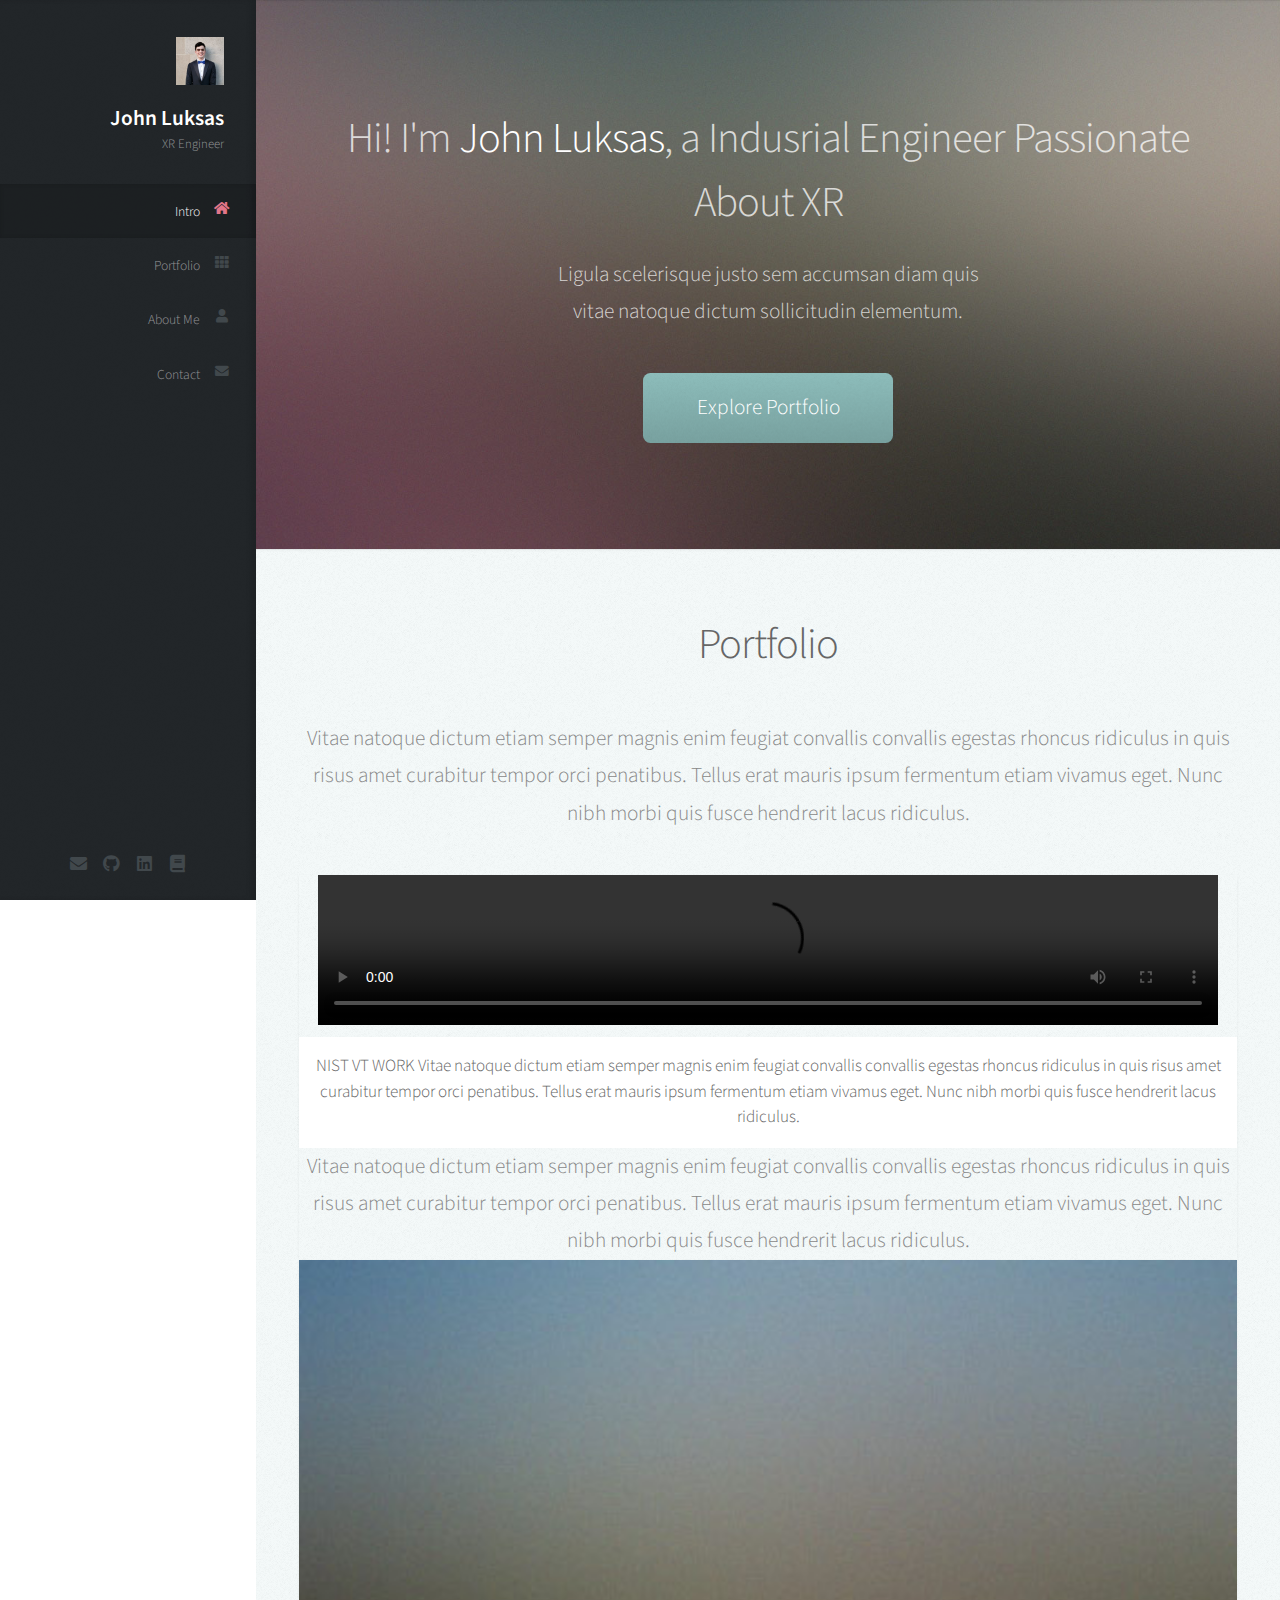
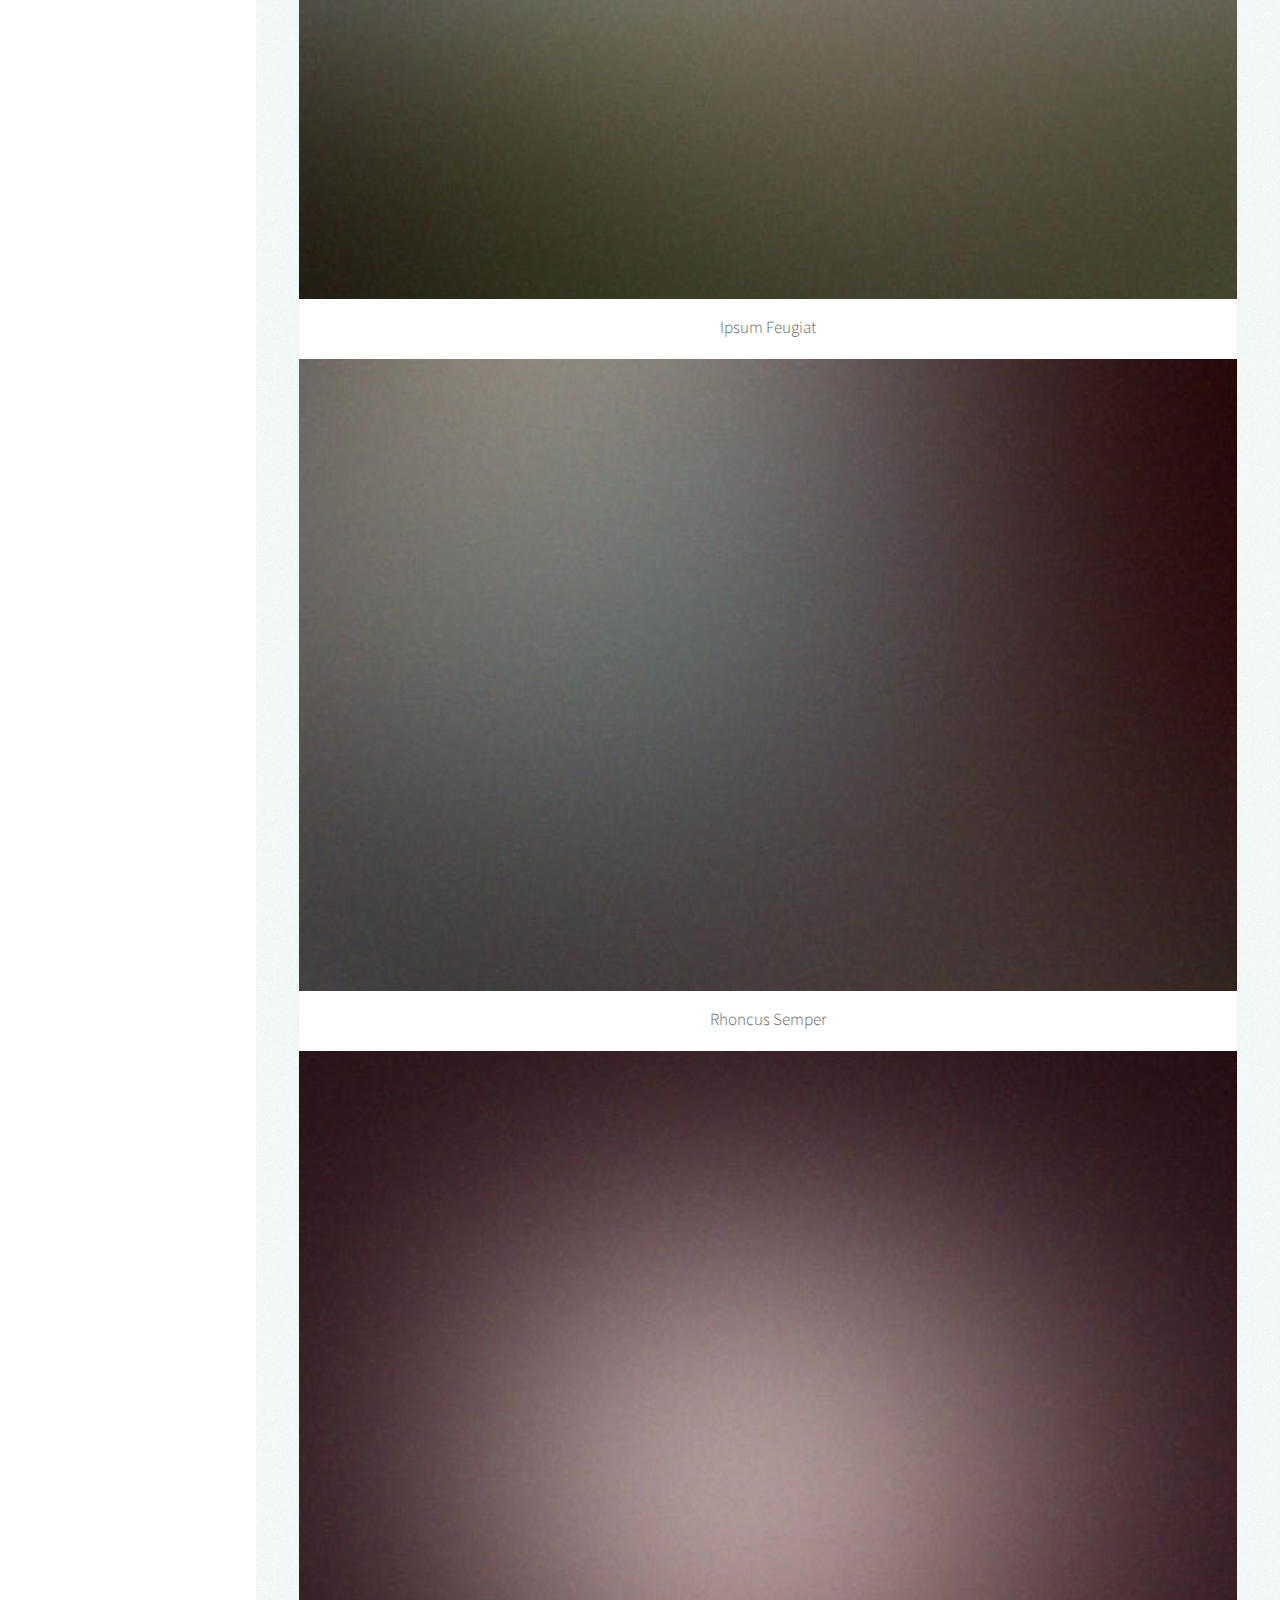
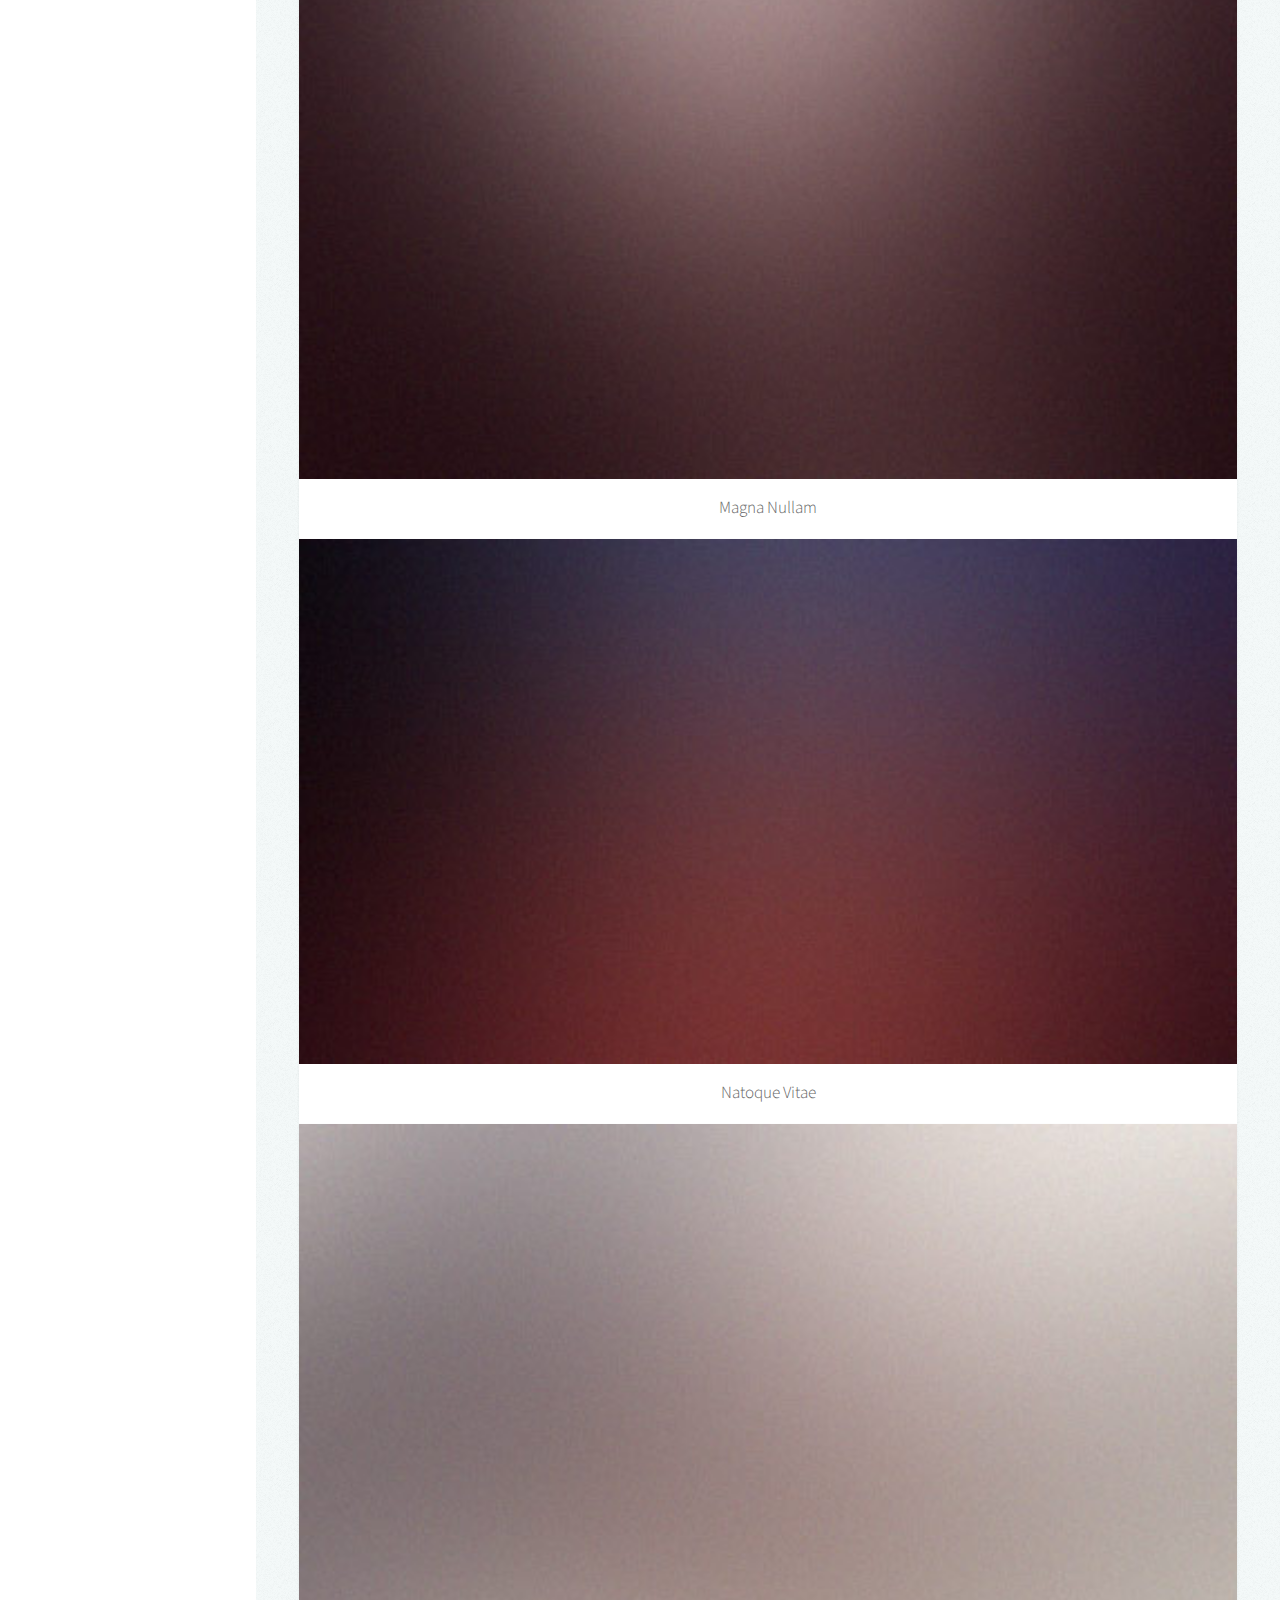
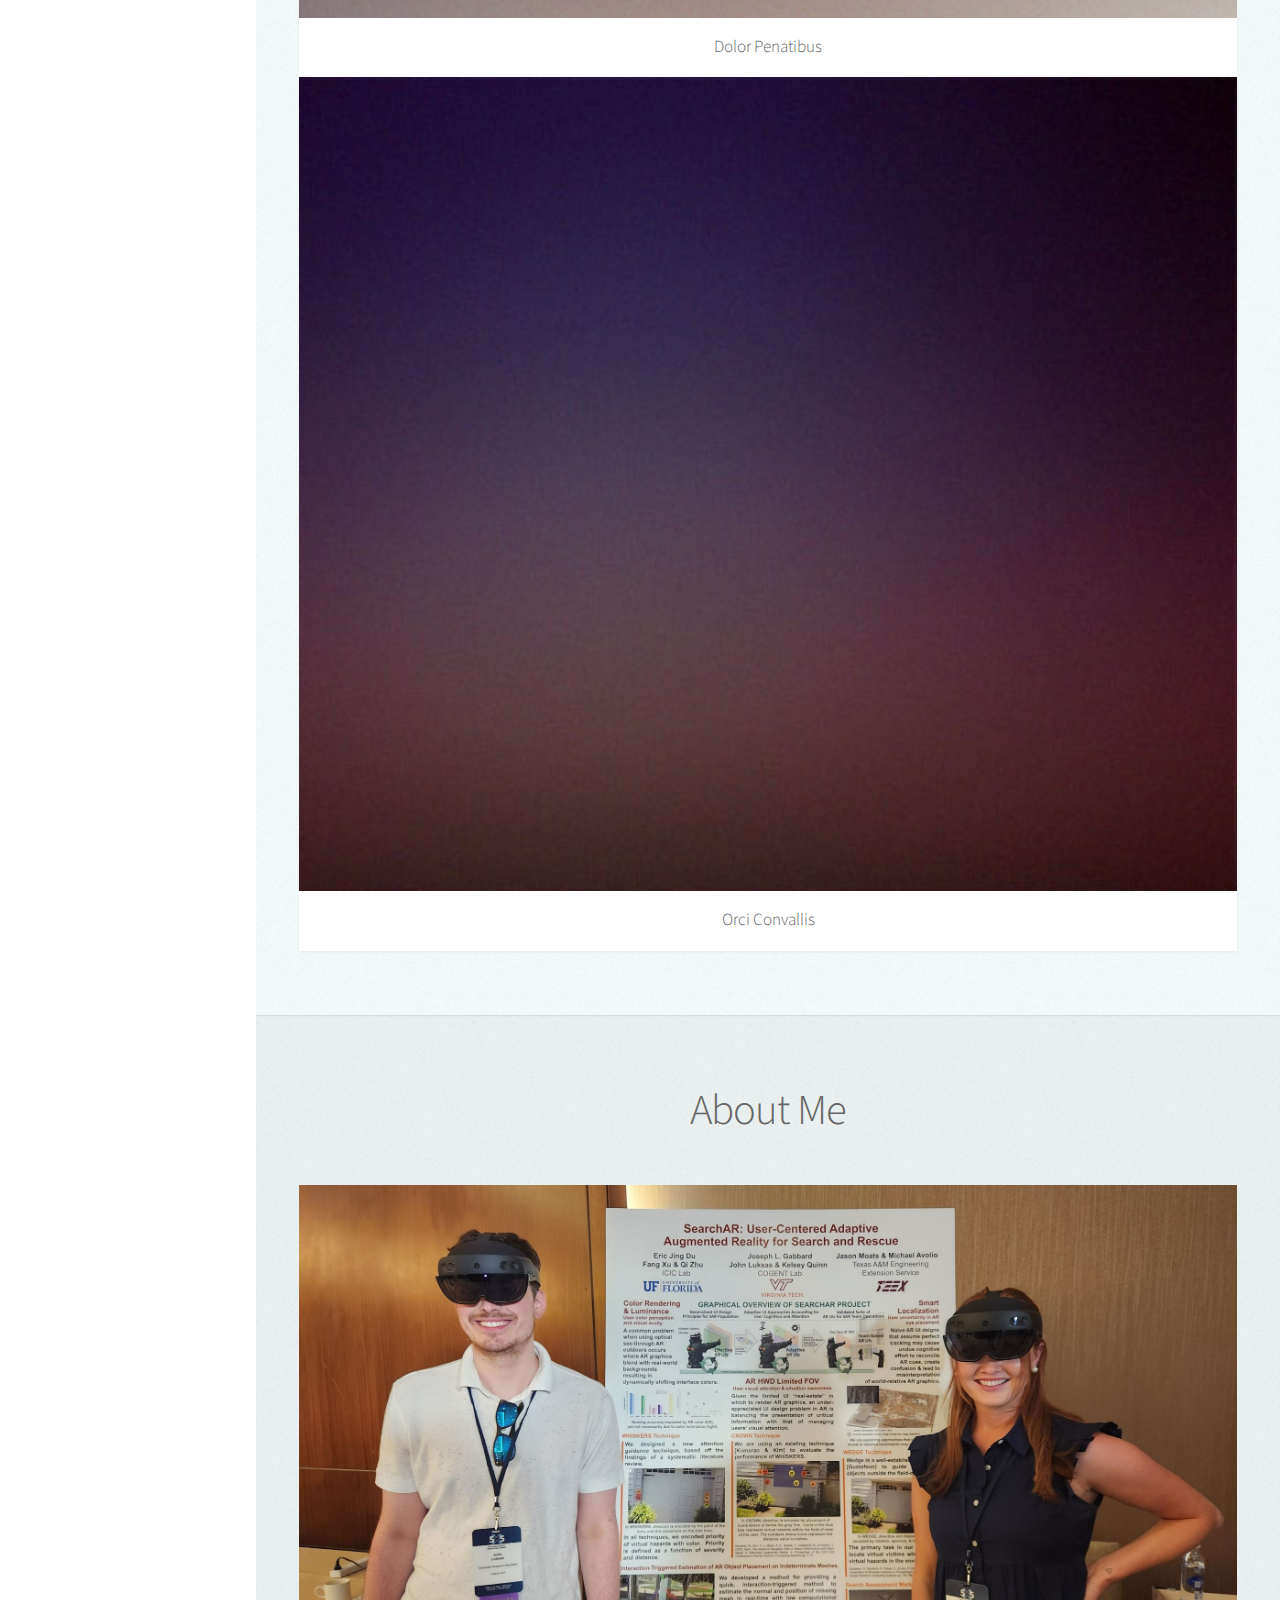
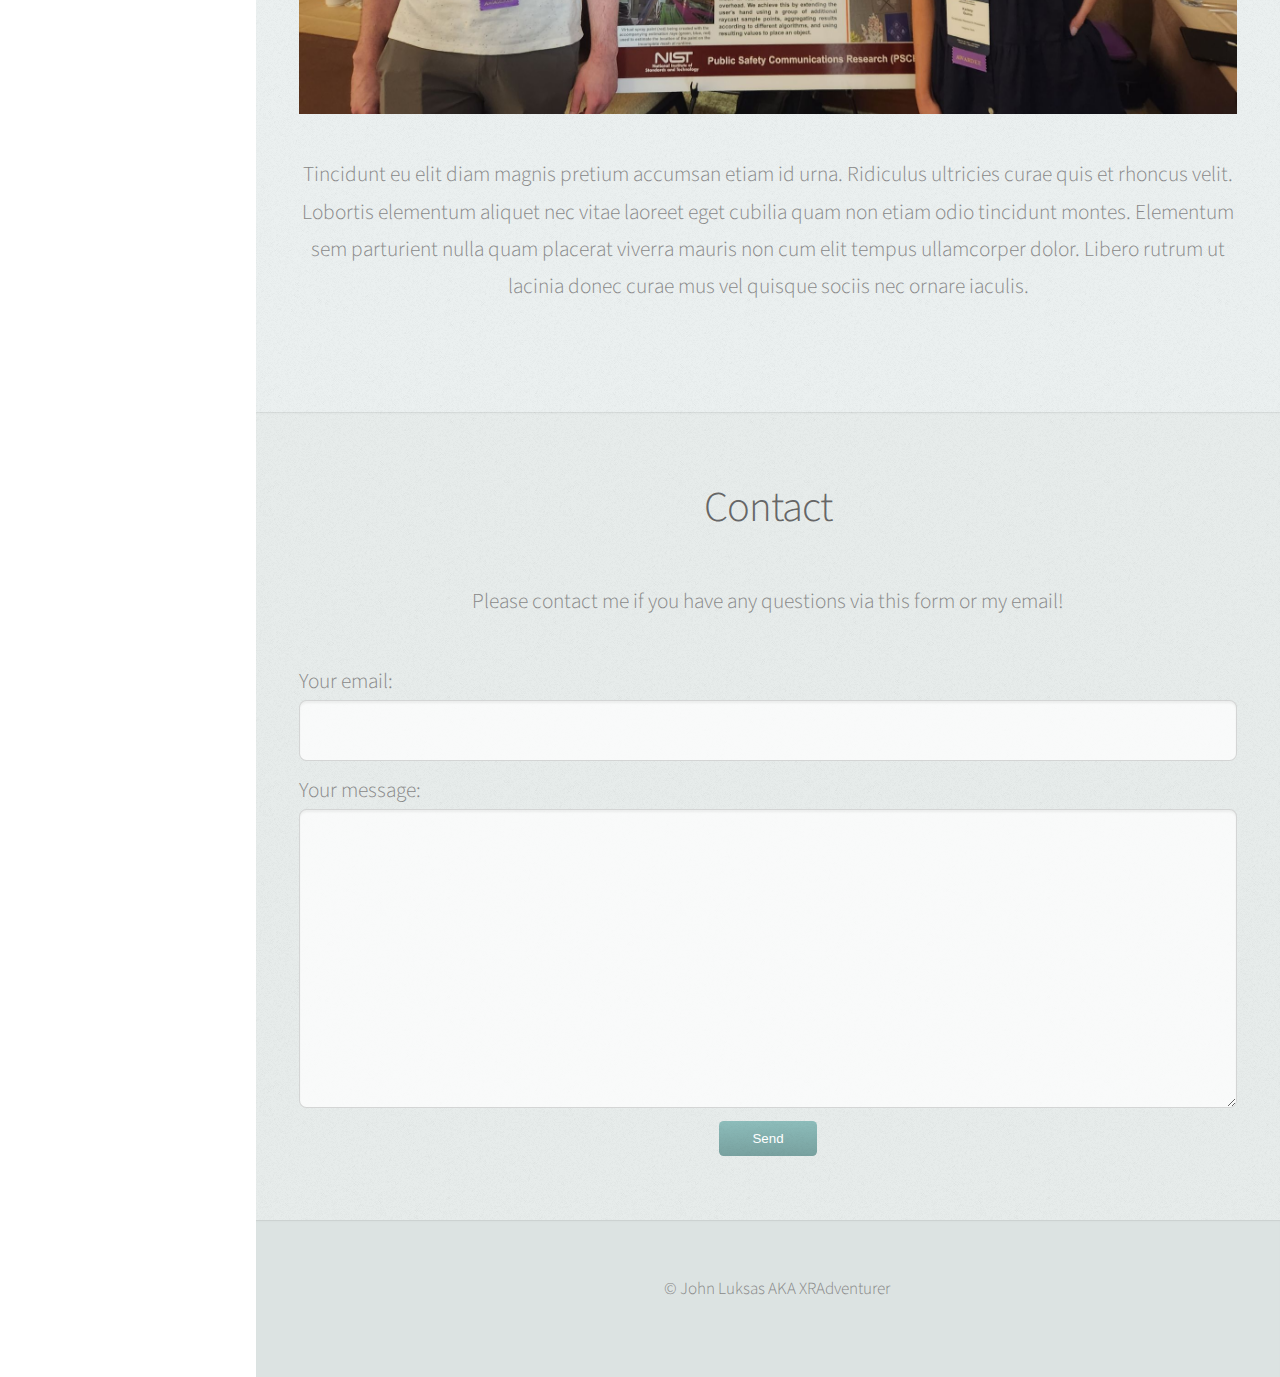
==== index.html @ a561c177 "Removed Twitter and added favicon" ====
<!DOCTYPE HTML>
<!--
	Prologue by HTML5 UP
	html5up.net | @ajlkn
	Free for personal and commercial use under the CCA 3.0 license (html5up.net/license)
-->
<html>
	<head>
		<link rel="icon" href="images/headshot.jpg">
		<title>John Luksas</title>
		<meta charset="utf-8" />
		<meta name="viewport" content="width=device-width, initial-scale=1, user-scalable=no" />
		<link rel="stylesheet" href="assets/css/main.css" />
	</head>
	<body class="is-preload">

		<!-- Header -->
			<div id="header">

				<div class="top">

					<!-- Logo -->
						<div id="logo">
							<span class="image avatar48"><img src="images/headshot.jpg" alt="" /></span>
							<h1 id="title">John Luksas</h1>
							<p>XR Engineer</p>
						</div>

					<!-- Nav -->
						<nav id="nav">
							<ul>
								<li><a href="#top" id="top-link"><span class="icon solid fa-home">Intro</span></a></li>
								<li><a href="#portfolio" id="portfolio-link"><span class="icon solid fa-th">Portfolio</span></a></li>
								<li><a href="#about" id="about-link"><span class="icon solid fa-user">About Me</span></a></li>
								<li><a href="#contact" id="contact-link"><span class="icon solid fa-envelope">Contact</span></a></li>
							</ul>
						</nav>

				</div>

				<div class="bottom">

					<!-- Social Icons -->
						<ul class="icons">
							<li><a href="mailto:johnluksas@gmail.com" class="icon solid fa-envelope"><span class="label">Email</span></a></li>
							<li><a href="https://github.com/johnluksas" class="icon brands fa-github"><span class="label">Github</span></a></li>
							<li><a href="https://www.linkedin.com/in/john-luksas/" class="icon brands fa-linkedin"><span class="label">Twitter</span></a></li>
							<li><a href="https://scholar.google.com/citations?hl=en&user=IHr-SwIAAAAJ" class="fa solid fa-book"><span class="label"></span></a></li>
							
						</ul>

				</div>

			</div>

		<!-- Main -->
			<div id="main">

				<!-- Intro -->
					<section id="top" class="one dark cover">
						<div class="container">

							<header>
								<h2 class="alt">Hi! I'm <strong>John Luksas</strong>, a Indusrial Engineer Passionate About XR
								</h2>
								<p>Ligula scelerisque justo sem accumsan diam quis<br />
								vitae natoque dictum sollicitudin elementum.</p>
							</header>

							<footer>
								<a href="#portfolio" class="button scrolly">Explore Portfolio</a>
							</footer>

						</div>
					</section>

				<!-- Portfolio -->
				<section id="portfolio" class="two">
					<div class="container">
						<header>
							<h2>Portfolio</h2>
						</header>
						<p>Vitae natoque dictum etiam semper magnis enim feugiat convallis convallis
						egestas rhoncus ridiculus in quis risus amet curabitur tempor orci penatibus.
						Tellus erat mauris ipsum fermentum etiam vivamus eget. Nunc nibh morbi quis
						fusce hendrerit lacus ridiculus.</p>
				
						<div class="row">
							<div class="col-12 col-12-mobile">
								<article class="item">
									<a href="#" class="image fit">
										<video width="900" controls>
											<source src="videos/20210820_184101_HoloLens.mp4" type="video/mp4">
										</video>
									</a>
									<header>
										<h3> 
											
											<strong>NIST VT WORK</strong>
											Vitae natoque dictum etiam semper magnis enim feugiat convallis convallis
											egestas rhoncus ridiculus in quis risus amet curabitur tempor orci penatibus.
											Tellus erat mauris ipsum fermentum etiam vivamus eget. Nunc nibh morbi quis
											fusce hendrerit lacus ridiculus.</h3>
									</header>
									<p> Vitae natoque dictum etiam semper magnis enim feugiat convallis convallis
										egestas rhoncus ridiculus in quis risus amet curabitur tempor orci penatibus.
										Tellus erat mauris ipsum fermentum etiam vivamus eget. Nunc nibh morbi quis
										fusce hendrerit lacus ridiculus. </p>
								</article>
							</div>
						</div>
				
						<div class="row">
							<div class="col-12 col-12-mobile">
								<article class="item">
									<a href="#" class="image fit"><img src="images/pic02.jpg" alt="" /></a>
									<header>
										<h3>Ipsum Feugiat</h3>
									</header>
								</article>
							</div>
						</div>
				
						<div class="row">
							<div class="col-12 col-12-mobile">
								<article class="item">
									<a href="#" class="image fit"><img src="images/pic03.jpg" alt="" /></a>
									<header>
										<h3>Rhoncus Semper</h3>
									</header>
								</article>
							</div>
						</div>
				
						<div class="row">
							<div class="col-12 col-12-mobile">
								<article class="item">
									<a href="#" class="image fit"><img src="images/pic04.jpg" alt="" /></a>
									<header>
										<h3>Magna Nullam</h3>
									</header>
								</article>
							</div>
						</div>
				
						<div class="row">
							<div class="col-12 col-12-mobile">
								<article class="item">
									<a href="#" class="image fit"><img src="images/pic05.jpg" alt="" /></a>
									<header>
										<h3>Natoque Vitae</h3>
									</header>
								</article>
							</div>
						</div>
				
						<div class="row">
							<div class="col-12 col-12-mobile">
								<article class="item">
									<a href="#" class="image fit"><img src="images/pic06.jpg" alt="" /></a>
									<header>
										<h3>Dolor Penatibus</h3>
									</header>
								</article>
							</div>
						</div>
				
						<div class="row">
							<div class="col-12 col-12-mobile">
								<article class="item">
									<a href="#" class="image fit"><img src="images/pic07.jpg" alt="" /></a>
									<header>
										<h3>Orci Convallis</h3>
									</header>
								</article>
							</div>
						</div>
					</div>
				</section>
				

				<!-- About Me -->
					<section id="about" class="three">
						<div class="container">

							<header>
								<h2>About Me</h2>
							</header>

							<a href="#" class="image featured"><img src="images/1688049072060.jpg" alt="" width="100" /></a>

							<p>Tincidunt eu elit diam magnis pretium accumsan etiam id urna. Ridiculus
							ultricies curae quis et rhoncus velit. Lobortis elementum aliquet nec vitae
							laoreet eget cubilia quam non etiam odio tincidunt montes. Elementum sem
							parturient nulla quam placerat viverra mauris non cum elit tempus ullamcorper
							dolor. Libero rutrum ut lacinia donec curae mus vel quisque sociis nec
							ornare iaculis.</p>

						</div>
					</section>

				<!-- Contact -->
					<section id="contact" class="four">
						<div class="container">

							<header>
								<h2>Contact</h2>
							</header>

							<p>Please contact me if you have any questions via this form or my email!</p>

							<form
  action="https://formspree.io/f/xrgwgozj"
  method="POST"
>
  <label>
    Your email:
    <input type="email" name="email">
  </label>
  <label>
    Your message:
    <textarea name="message"></textarea>
  </label>
  <!-- your other form fields go here -->
  <button type="submit">Send</button>
</form>

						</div>
					</section>

					

			</div>

		<!-- Footer -->
			<div id="footer">

				<!-- Copyright -->
					<ul class="copyright">
						<li>&copy; John Luksas AKA XRAdventurer</li>
					</ul>

			</div>

		<!-- Scripts -->
			<script src="assets/js/jquery.min.js"></script>
			<script src="assets/js/jquery.scrolly.min.js"></script>
			<script src="assets/js/jquery.scrollex.min.js"></script>
			<script src="assets/js/browser.min.js"></script>
			<script src="assets/js/breakpoints.min.js"></script>
			<script src="assets/js/util.js"></script>
			<script src="assets/js/main.js"></script>

	</body>
</html>
---- assets/css/main.css ----
@import url("fontawesome-all.min.css");
@import url("https://fonts.googleapis.com/css?family=Source+Sans+Pro:300,300italic,400,600");

/*
	Prologue by HTML5 UP
	html5up.net | @ajlkn
	Free for personal and commercial use under the CCA 3.0 license (html5up.net/license)
*/

html, body, div, span, applet, object,
iframe, h1, h2, h3, h4, h5, h6, p, blockquote,
pre, a, abbr, acronym, address, big, cite,
code, del, dfn, em, img, ins, kbd, q, s, samp,
small, strike, strong, sub, sup, tt, var, b,
u, i, center, dl, dt, dd, ol, ul, li, fieldset,
form, label, legend, table, caption, tbody,
tfoot, thead, tr, th, td, article, aside,
canvas, details, embed, figure, figcaption,
footer, header, hgroup, menu, nav, output, ruby,
section, summary, time, mark, audio, video {
	margin: 0;
	padding: 0;
	border: 0;
	font-size: 100%;
	font: inherit;
	vertical-align: baseline;}

article, aside, details, figcaption, figure,
footer, header, hgroup, menu, nav, section {
	display: block;}

body {
	line-height: 1;
}

ol, ul {
	list-style: none;
}

blockquote, q {
	quotes: none;
}

	blockquote:before, blockquote:after, q:before, q:after {
		content: '';
		content: none;
	}

table {
	border-collapse: collapse;
	border-spacing: 0;
}

body {
	-webkit-text-size-adjust: none;
}

mark {
	background-color: transparent;
	color: inherit;
}

input::-moz-focus-inner {
	border: 0;
	padding: 0;
}

input, select, textarea {
	-moz-appearance: none;
	-webkit-appearance: none;
	-ms-appearance: none;
	appearance: none;
}

/* Basic */

	html {
		box-sizing: border-box;
	}

	*, *:before, *:after {
		box-sizing: inherit;
	}

	body {
		background: #fff;
		font-family: 'Source Sans Pro', sans-serif;
		font-size: 19pt;
		font-weight: 300;
		line-height: 1.75em;
		color: #888;
	}

		body.is-preload *, body.is-preload *:before, body.is-preload *:after {
			-moz-animation: none !important;
			-webkit-animation: none !important;
			-ms-animation: none !important;
			animation: none !important;
			-moz-transition: none !important;
			-webkit-transition: none !important;
			-ms-transition: none !important;
			transition: none !important;
		}

	input, textarea, select {
		font-family: 'Source Sans Pro', sans-serif;
		font-size: 19pt;
		font-weight: 300;
		line-height: 1.75em;
		color: #888;
	}

	h1, h2, h3, h4, h5, h6 {
		font-weight: 300;
		color: #666;
		line-height: 1.5em;
	}

	h1 a, h2 a, h3 a, h4 a, h5 a, h6 a {
		color: inherit;
		text-decoration: none;
	}

		h1 a strong, h2 a strong, h3 a strong, h4 a strong, h5 a strong, h6 a strong {
			color: #333;
		}

	h2 {
		font-size: 2em;
		letter-spacing: -1px;
	}

		h2.alt {
			color: #888;
		}

			h2.alt strong {
				color: #666;
			}

	h3 {
		font-size: 1.5em;
	}

	header {
		margin: 0 0 2em 0;
	}

		header > p {
			margin: 1em 0 0 0;
		}

	footer {
		margin: 2em 0 0 0;
	}

	strong, b {
		font-weight: 300;
		color: #666;
	}

	em, i {
		font-style: italic;
	}

	a {
		text-decoration: none;
		color: inherit;
		border-bottom: dotted 1px rgba(128, 128, 128, 0.5);
		-moz-transition: color 0.35s ease-in-out, border-bottom-color 0.35s ease-in-out;
		-webkit-transition: color 0.35s ease-in-out, border-bottom-color 0.35s ease-in-out;
		-ms-transition: color 0.35s ease-in-out, border-bottom-color 0.35s ease-in-out;
		transition: color 0.35s ease-in-out, border-bottom-color 0.35s ease-in-out;
		outline: 0;
	}

		a:hover {
			color: #E27689;
			border-bottom-color: rgba(255, 255, 255, 0);
		}

	sub {
		position: relative;
		top: 0.5em;
		font-size: 0.8em;
	}

	sup {
		position: relative;
		top: -0.5em;
		font-size: 0.8em;
	}

	hr {
		border: 0;
		border-top: solid 1px #ddd;
	}

	blockquote {
		border-left: solid 0.5em #ddd;
		padding: 1em 0 1em 2em;
		font-style: italic;
	}

	p, ul, ol, dl, table {
		margin-bottom: 2em;
	}

	br.clear {
		clear: both;
	}

/* Container */

	.container {
		margin: 0 auto;
		max-width: 100%;
		width: 1400px;
	}

		@media screen and (min-width: 961px) and (max-width: 1880px) {

			.container {
				width: 1200px;
			}

		}

		@media screen and (min-width: 961px) and (max-width: 1620px) {

			.container {
				width: 960px;
			}

		}

		@media screen and (min-width: 961px) and (max-width: 1320px) {

			.container {
				width: 100%;
			}

		}

		@media screen and (max-width: 960px) {

			.container {
				width: 100%;
			}

		}

		@media screen and (max-width: 736px) {

			.container {
				width: 100%;
			}

		}

/* Row */

	.row {
		display: flex;
		flex-wrap: wrap;
		box-sizing: border-box;
		align-items: stretch;
	}

		.row > * {
			box-sizing: border-box;
		}

		.row.gtr-uniform > * > :last-child {
			margin-bottom: 0;
		}

		.row.aln-left {
			justify-content: flex-start;
		}

		.row.aln-center {
			justify-content: center;
		}

		.row.aln-right {
			justify-content: flex-end;
		}

		.row.aln-top {
			align-items: flex-start;
		}

		.row.aln-middle {
			align-items: center;
		}

		.row.aln-bottom {
			align-items: flex-end;
		}

		.row > .imp {
			order: -1;
		}

		.row > .col-1 {
			width: 8.33333%;
		}

		.row > .off-1 {
			margin-left: 8.33333%;
		}

		.row > .col-2 {
			width: 16.66667%;
		}

		.row > .off-2 {
			margin-left: 16.66667%;
		}

		.row > .col-3 {
			width: 25%;
		}

		.row > .off-3 {
			margin-left: 25%;
		}

		.row > .col-4 {
			width: 33.33333%;
		}

		.row > .off-4 {
			margin-left: 33.33333%;
		}

		.row > .col-5 {
			width: 41.66667%;
		}

		.row > .off-5 {
			margin-left: 41.66667%;
		}

		.row > .col-6 {
			width: 50%;
		}

		.row > .off-6 {
			margin-left: 50%;
		}

		.row > .col-7 {
			width: 58.33333%;
		}

		.row > .off-7 {
			margin-left: 58.33333%;
		}

		.row > .col-8 {
			width: 66.66667%;
		}

		.row > .off-8 {
			margin-left: 66.66667%;
		}

		.row > .col-9 {
			width: 75%;
		}

		.row > .off-9 {
			margin-left: 75%;
		}

		.row > .col-10 {
			width: 83.33333%;
		}

		.row > .off-10 {
			margin-left: 83.33333%;
		}

		.row > .col-11 {
			width: 91.66667%;
		}

		.row > .off-11 {
			margin-left: 91.66667%;
		}

		.row > .col-12 {
			width: 100%;
		}

		.row > .off-12 {
			margin-left: 100%;
		}

		.row.gtr-0 {
			margin-top: 0px;
			margin-left: 0px;
		}

			.row.gtr-0 > * {
				padding: 0px 0 0 0px;
			}

			.row.gtr-0.gtr-uniform {
				margin-top: 0px;
			}

				.row.gtr-0.gtr-uniform > * {
					padding-top: 0px;
				}

		.row.gtr-25 {
			margin-top: -10px;
			margin-left: -10px;
		}

			.row.gtr-25 > * {
				padding: 10px 0 0 10px;
			}

			.row.gtr-25.gtr-uniform {
				margin-top: -10px;
			}

				.row.gtr-25.gtr-uniform > * {
					padding-top: 10px;
				}

		.row.gtr-50 {
			margin-top: -20px;
			margin-left: -20px;
		}

			.row.gtr-50 > * {
				padding: 20px 0 0 20px;
			}

			.row.gtr-50.gtr-uniform {
				margin-top: -20px;
			}

				.row.gtr-50.gtr-uniform > * {
					padding-top: 20px;
				}

		.row {
			margin-top: -40px;
			margin-left: -40px;
		}

			.row > * {
				padding: 40px 0 0 40px;
			}

			.row.gtr-uniform {
				margin-top: -40px;
			}

				.row.gtr-uniform > * {
					padding-top: 40px;
				}

		.row.gtr-150 {
			margin-top: -60px;
			margin-left: -60px;
		}

			.row.gtr-150 > * {
				padding: 60px 0 0 60px;
			}

			.row.gtr-150.gtr-uniform {
				margin-top: -60px;
			}

				.row.gtr-150.gtr-uniform > * {
					padding-top: 60px;
				}

		.row.gtr-200 {
			margin-top: -80px;
			margin-left: -80px;
		}

			.row.gtr-200 > * {
				padding: 80px 0 0 80px;
			}

			.row.gtr-200.gtr-uniform {
				margin-top: -80px;
			}

				.row.gtr-200.gtr-uniform > * {
					padding-top: 80px;
				}

		@media screen and (min-width: 961px) and (max-width: 1880px) {

			.row {
				display: flex;
				flex-wrap: wrap;
				box-sizing: border-box;
				align-items: stretch;
			}

				.row > * {
					box-sizing: border-box;
				}

				.row.gtr-uniform > * > :last-child {
					margin-bottom: 0;
				}

				.row.aln-left {
					justify-content: flex-start;
				}

				.row.aln-center {
					justify-content: center;
				}

				.row.aln-right {
					justify-content: flex-end;
				}

				.row.aln-top {
					align-items: flex-start;
				}

				.row.aln-middle {
					align-items: center;
				}

				.row.aln-bottom {
					align-items: flex-end;
				}

				.row > .imp-wide {
					order: -1;
				}

				.row > .col-1-wide {
					width: 8.33333%;
				}

				.row > .off-1-wide {
					margin-left: 8.33333%;
				}

				.row > .col-2-wide {
					width: 16.66667%;
				}

				.row > .off-2-wide {
					margin-left: 16.66667%;
				}

				.row > .col-3-wide {
					width: 25%;
				}

				.row > .off-3-wide {
					margin-left: 25%;
				}

				.row > .col-4-wide {
					width: 33.33333%;
				}

				.row > .off-4-wide {
					margin-left: 33.33333%;
				}

				.row > .col-5-wide {
					width: 41.66667%;
				}

				.row > .off-5-wide {
					margin-left: 41.66667%;
				}

				.row > .col-6-wide {
					width: 50%;
				}

				.row > .off-6-wide {
					margin-left: 50%;
				}

				.row > .col-7-wide {
					width: 58.33333%;
				}

				.row > .off-7-wide {
					margin-left: 58.33333%;
				}

				.row > .col-8-wide {
					width: 66.66667%;
				}

				.row > .off-8-wide {
					margin-left: 66.66667%;
				}

				.row > .col-9-wide {
					width: 75%;
				}

				.row > .off-9-wide {
					margin-left: 75%;
				}

				.row > .col-10-wide {
					width: 83.33333%;
				}

				.row > .off-10-wide {
					margin-left: 83.33333%;
				}

				.row > .col-11-wide {
					width: 91.66667%;
				}

				.row > .off-11-wide {
					margin-left: 91.66667%;
				}

				.row > .col-12-wide {
					width: 100%;
				}

				.row > .off-12-wide {
					margin-left: 100%;
				}

				.row.gtr-0 {
					margin-top: 0px;
					margin-left: 0px;
				}

					.row.gtr-0 > * {
						padding: 0px 0 0 0px;
					}

					.row.gtr-0.gtr-uniform {
						margin-top: 0px;
					}

						.row.gtr-0.gtr-uniform > * {
							padding-top: 0px;
						}

				.row.gtr-25 {
					margin-top: -10px;
					margin-left: -10px;
				}

					.row.gtr-25 > * {
						padding: 10px 0 0 10px;
					}

					.row.gtr-25.gtr-uniform {
						margin-top: -10px;
					}

						.row.gtr-25.gtr-uniform > * {
							padding-top: 10px;
						}

				.row.gtr-50 {
					margin-top: -20px;
					margin-left: -20px;
				}

					.row.gtr-50 > * {
						padding: 20px 0 0 20px;
					}

					.row.gtr-50.gtr-uniform {
						margin-top: -20px;
					}

						.row.gtr-50.gtr-uniform > * {
							padding-top: 20px;
						}

				.row {
					margin-top: -40px;
					margin-left: -40px;
				}

					.row > * {
						padding: 40px 0 0 40px;
					}

					.row.gtr-uniform {
						margin-top: -40px;
					}

						.row.gtr-uniform > * {
							padding-top: 40px;
						}

				.row.gtr-150 {
					margin-top: -60px;
					margin-left: -60px;
				}

					.row.gtr-150 > * {
						padding: 60px 0 0 60px;
					}

					.row.gtr-150.gtr-uniform {
						margin-top: -60px;
					}

						.row.gtr-150.gtr-uniform > * {
							padding-top: 60px;
						}

				.row.gtr-200 {
					margin-top: -80px;
					margin-left: -80px;
				}

					.row.gtr-200 > * {
						padding: 80px 0 0 80px;
					}

					.row.gtr-200.gtr-uniform {
						margin-top: -80px;
					}

						.row.gtr-200.gtr-uniform > * {
							padding-top: 80px;
						}

		}

		@media screen and (min-width: 961px) and (max-width: 1620px) {

			.row {
				display: flex;
				flex-wrap: wrap;
				box-sizing: border-box;
				align-items: stretch;
			}

				.row > * {
					box-sizing: border-box;
				}

				.row.gtr-uniform > * > :last-child {
					margin-bottom: 0;
				}

				.row.aln-left {
					justify-content: flex-start;
				}

				.row.aln-center {
					justify-content: center;
				}

				.row.aln-right {
					justify-content: flex-end;
				}

				.row.aln-top {
					align-items: flex-start;
				}

				.row.aln-middle {
					align-items: center;
				}

				.row.aln-bottom {
					align-items: flex-end;
				}

				.row > .imp-normal {
					order: -1;
				}

				.row > .col-1-normal {
					width: 8.33333%;
				}

				.row > .off-1-normal {
					margin-left: 8.33333%;
				}

				.row > .col-2-normal {
					width: 16.66667%;
				}

				.row > .off-2-normal {
					margin-left: 16.66667%;
				}

				.row > .col-3-normal {
					width: 25%;
				}

				.row > .off-3-normal {
					margin-left: 25%;
				}

				.row > .col-4-normal {
					width: 33.33333%;
				}

				.row > .off-4-normal {
					margin-left: 33.33333%;
				}

				.row > .col-5-normal {
					width: 41.66667%;
				}

				.row > .off-5-normal {
					margin-left: 41.66667%;
				}

				.row > .col-6-normal {
					width: 50%;
				}

				.row > .off-6-normal {
					margin-left: 50%;
				}

				.row > .col-7-normal {
					width: 58.33333%;
				}

				.row > .off-7-normal {
					margin-left: 58.33333%;
				}

				.row > .col-8-normal {
					width: 66.66667%;
				}

				.row > .off-8-normal {
					margin-left: 66.66667%;
				}

				.row > .col-9-normal {
					width: 75%;
				}

				.row > .off-9-normal {
					margin-left: 75%;
				}

				.row > .col-10-normal {
					width: 83.33333%;
				}

				.row > .off-10-normal {
					margin-left: 83.33333%;
				}

				.row > .col-11-normal {
					width: 91.66667%;
				}

				.row > .off-11-normal {
					margin-left: 91.66667%;
				}

				.row > .col-12-normal {
					width: 100%;
				}

				.row > .off-12-normal {
					margin-left: 100%;
				}

				.row.gtr-0 {
					margin-top: 0px;
					margin-left: 0px;
				}

					.row.gtr-0 > * {
						padding: 0px 0 0 0px;
					}

					.row.gtr-0.gtr-uniform {
						margin-top: 0px;
					}

						.row.gtr-0.gtr-uniform > * {
							padding-top: 0px;
						}

				.row.gtr-25 {
					margin-top: -10px;
					margin-left: -10px;
				}

					.row.gtr-25 > * {
						padding: 10px 0 0 10px;
					}

					.row.gtr-25.gtr-uniform {
						margin-top: -10px;
					}

						.row.gtr-25.gtr-uniform > * {
							padding-top: 10px;
						}

				.row.gtr-50 {
					margin-top: -20px;
					margin-left: -20px;
				}

					.row.gtr-50 > * {
						padding: 20px 0 0 20px;
					}

					.row.gtr-50.gtr-uniform {
						margin-top: -20px;
					}

						.row.gtr-50.gtr-uniform > * {
							padding-top: 20px;
						}

				.row {
					margin-top: -40px;
					margin-left: -40px;
				}

					.row > * {
						padding: 40px 0 0 40px;
					}

					.row.gtr-uniform {
						margin-top: -40px;
					}

						.row.gtr-uniform > * {
							padding-top: 40px;
						}

				.row.gtr-150 {
					margin-top: -60px;
					margin-left: -60px;
				}

					.row.gtr-150 > * {
						padding: 60px 0 0 60px;
					}

					.row.gtr-150.gtr-uniform {
						margin-top: -60px;
					}

						.row.gtr-150.gtr-uniform > * {
							padding-top: 60px;
						}

				.row.gtr-200 {
					margin-top: -80px;
					margin-left: -80px;
				}

					.row.gtr-200 > * {
						padding: 80px 0 0 80px;
					}

					.row.gtr-200.gtr-uniform {
						margin-top: -80px;
					}

						.row.gtr-200.gtr-uniform > * {
							padding-top: 80px;
						}

		}

		@media screen and (min-width: 961px) and (max-width: 1320px) {

			.row {
				display: flex;
				flex-wrap: wrap;
				box-sizing: border-box;
				align-items: stretch;
			}

				.row > * {
					box-sizing: border-box;
				}

				.row.gtr-uniform > * > :last-child {
					margin-bottom: 0;
				}

				.row.aln-left {
					justify-content: flex-start;
				}

				.row.aln-center {
					justify-content: center;
				}

				.row.aln-right {
					justify-content: flex-end;
				}

				.row.aln-top {
					align-items: flex-start;
				}

				.row.aln-middle {
					align-items: center;
				}

				.row.aln-bottom {
					align-items: flex-end;
				}

				.row > .imp-narrow {
					order: -1;
				}

				.row > .col-1-narrow {
					width: 8.33333%;
				}

				.row > .off-1-narrow {
					margin-left: 8.33333%;
				}

				.row > .col-2-narrow {
					width: 16.66667%;
				}

				.row > .off-2-narrow {
					margin-left: 16.66667%;
				}

				.row > .col-3-narrow {
					width: 25%;
				}

				.row > .off-3-narrow {
					margin-left: 25%;
				}

				.row > .col-4-narrow {
					width: 33.33333%;
				}

				.row > .off-4-narrow {
					margin-left: 33.33333%;
				}

				.row > .col-5-narrow {
					width: 41.66667%;
				}

				.row > .off-5-narrow {
					margin-left: 41.66667%;
				}

				.row > .col-6-narrow {
					width: 50%;
				}

				.row > .off-6-narrow {
					margin-left: 50%;
				}

				.row > .col-7-narrow {
					width: 58.33333%;
				}

				.row > .off-7-narrow {
					margin-left: 58.33333%;
				}

				.row > .col-8-narrow {
					width: 66.66667%;
				}

				.row > .off-8-narrow {
					margin-left: 66.66667%;
				}

				.row > .col-9-narrow {
					width: 75%;
				}

				.row > .off-9-narrow {
					margin-left: 75%;
				}

				.row > .col-10-narrow {
					width: 83.33333%;
				}

				.row > .off-10-narrow {
					margin-left: 83.33333%;
				}

				.row > .col-11-narrow {
					width: 91.66667%;
				}

				.row > .off-11-narrow {
					margin-left: 91.66667%;
				}

				.row > .col-12-narrow {
					width: 100%;
				}

				.row > .off-12-narrow {
					margin-left: 100%;
				}

				.row.gtr-0 {
					margin-top: 0px;
					margin-left: 0px;
				}

					.row.gtr-0 > * {
						padding: 0px 0 0 0px;
					}

					.row.gtr-0.gtr-uniform {
						margin-top: 0px;
					}

						.row.gtr-0.gtr-uniform > * {
							padding-top: 0px;
						}

				.row.gtr-25 {
					margin-top: -5px;
					margin-left: -5px;
				}

					.row.gtr-25 > * {
						padding: 5px 0 0 5px;
					}

					.row.gtr-25.gtr-uniform {
						margin-top: -5px;
					}

						.row.gtr-25.gtr-uniform > * {
							padding-top: 5px;
						}

				.row.gtr-50 {
					margin-top: -10px;
					margin-left: -10px;
				}

					.row.gtr-50 > * {
						padding: 10px 0 0 10px;
					}

					.row.gtr-50.gtr-uniform {
						margin-top: -10px;
					}

						.row.gtr-50.gtr-uniform > * {
							padding-top: 10px;
						}

				.row {
					margin-top: -20px;
					margin-left: -20px;
				}

					.row > * {
						padding: 20px 0 0 20px;
					}

					.row.gtr-uniform {
						margin-top: -20px;
					}

						.row.gtr-uniform > * {
							padding-top: 20px;
						}

				.row.gtr-150 {
					margin-top: -30px;
					margin-left: -30px;
				}

					.row.gtr-150 > * {
						padding: 30px 0 0 30px;
					}

					.row.gtr-150.gtr-uniform {
						margin-top: -30px;
					}

						.row.gtr-150.gtr-uniform > * {
							padding-top: 30px;
						}

				.row.gtr-200 {
					margin-top: -40px;
					margin-left: -40px;
				}

					.row.gtr-200 > * {
						padding: 40px 0 0 40px;
					}

					.row.gtr-200.gtr-uniform {
						margin-top: -40px;
					}

						.row.gtr-200.gtr-uniform > * {
							padding-top: 40px;
						}

		}

		@media screen and (max-width: 960px) {

			.row {
				display: flex;
				flex-wrap: wrap;
				box-sizing: border-box;
				align-items: stretch;
			}

				.row > * {
					box-sizing: border-box;
				}

				.row.gtr-uniform > * > :last-child {
					margin-bottom: 0;
				}

				.row.aln-left {
					justify-content: flex-start;
				}

				.row.aln-center {
					justify-content: center;
				}

				.row.aln-right {
					justify-content: flex-end;
				}

				.row.aln-top {
					align-items: flex-start;
				}

				.row.aln-middle {
					align-items: center;
				}

				.row.aln-bottom {
					align-items: flex-end;
				}

				.row > .imp-narrower {
					order: -1;
				}

				.row > .col-1-narrower {
					width: 8.33333%;
				}

				.row > .off-1-narrower {
					margin-left: 8.33333%;
				}

				.row > .col-2-narrower {
					width: 16.66667%;
				}

				.row > .off-2-narrower {
					margin-left: 16.66667%;
				}

				.row > .col-3-narrower {
					width: 25%;
				}

				.row > .off-3-narrower {
					margin-left: 25%;
				}

				.row > .col-4-narrower {
					width: 33.33333%;
				}

				.row > .off-4-narrower {
					margin-left: 33.33333%;
				}

				.row > .col-5-narrower {
					width: 41.66667%;
				}

				.row > .off-5-narrower {
					margin-left: 41.66667%;
				}

				.row > .col-6-narrower {
					width: 50%;
				}

				.row > .off-6-narrower {
					margin-left: 50%;
				}

				.row > .col-7-narrower {
					width: 58.33333%;
				}

				.row > .off-7-narrower {
					margin-left: 58.33333%;
				}

				.row > .col-8-narrower {
					width: 66.66667%;
				}

				.row > .off-8-narrower {
					margin-left: 66.66667%;
				}

				.row > .col-9-narrower {
					width: 75%;
				}

				.row > .off-9-narrower {
					margin-left: 75%;
				}

				.row > .col-10-narrower {
					width: 83.33333%;
				}

				.row > .off-10-narrower {
					margin-left: 83.33333%;
				}

				.row > .col-11-narrower {
					width: 91.66667%;
				}

				.row > .off-11-narrower {
					margin-left: 91.66667%;
				}

				.row > .col-12-narrower {
					width: 100%;
				}

				.row > .off-12-narrower {
					margin-left: 100%;
				}

				.row.gtr-0 {
					margin-top: 0px;
					margin-left: 0px;
				}

					.row.gtr-0 > * {
						padding: 0px 0 0 0px;
					}

					.row.gtr-0.gtr-uniform {
						margin-top: 0px;
					}

						.row.gtr-0.gtr-uniform > * {
							padding-top: 0px;
						}

				.row.gtr-25 {
					margin-top: -5px;
					margin-left: -5px;
				}

					.row.gtr-25 > * {
						padding: 5px 0 0 5px;
					}

					.row.gtr-25.gtr-uniform {
						margin-top: -5px;
					}

						.row.gtr-25.gtr-uniform > * {
							padding-top: 5px;
						}

				.row.gtr-50 {
					margin-top: -10px;
					margin-left: -10px;
				}

					.row.gtr-50 > * {
						padding: 10px 0 0 10px;
					}

					.row.gtr-50.gtr-uniform {
						margin-top: -10px;
					}

						.row.gtr-50.gtr-uniform > * {
							padding-top: 10px;
						}

				.row {
					margin-top: -20px;
					margin-left: -20px;
				}

					.row > * {
						padding: 20px 0 0 20px;
					}

					.row.gtr-uniform {
						margin-top: -20px;
					}

						.row.gtr-uniform > * {
							padding-top: 20px;
						}

				.row.gtr-150 {
					margin-top: -30px;
					margin-left: -30px;
				}

					.row.gtr-150 > * {
						padding: 30px 0 0 30px;
					}

					.row.gtr-150.gtr-uniform {
						margin-top: -30px;
					}

						.row.gtr-150.gtr-uniform > * {
							padding-top: 30px;
						}

				.row.gtr-200 {
					margin-top: -40px;
					margin-left: -40px;
				}

					.row.gtr-200 > * {
						padding: 40px 0 0 40px;
					}

					.row.gtr-200.gtr-uniform {
						margin-top: -40px;
					}

						.row.gtr-200.gtr-uniform > * {
							padding-top: 40px;
						}

		}

		@media screen and (max-width: 736px) {

			.row {
				display: flex;
				flex-wrap: wrap;
				box-sizing: border-box;
				align-items: stretch;
			}

				.row > * {
					box-sizing: border-box;
				}

				.row.gtr-uniform > * > :last-child {
					margin-bottom: 0;
				}

				.row.aln-left {
					justify-content: flex-start;
				}

				.row.aln-center {
					justify-content: center;
				}

				.row.aln-right {
					justify-content: flex-end;
				}

				.row.aln-top {
					align-items: flex-start;
				}

				.row.aln-middle {
					align-items: center;
				}

				.row.aln-bottom {
					align-items: flex-end;
				}

				.row > .imp-mobile {
					order: -1;
				}

				.row > .col-1-mobile {
					width: 8.33333%;
				}

				.row > .off-1-mobile {
					margin-left: 8.33333%;
				}

				.row > .col-2-mobile {
					width: 16.66667%;
				}

				.row > .off-2-mobile {
					margin-left: 16.66667%;
				}

				.row > .col-3-mobile {
					width: 25%;
				}

				.row > .off-3-mobile {
					margin-left: 25%;
				}

				.row > .col-4-mobile {
					width: 33.33333%;
				}

				.row > .off-4-mobile {
					margin-left: 33.33333%;
				}

				.row > .col-5-mobile {
					width: 41.66667%;
				}

				.row > .off-5-mobile {
					margin-left: 41.66667%;
				}

				.row > .col-6-mobile {
					width: 50%;
				}

				.row > .off-6-mobile {
					margin-left: 50%;
				}

				.row > .col-7-mobile {
					width: 58.33333%;
				}

				.row > .off-7-mobile {
					margin-left: 58.33333%;
				}

				.row > .col-8-mobile {
					width: 66.66667%;
				}

				.row > .off-8-mobile {
					margin-left: 66.66667%;
				}

				.row > .col-9-mobile {
					width: 75%;
				}

				.row > .off-9-mobile {
					margin-left: 75%;
				}

				.row > .col-10-mobile {
					width: 83.33333%;
				}

				.row > .off-10-mobile {
					margin-left: 83.33333%;
				}

				.row > .col-11-mobile {
					width: 91.66667%;
				}

				.row > .off-11-mobile {
					margin-left: 91.66667%;
				}

				.row > .col-12-mobile {
					width: 100%;
				}

				.row > .off-12-mobile {
					margin-left: 100%;
				}

				.row.gtr-0 {
					margin-top: 0px;
					margin-left: 0px;
				}

					.row.gtr-0 > * {
						padding: 0px 0 0 0px;
					}

					.row.gtr-0.gtr-uniform {
						margin-top: 0px;
					}

						.row.gtr-0.gtr-uniform > * {
							padding-top: 0px;
						}

				.row.gtr-25 {
					margin-top: -5px;
					margin-left: -5px;
				}

					.row.gtr-25 > * {
						padding: 5px 0 0 5px;
					}

					.row.gtr-25.gtr-uniform {
						margin-top: -5px;
					}

						.row.gtr-25.gtr-uniform > * {
							padding-top: 5px;
						}

				.row.gtr-50 {
					margin-top: -10px;
					margin-left: -10px;
				}

					.row.gtr-50 > * {
						padding: 10px 0 0 10px;
					}

					.row.gtr-50.gtr-uniform {
						margin-top: -10px;
					}

						.row.gtr-50.gtr-uniform > * {
							padding-top: 10px;
						}

				.row {
					margin-top: -20px;
					margin-left: -20px;
				}

					.row > * {
						padding: 20px 0 0 20px;
					}

					.row.gtr-uniform {
						margin-top: -20px;
					}

						.row.gtr-uniform > * {
							padding-top: 20px;
						}

				.row.gtr-150 {
					margin-top: -30px;
					margin-left: -30px;
				}

					.row.gtr-150 > * {
						padding: 30px 0 0 30px;
					}

					.row.gtr-150.gtr-uniform {
						margin-top: -30px;
					}

						.row.gtr-150.gtr-uniform > * {
							padding-top: 30px;
						}

				.row.gtr-200 {
					margin-top: -40px;
					margin-left: -40px;
				}

					.row.gtr-200 > * {
						padding: 40px 0 0 40px;
					}

					.row.gtr-200.gtr-uniform {
						margin-top: -40px;
					}

						.row.gtr-200.gtr-uniform > * {
							padding-top: 40px;
						}

		}

/* Sections/Article */

	section, article {
		margin-bottom: 3em;
	}

		section > :last-child,
		section > .container, section:last-child, article > :last-child,
		article > .container, article:last-child {
			margin-bottom: 0;
		}

		.row > section, .row > article {
			margin-bottom: 0;
		}

/* Image */

	.image {
		display: inline-block;
		border: 0;
	}

		.image img {
			display: block;
			width: 100%;
		}

		.image.avatar48 {
			width: 48px;
			height: 48px;
			background: #f00;
		}

			.image.avatar48 img {
				width: 48px;
				height: 48px;
			}

		.image.fit {
			display: block;
			width: 100%;
		}

		.image.featured {
			display: block;
			width: 100%;
			margin: 0 0 2em 0;
		}

		.image.left {
			float: left;
			margin: 0 2em 2em 0;
		}

		.image.centered {
			display: block;
			margin: 0 0 2em 0;
		}

			.image.centered img {
				margin: 0 auto;
				width: auto;
			}

/* List */

	ul {
		list-style: disc;
		padding-left: 1em;
	}

		ul li {
			padding-left: 0.5em;
		}

	ol {
		list-style: decimal;
		padding-left: 1.25em;
	}

		ol li {
			padding-left: 0.25em;
		}

/* Icons */

	ul.icons {
		cursor: default;
		list-style: none;
		padding-left: 0;
	}

		ul.icons li {
			display: inline-block;
			padding-left: 0;
		}

		ul.icons a {
			display: inline-block;
			width: 2em;
			height: 2em;
			line-height: 2em;
			text-align: center;
			border: 0;
		}

/* Form */

	form label {
		display: block;
		text-align: left;
		margin-bottom: 0.5em;
	}

	form input[type="text"],
	form input[type="email"],
	form input[type="password"],
	form select,
	form textarea {
		position: relative;
		-webkit-appearance: none;
		display: block;
		border: 0;
		outline: 0;
		background: #fff;
		background: rgba(255, 255, 255, 0.75);
		width: 100%;
		border-radius: 0.35em;
		padding: 0.75em 1em 0.75em 1em;
		box-shadow: inset 0 0.1em 0.1em 0 rgba(0, 0, 0, 0.05);
		border: solid 1px rgba(0, 0, 0, 0.15);
		-moz-transition: all 0.35s ease-in-out;
		-webkit-transition: all 0.35s ease-in-out;
		-ms-transition: all 0.35s ease-in-out;
		transition: all 0.35s ease-in-out;
	}

		form input[type="text"]:focus,
		form input[type="email"]:focus,
		form input[type="password"]:focus,
		form select:focus,
		form textarea:focus {
			box-shadow: 0 0 2px 1px #8ebebc;
			background: #fff;
		}

	form input[type="text"],
	form input[type="email"],
	form input[type="password"],
	form select {
		line-height: 1.25em;
	}

	form textarea {
		min-height: 14em;
	}

	form ::-webkit-input-placeholder {
		color: #555 !important;
	}

	form :-moz-placeholder {
		color: #555 !important;
	}

	form ::-moz-placeholder {
		color: #555 !important;
	}

	form :-ms-input-placeholder {
		color: #555 !important;
	}

	form ::-moz-focus-inner {
		border: 0;
	}

/* Table */

	table {
		width: 100%;
		text-align: left;
	}

		table tbody tr:nth-child(2n+2) {
			background: #f4f4f4;
		}

		table td {
			padding: 0.5em 1em 0.5em 1em;
		}

		table th {
			text-align: left;
			padding: 0.5em 1em 0.5em 1em;
			color: #fff;
			background: #222729 url("images/overlay.png");
		}

		table thead {
			background: #444;
			color: #fff;
		}

		table tfoot {
			background: #eee;
		}

/* Button */

	input[type="button"],
	input[type="submit"],
	input[type="reset"],
	button,
	.button {
		position: relative;
		display: inline-block;
		border-radius: 0.35em;
		color: #fff !important;
		text-decoration: none;
		padding: 0.75em 2.5em 0.75em 2.5em;
		background-color: #8ebebc;
		border: 0;
		cursor: pointer;
		background-image: -moz-linear-gradient(top, rgba(0, 0, 0, 0), rgba(0, 0, 0, 0.15)), url("images/overlay.png");
		background-image: -webkit-linear-gradient(top, rgba(0, 0, 0, 0), rgba(0, 0, 0, 0.15)), url("images/overlay.png");
		background-image: -ms-linear-gradient(top, rgba(0, 0, 0, 0), rgba(0, 0, 0, 0.15)), url("images/overlay.png");
		background-image: linear-gradient(top, rgba(0, 0, 0, 0), rgba(0, 0, 0, 0.15)), url("images/overlay.png");
		-moz-transition: background-color 0.35s ease-in-out;
		-webkit-transition: background-color 0.35s ease-in-out;
		-ms-transition: background-color 0.35s ease-in-out;
		transition: background-color 0.35s ease-in-out;
	}

		input[type="button"]:hover,
		input[type="submit"]:hover,
		input[type="reset"]:hover,
		button:hover,
		.button:hover {
			background-color: #9ececc;
		}

		input[type="button"]:active,
		input[type="submit"]:active,
		input[type="reset"]:active,
		button:active,
		.button:active {
			background-color: #7eaeac;
		}

/* Item */

	.item {
		box-shadow: 0 0.05em 0.15em 0 rgba(0, 0, 0, 0.05);
		margin-bottom: 40px;
	}

		.item header {
			background: #fff;
			margin: 0;
			padding: 1em 0 1em 0;
			font-size: 0.8em;
		}

			.item header h3 {
				font-size: 1em;
			}

/* Icons */

	.icon {
		text-decoration: none;
		text-decoration: none;
	}

		.icon:before {
			-moz-osx-font-smoothing: grayscale;
			-webkit-font-smoothing: antialiased;
			display: inline-block;
			font-style: normal;
			font-variant: normal;
			text-rendering: auto;
			line-height: 1;
			text-transform: none !important;
			font-family: 'Font Awesome 5 Free';
			font-weight: 400;
		}

		.icon:before {
			line-height: inherit;
		}

		.icon > .label {
			display: none;
		}

		.icon.solid:before {
			font-weight: 900;
		}

		.icon.brands:before {
			font-family: 'Font Awesome 5 Brands';
		}

/* Header */

	#header {
		display: -moz-flex;
		display: -webkit-flex;
		display: -ms-flex;
		display: flex;
		-moz-flex-direction: column;
		-webkit-flex-direction: column;
		-ms-flex-direction: column;
		flex-direction: column;
		-moz-justify-content: space-between;
		-webkit-justify-content: space-between;
		-ms-justify-content: space-between;
		justify-content: space-between;
		background: #222629 url("images/overlay.png");
		box-shadow: inset -0.25em 0 0.25em 0 rgba(0, 0, 0, 0.1);
		color: #fff;
		height: 100%;
		left: 0;
		overflow-y: auto;
		position: fixed;
		text-align: right;
		top: 0;
		width: 375px;
	}

		#header .top {
			-moz-flex-grow: 1;
			-webkit-flex-grow: 1;
			-ms-flex-grow: 1;
			flex-grow: 1;
		}

		#header .bottom {
			-moz-flex-shrink: 0;
			-webkit-flex-shrink: 0;
			-ms-flex-shrink: 0;
			flex-shrink: 0;
			padding: 1.5em 0 0.75em 0;
		}

			#header .bottom > :last-child {
				margin-bottom: 0;
			}

		#header .icons {
			font-size: 0.8em;
			text-align: center;
		}

			#header .icons a {
				color: #41484c;
				-moz-transition: color 0.35s ease-in-out;
				-webkit-transition: color 0.35s ease-in-out;
				-ms-transition: color 0.35s ease-in-out;
				transition: color 0.35s ease-in-out;
			}

				#header .icons a:hover {
					color: #fff;
				}

	#logo {
		position: relative;
		margin: 1.75em 1.5em 1.5em 1.5em;
		min-height: 48px;
		cursor: default;
	}

		#logo h1 {
			position: relative;
			color: #fff;
			font-weight: 600;
			font-size: 1em;
			line-height: 1em;
		}

		#logo p {
			position: relative;
			display: block;
			font-size: 0.6em;
			color: rgba(255, 255, 255, 0.5);
			line-height: 1.25em;
			margin: 0.5em 0 0 0;
		}

		#logo .image {
			position: absolute;
			left: 0;
			top: 0;
		}

	#nav ul {
		list-style: none;
		padding-left: 0;
		margin-bottom: 0;
	}

		#nav ul li {
			padding-left: 0;
		}

			#nav ul li a {
				display: block;
				padding: 0.5em 1.5em 0.5em 1.5em;
				color: rgba(255, 255, 255, 0.5);
				text-decoration: none;
				outline: 0;
				border: 0;
				-moz-transition: none;
				-webkit-transition: none;
				-ms-transition: none;
				transition: none;
			}

				#nav ul li a span {
					position: relative;
					display: block;
					font-size: 0.8em;
				}

					#nav ul li a span:before {
						position: absolute;
						left: 0;
						color: #41484c;
						text-align: center;
						width: 1.25em;
						line-height: 1.75em;
					}

				#nav ul li a.active {
					background: rgba(0, 0, 0, 0.15);
					box-shadow: inset 0 0 0.25em 0 rgba(0, 0, 0, 0.125);
					color: #fff;
				}

					#nav ul li a.active span:before {
						color: #e27689;
					}

/* Footer */

	#footer {
		margin-left: 375px;
		text-align: center;
		background-color: #dce3e2;
		padding: 3em 0 4em 0;
		box-shadow: inset 0 1px 0 0 rgba(0, 0, 0, 0.05), inset 0 0.1em 0.1em 0 rgba(0, 0, 0, 0.025);
		font-size: 0.8em;
	}

		#footer .copyright {
			cursor: default;
			margin: 0;
		}

			#footer .copyright li {
				display: inline-block;
				line-height: 1em;
				border-left: solid 1px rgba(128, 128, 128, 0.35);
				padding: 0 0 0 0.5em;
				margin: 0 0 0 0.5em;
			}

				#footer .copyright li:first-child {
					border-left: 0;
					padding-left: 0;
					margin-left: 0;
				}

/* Main */

	#main {
		margin-left: 375px;
	}

		#main > section {
			margin: 0;
			overflow: hidden;
			padding: 4em 0;
			box-shadow: inset 0 1px 0 0 rgba(0, 0, 0, 0.05), inset 0 0.1em 0.1em 0 rgba(0, 0, 0, 0.025);
			text-align: center;
			background-image: url("images/overlay.png");
		}

			#main > section.dark {
				color: #ddd;
				color: rgba(255, 255, 255, 0.75);
			}

				#main > section.dark h2, #main > section.dark h3, #main > section.dark h4, #main > section.dark h5, #main > section.dark h6 {
					color: inherit;
				}

				#main > section.dark strong {
					color: #fff;
					border-color: inherit;
				}

				#main > section.dark a {
					color: #fff;
					border-color: inherit;
				}

					#main > section.dark a:hover {
						border-bottom-color: rgba(255, 255, 255, 0);
					}

			#main > section.cover {
				padding: 10em 0;
				background-size: cover;
				background-position: center center;
			}

			#main > section.one {
				background-color: #81918E;
				background-image: url("../../images/banner.jpg");
			}

			#main > section.two {
				background-color: #f5fafa;
			}

			#main > section.three {
				background-color: #ecf1f1;
			}

			#main > section.four {
				background-color: #e8edec;
			}

/* Wide */

	@media screen and (min-width: 961px) and (max-width: 1880px) {

		/* Basic */

			body, input, textarea, select {
				font-size: 17pt;
			}

		/* Header */

			#header {
				width: 300px;
			}

		/* Footer */

			#footer {
				margin-left: 300px;
			}

		/* Main */

			#main {
				margin-left: 300px;
			}

	}

/* Normal */

	@media screen and (min-width: 961px) and (max-width: 1620px) {

		/* Main */

			#main > section {
				padding: 3em 0;
			}

			#main section.cover {
				padding: 5em 0;
			}

	}

/* Narrow */

	@media screen and (min-width: 961px) and (max-width: 1320px) {

		/* Basic */

			body, input, textarea, select {
				font-size: 16pt;
			}

			.container {
				padding: 0 2em 0 2em;
			}

		/* Icons */

			ul.icons li a {
				width: 1.75em;
			}

		/* Item */

			.item {
				margin-bottom: 20px;
			}

		/* Header */

			#header {
				width: 20%;
			}

			#logo .image {
				position: relative;
				margin: 0 0 0.5em 0;
			}

			#nav ul li a {
				font-size: 0.8em;
				padding-top: 0.5em;
				padding-bottom: 0.5em;
			}

				#nav ul li a span {
					padding-right: 2.25em;
				}

					#nav ul li a span:before {
						left: 100%;
						margin-left: -1.25em;
						line-height: 2.25em;
					}

		/* Footer */

			#footer {
				margin-left: 20%;
			}

		/* Main */

			#main {
				margin-left: 20%;
			}

	}

/* Narrower */

	#headerToggle {
		display: none;
	}

	@media screen and (max-width: 960px) {

		/* Basic */

			html, body {
				overflow-x: hidden;
			}

			body, input, textarea, select {
				font-size: 16pt;
			}

			header br {
				display: none;
			}

			.container {
				padding: 0 2em 0 2em;
			}

		/* Item */

			.item {
				margin-bottom: 15px;
			}

		/* Icons */

			ul.icons a {
				width: 1.75em;
				font-size: 1.25em;
			}

		/* Header */

			#header {
				-moz-backface-visibility: hidden;
				-webkit-backface-visibility: hidden;
				-ms-backface-visibility: hidden;
				backface-visibility: hidden;
				-moz-transform: translateX(-275px);
				-webkit-transform: translateX(-275px);
				-ms-transform: translateX(-275px);
				transform: translateX(-275px);
				-moz-transition: -moz-transform 0.5s ease;
				-webkit-transition: -webkit-transform 0.5s ease;
				-ms-transition: -ms-transform 0.5s ease;
				transition: transform 0.5s ease;
				-webkit-overflow-scrolling: touch;
				display: block;
				height: 100%;
				left: 0;
				overflow-y: auto;
				position: fixed;
				top: 0;
				width: 275px;
				z-index: 10002;
				width: 275px;
				background: #222729 url("images/overlay.png");
				box-shadow: inset -0.25em 0 0.25em 0 rgba(0, 0, 0, 0.125);
			}

				#header .top {
					position: relative;
				}

				#header .bottom {
					border-top: solid 1px rgba(255, 255, 255, 0.05);
					box-shadow: 0 -1px 0 0 rgba(0, 0, 0, 0.15);
					padding-top: 2em;
					margin-top: 2em;
					position: relative;
				}

			#logo {
				margin: 1.5em 1.25em 1.25em 1.25em;
			}

			#nav ul li a {
				padding: 0.5em 1.25em 0.5em 1.25em;
			}

			#headerToggle {
				-moz-backface-visibility: hidden;
				-webkit-backface-visibility: hidden;
				-ms-backface-visibility: hidden;
				backface-visibility: hidden;
				-moz-transition: -moz-transform 0.5s ease;
				-webkit-transition: -webkit-transform 0.5s ease;
				-ms-transition: -ms-transform 0.5s ease;
				transition: transform 0.5s ease;
				display: block;
				height: 2.25em;
				left: 0;
				position: fixed;
				top: 0;
				width: 3.25em;
				z-index: 10001;
			}

				#headerToggle .toggle {
					text-decoration: none;
					position: absolute;
					left: 0;
					top: 0;
					width: 100%;
					height: 100%;
					outline: 0;
					border: 0;
				}

					#headerToggle .toggle:before {
						-moz-osx-font-smoothing: grayscale;
						-webkit-font-smoothing: antialiased;
						display: inline-block;
						font-style: normal;
						font-variant: normal;
						text-rendering: auto;
						line-height: 1;
						text-transform: none !important;
						font-family: 'Font Awesome 5 Free';
						font-weight: 900;
					}

					#headerToggle .toggle:before {
						text-decoration: none;
						content: '\f0c9';
						color: #fff;
						font-size: 18px;
						background: rgba(128, 136, 144, 0.5);
						border-radius: 0.35em;
						text-align: center;
						position: absolute;
						left: 0.5em;
						top: 0.5em;
						display: block;
						width: 3.25em;
						height: 2.25em;
						line-height: 2.25em;
					}

			body.header-visible #main {
				-moz-transform: translateX(275px);
				-webkit-transform: translateX(275px);
				-ms-transform: translateX(275px);
				transform: translateX(275px);
			}

			body.header-visible #headerToggle {
				-moz-transform: translateX(275px);
				-webkit-transform: translateX(275px);
				-ms-transform: translateX(275px);
				transform: translateX(275px);
			}

			body.header-visible #header {
				-moz-transform: translateX(0);
				-webkit-transform: translateX(0);
				-ms-transform: translateX(0);
				transform: translateX(0);
			}

		/* Footer */

			#footer {
				margin-left: 0;
			}

		/* Main */

			#main {
				-moz-backface-visibility: hidden;
				-webkit-backface-visibility: hidden;
				-ms-backface-visibility: hidden;
				backface-visibility: hidden;
				-moz-transition: -moz-transform 0.5s ease;
				-webkit-transition: -webkit-transform 0.5s ease;
				-ms-transition: -ms-transform 0.5s ease;
				transition: transform 0.5s ease;
				padding-bottom: 1px;
				margin-left: 0;
			}

				#main > section {
					padding: 3em 0;
				}

				#main section.cover {
					padding: 4em 0;
				}

	}

/* Mobile */

	@media screen and (max-width: 736px) {

		/* Basic */

			body, input, textarea, select {
				font-size: 14pt;
			}

			h2 {
				font-size: 1.5em;
				letter-spacing: 0;
				font-weight: 300;
			}

			.container {
				padding: 0 15px 0 15px;
			}

		/* List */

			ul.icons a {
				width: 2em;
				font-size: 1.25em;
			}

		/* Main */

			#main > section {
				padding: 2em 0;
			}

			#main section.cover {
				padding: 4em 0em;
			}

				#main section.cover header {
					padding: 0 1em;
				}

		/* Footer */

			#footer .copyright li {
				display: block;
				line-height: 1.25em;
				border: 0;
				padding: 0;
				margin: 1em 0 0 0;
			}

				#footer .copyright li:first-child {
					margin-top: 0;
				}

	}
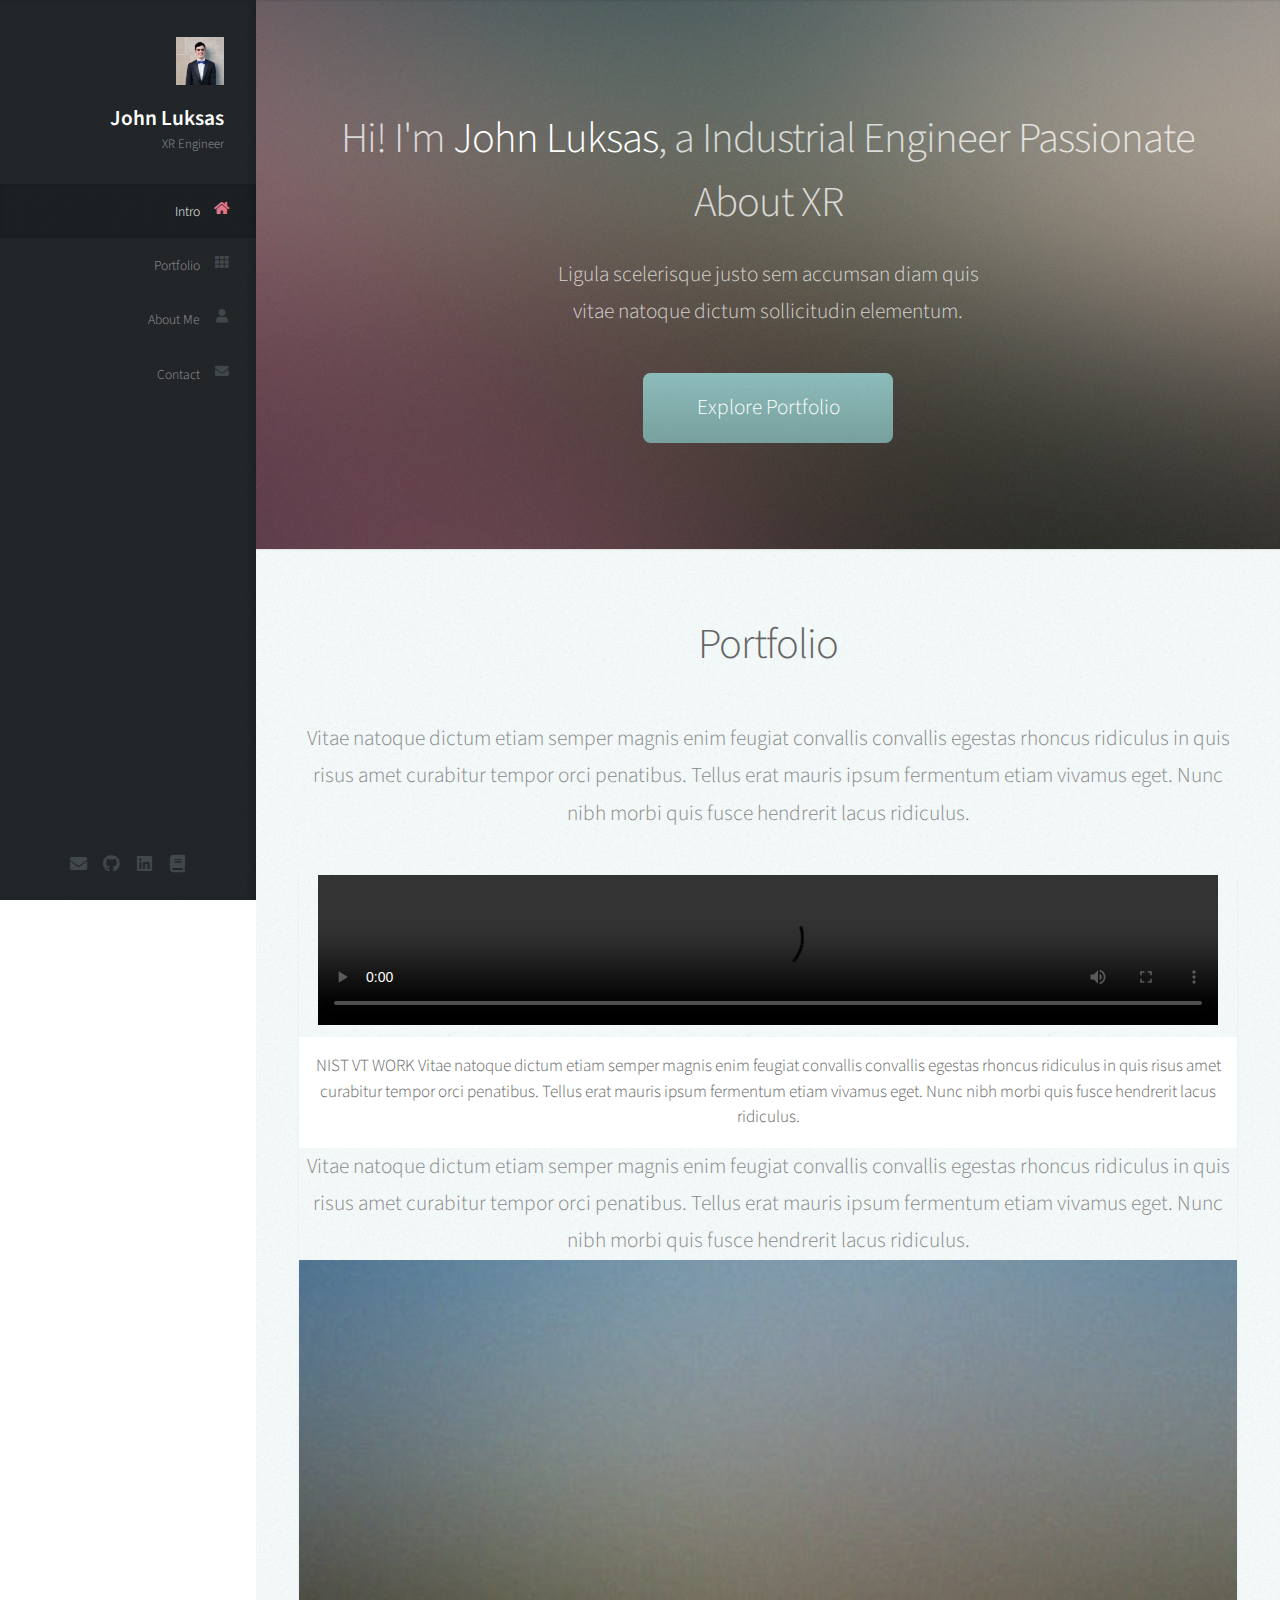
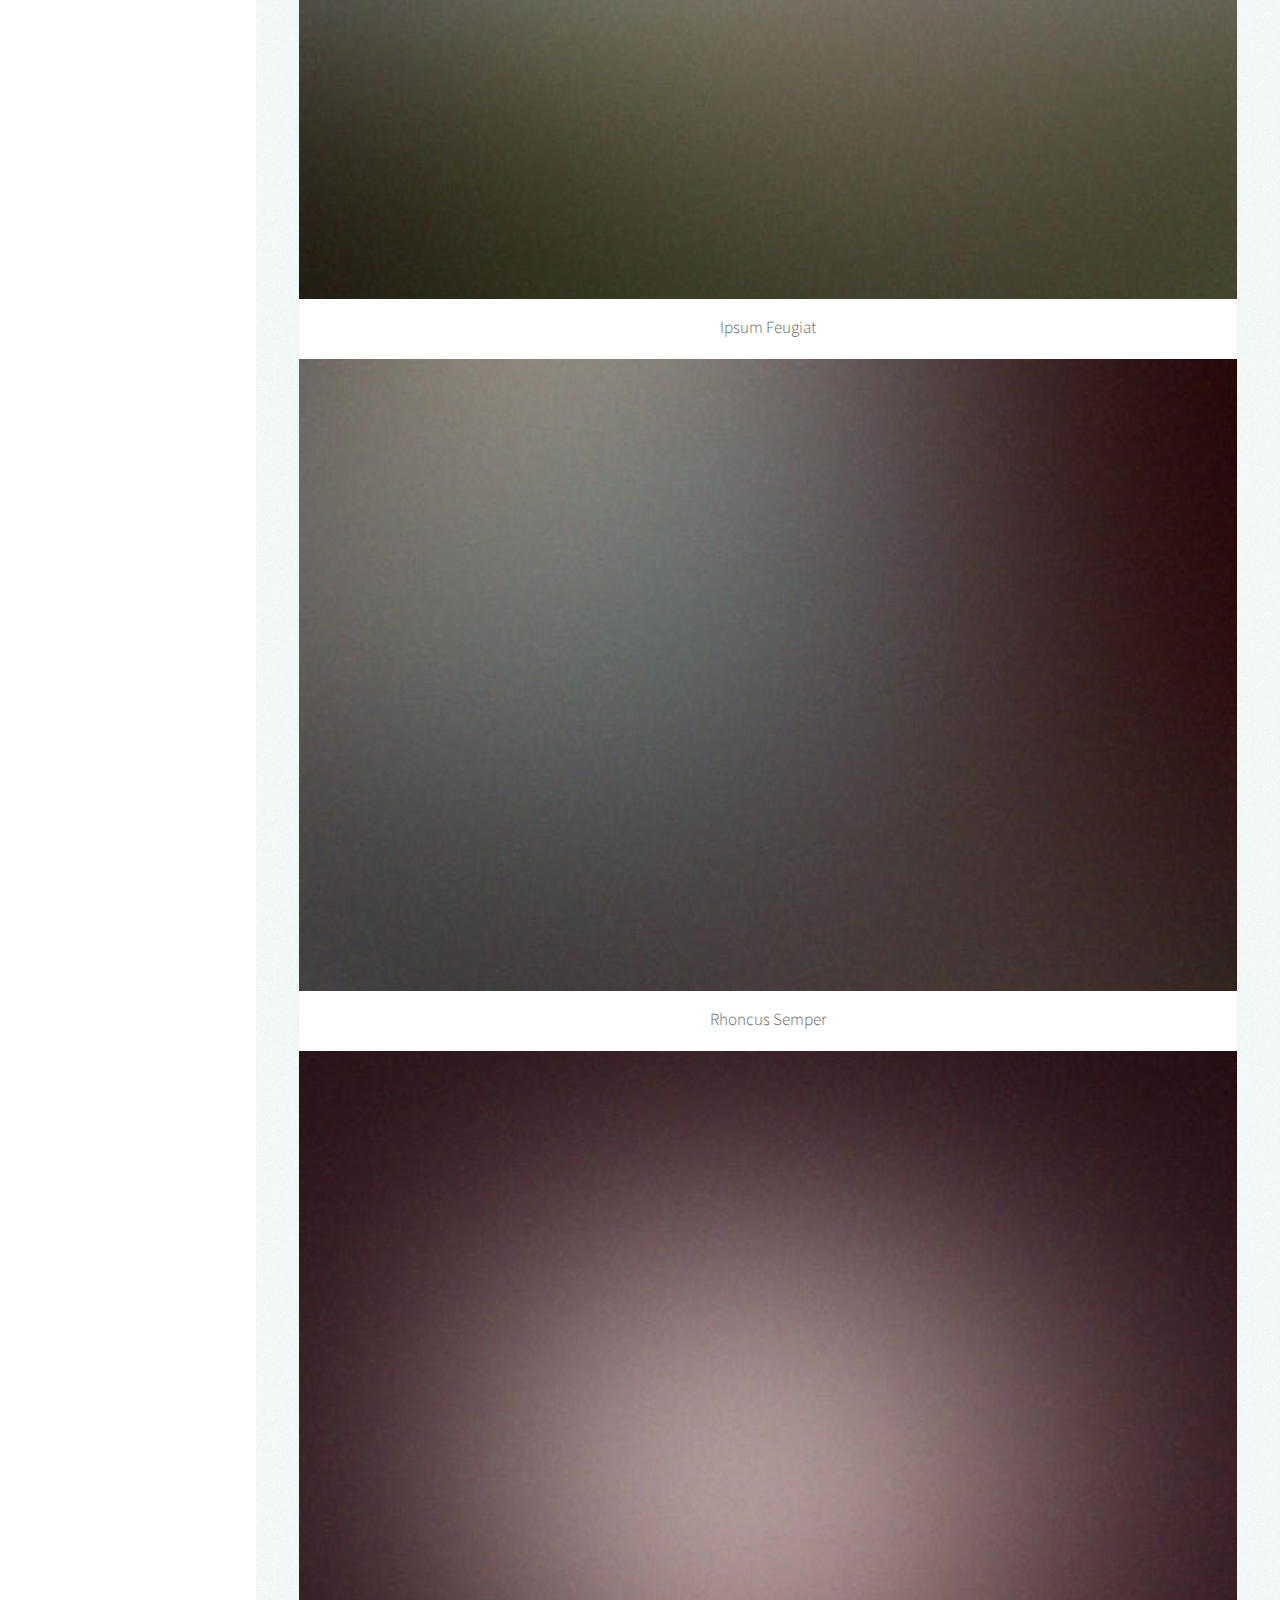
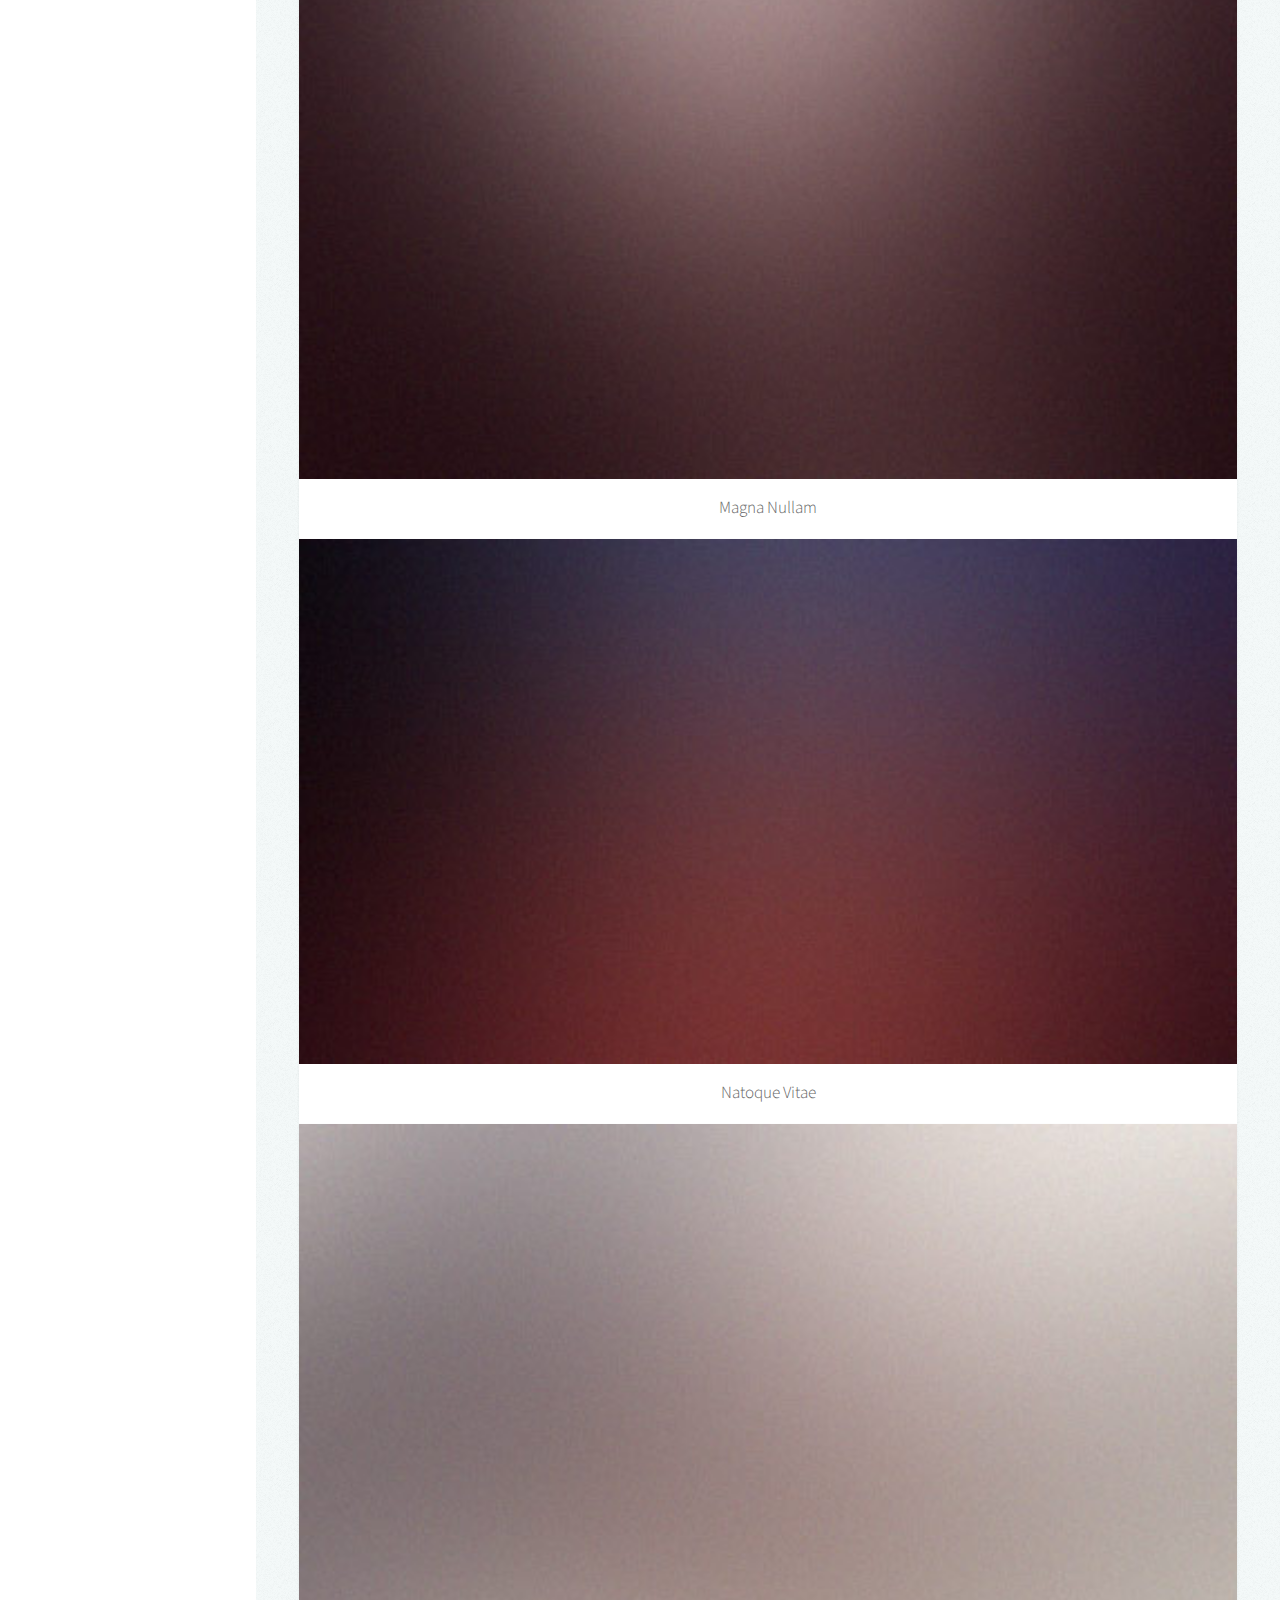
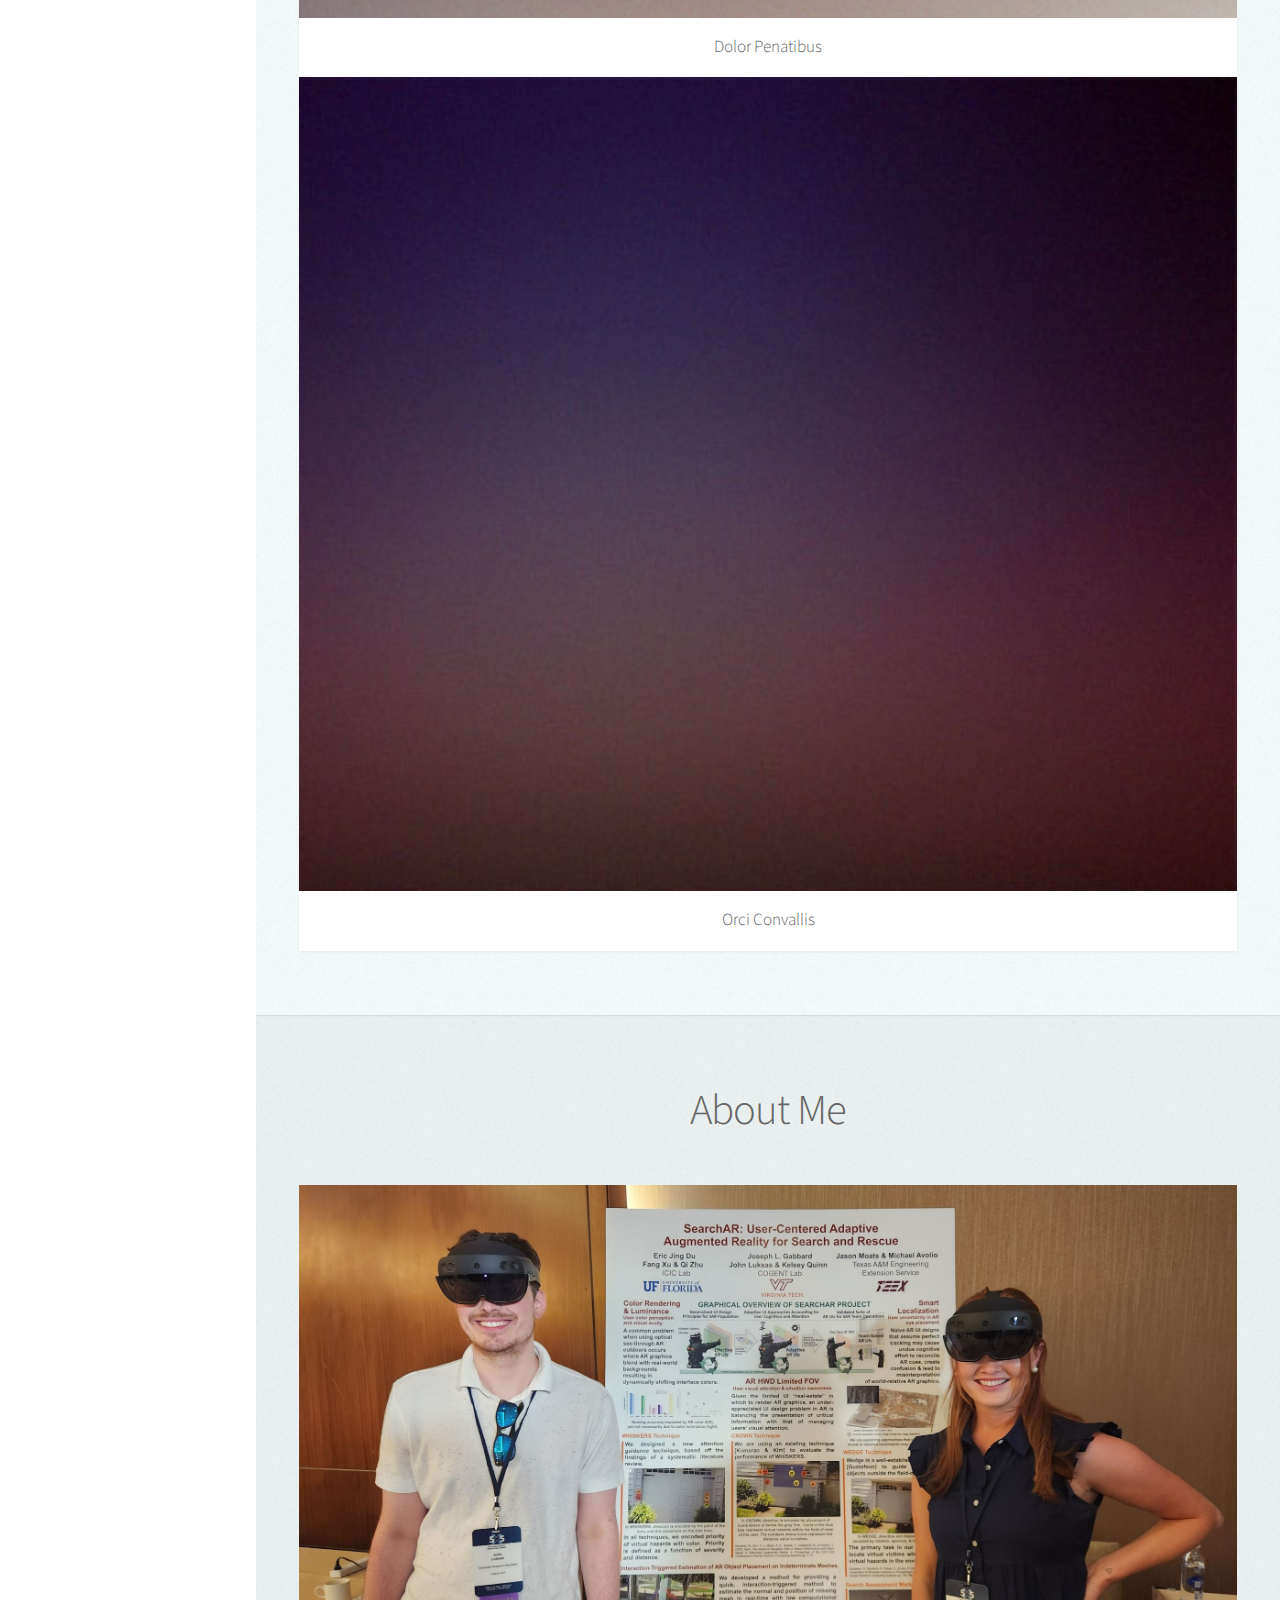
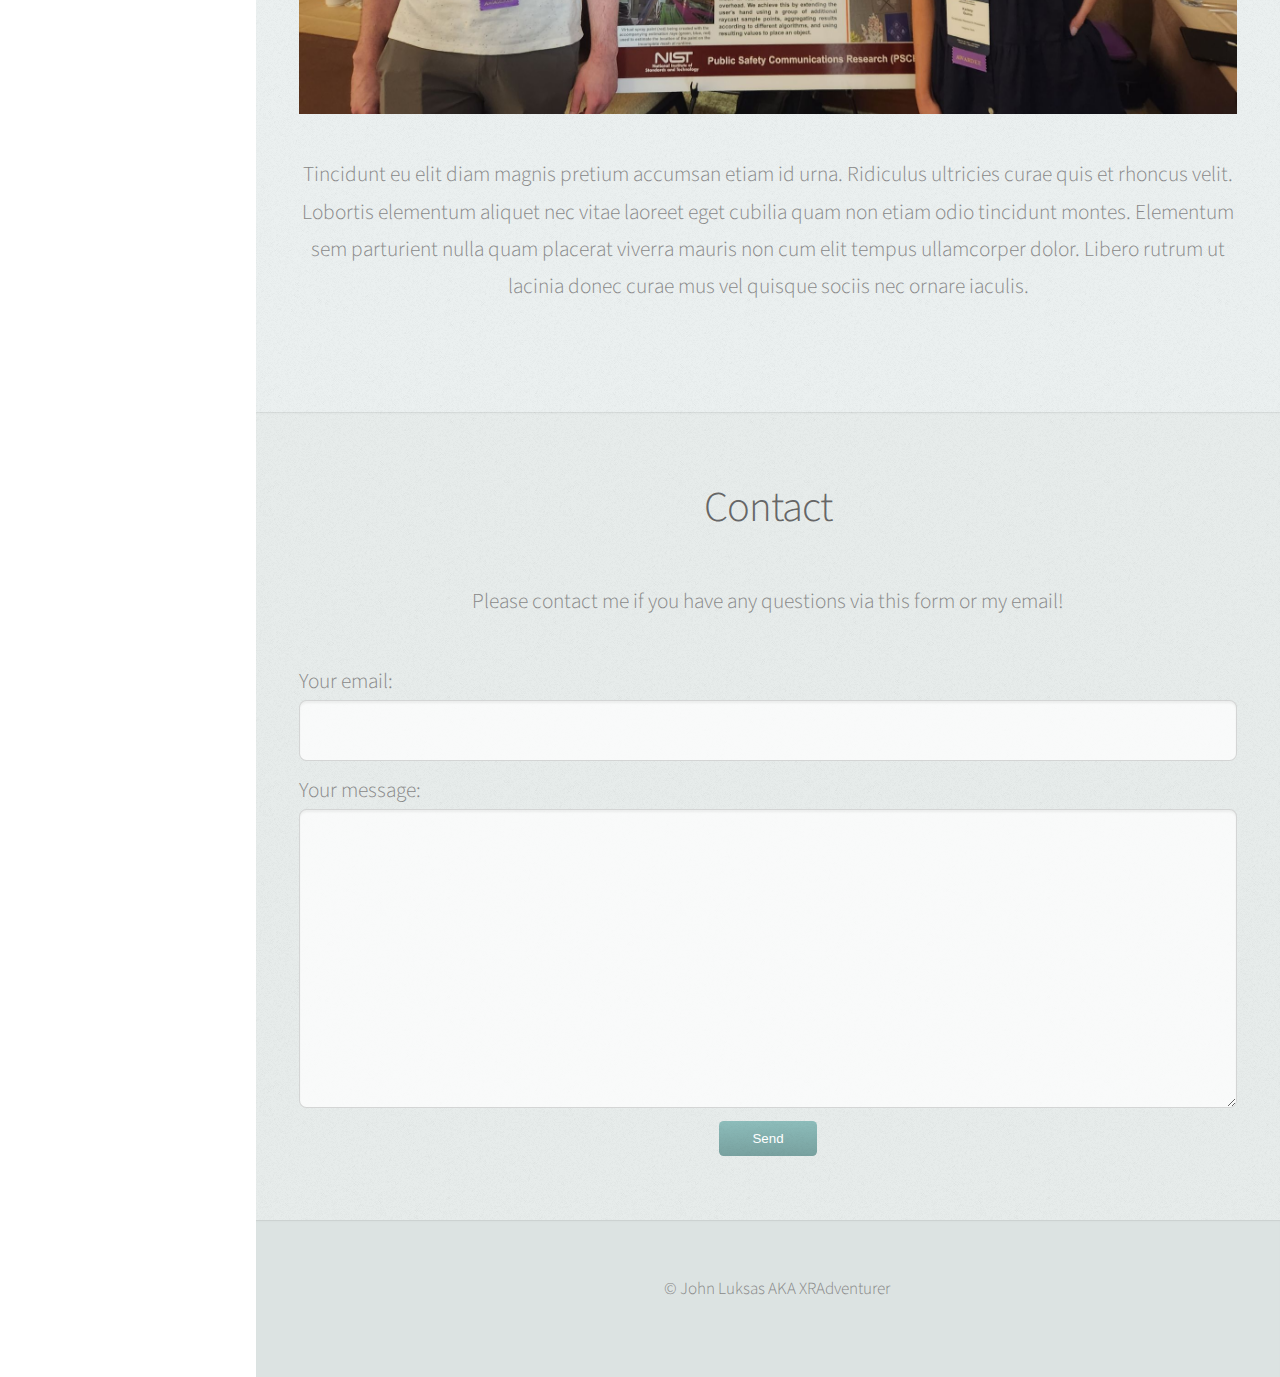
==== commit 1f3f750e: "typo fix" ====
--- a/index.html
+++ b/index.html
@@ -61,7 +61,7 @@
 						<div class="container">
 
 							<header>
-								<h2 class="alt">Hi! I'm <strong>John Luksas</strong>, a Indusrial Engineer Passionate About XR
+								<h2 class="alt">Hi! I'm <strong>John Luksas</strong>, a Industrial Engineer Passionate About XR
 								</h2>
 								<p>Ligula scelerisque justo sem accumsan diam quis<br />
 								vitae natoque dictum sollicitudin elementum.</p>
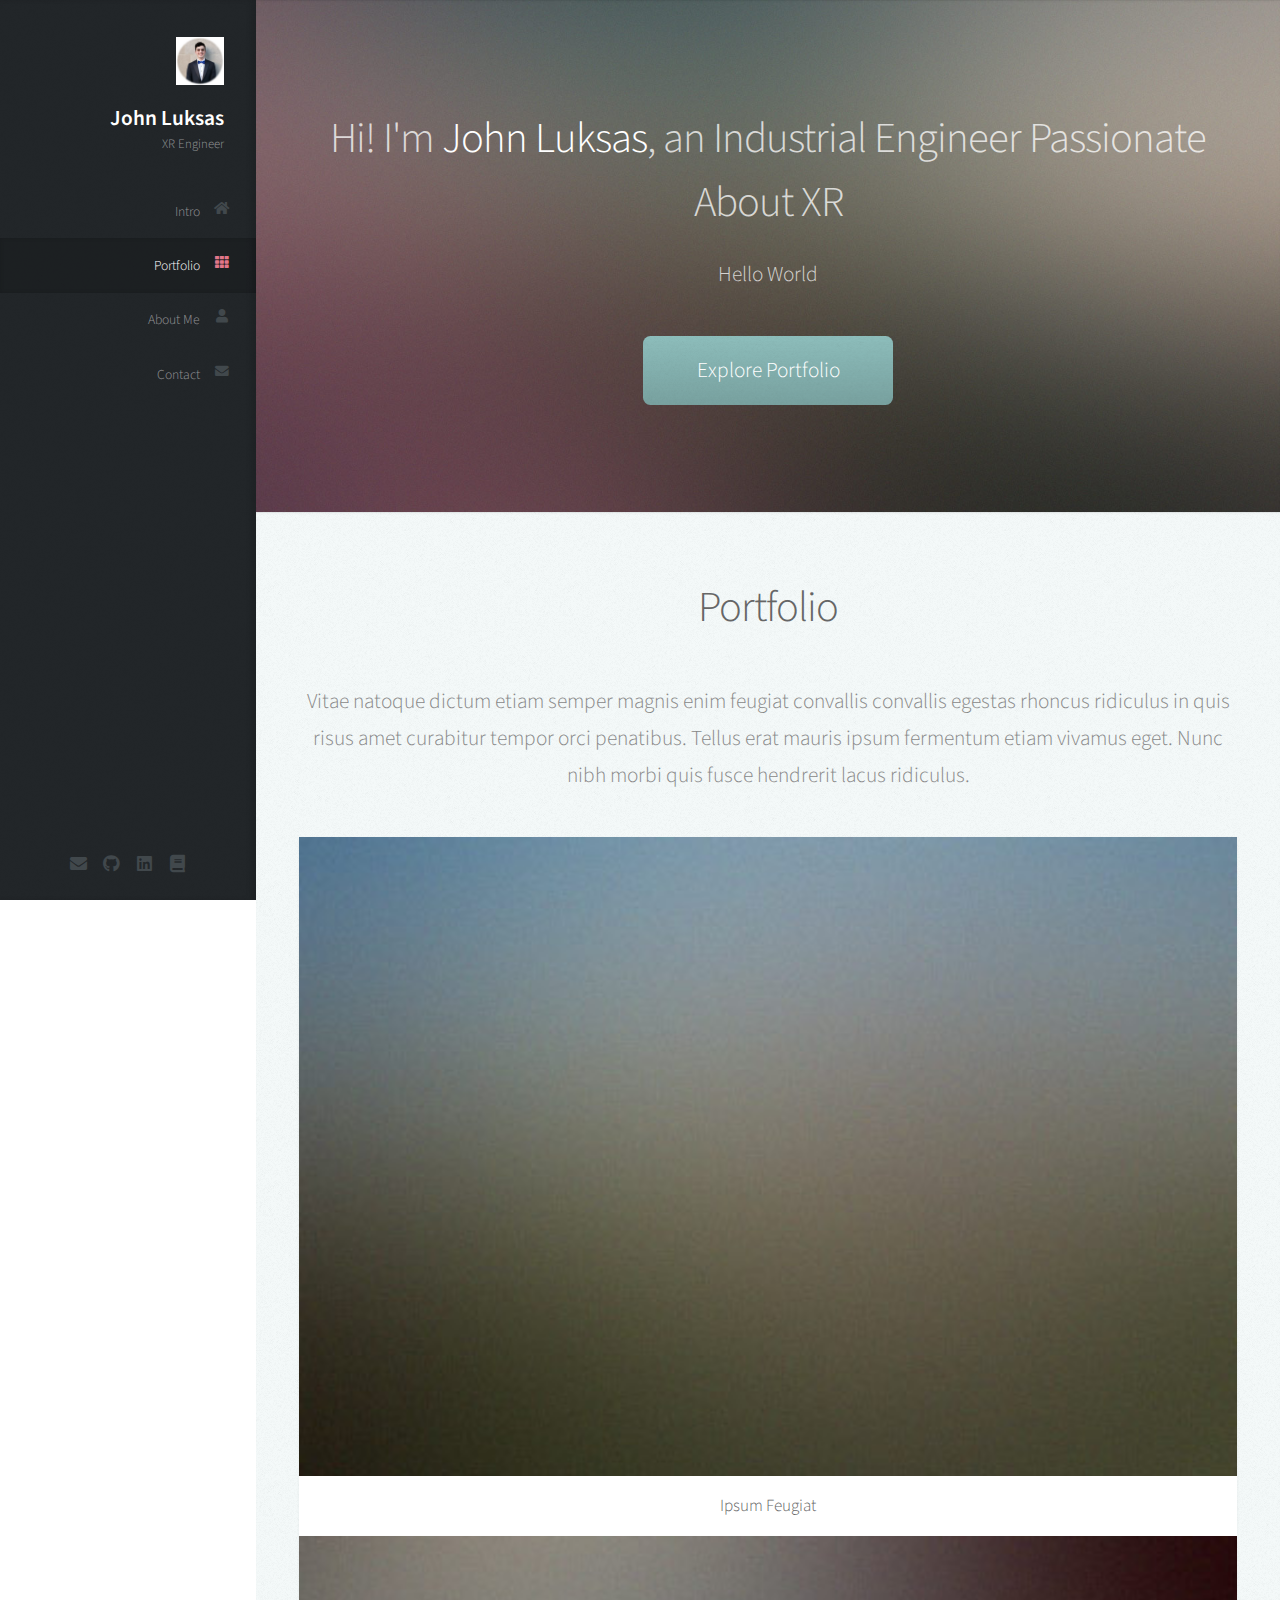
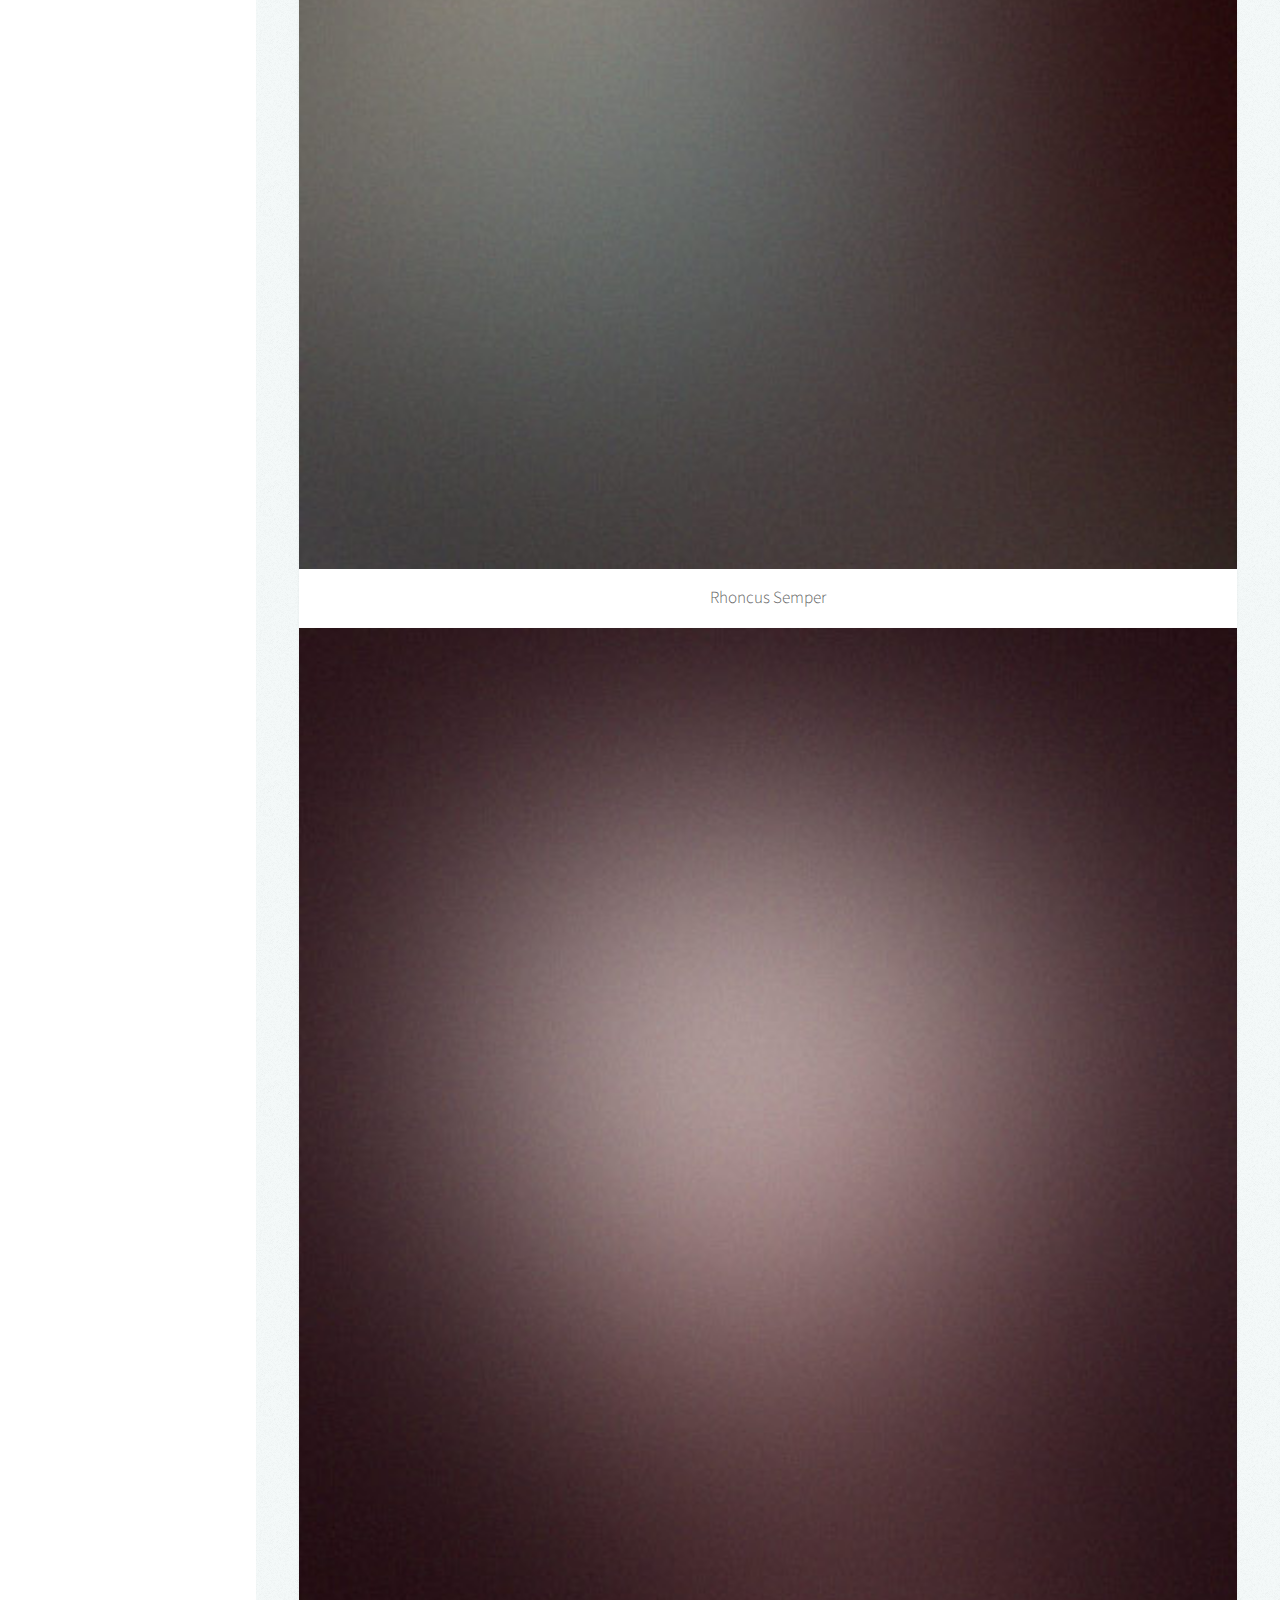
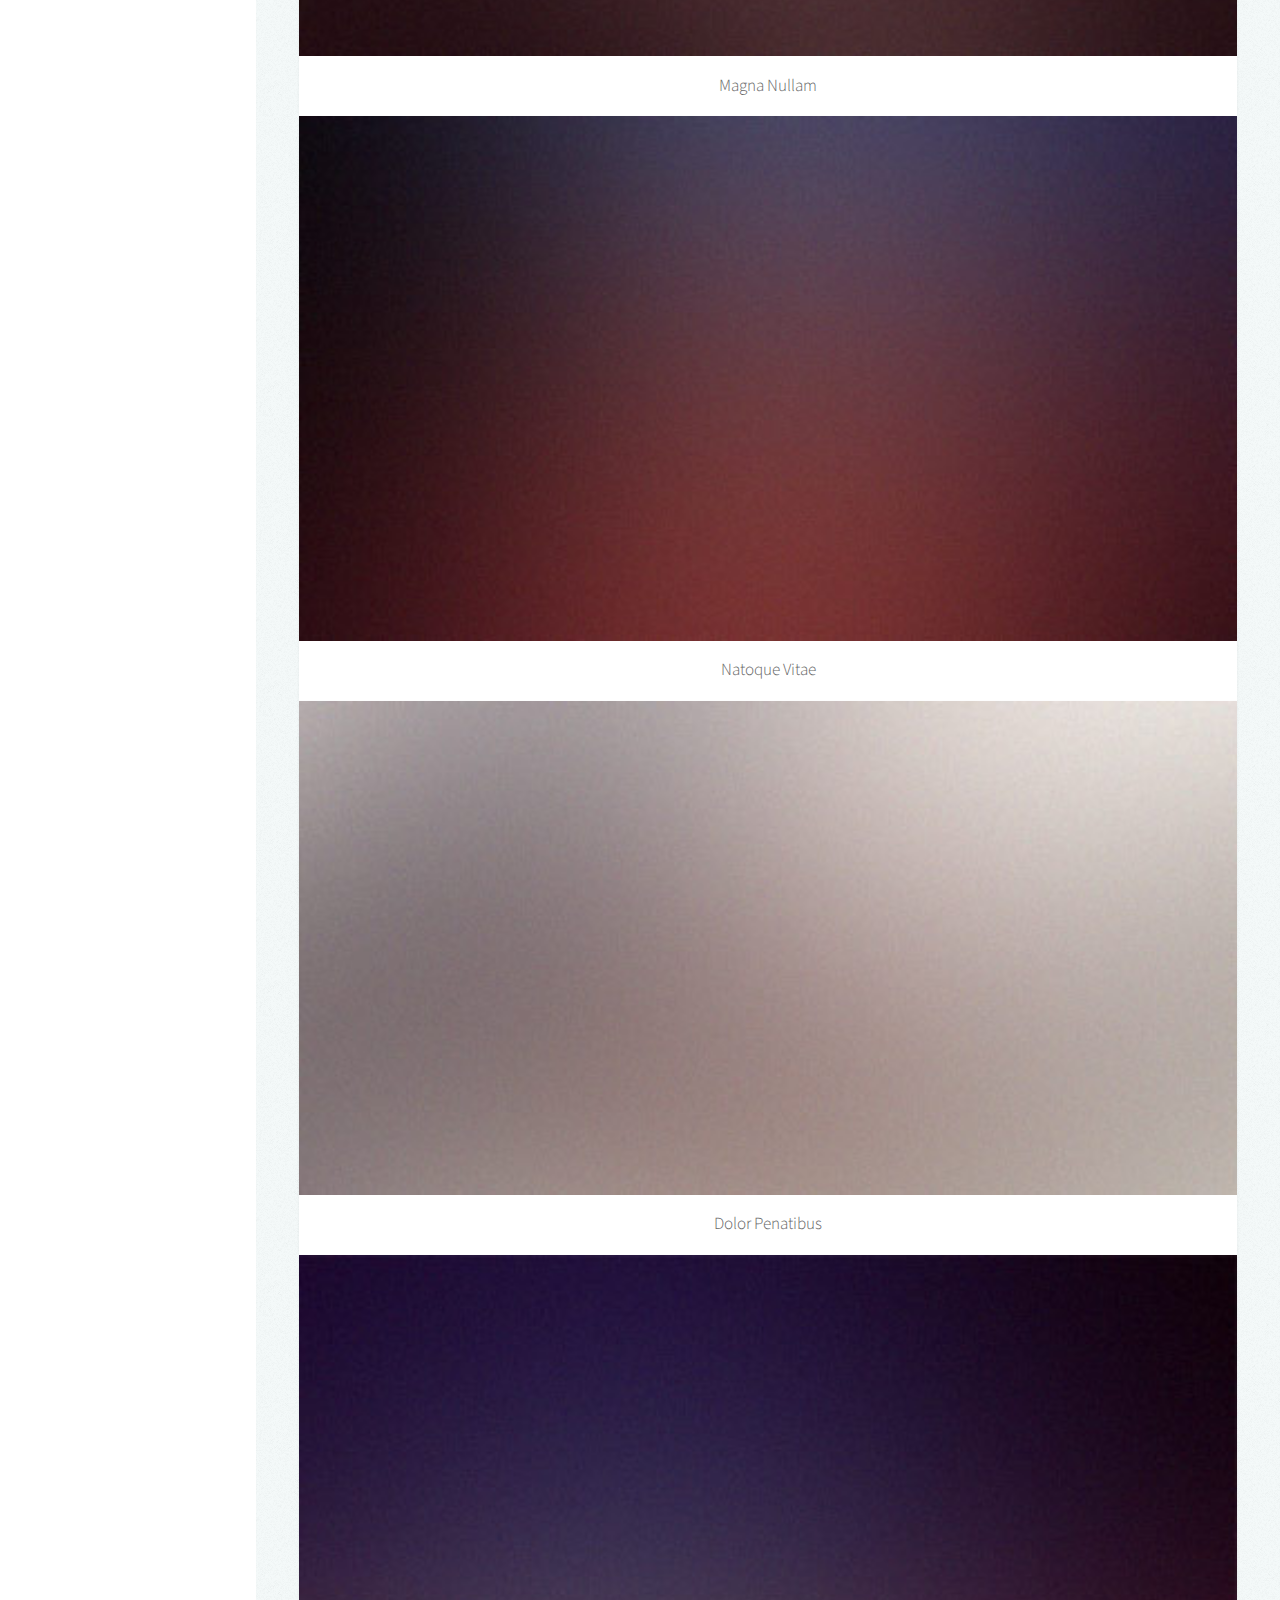
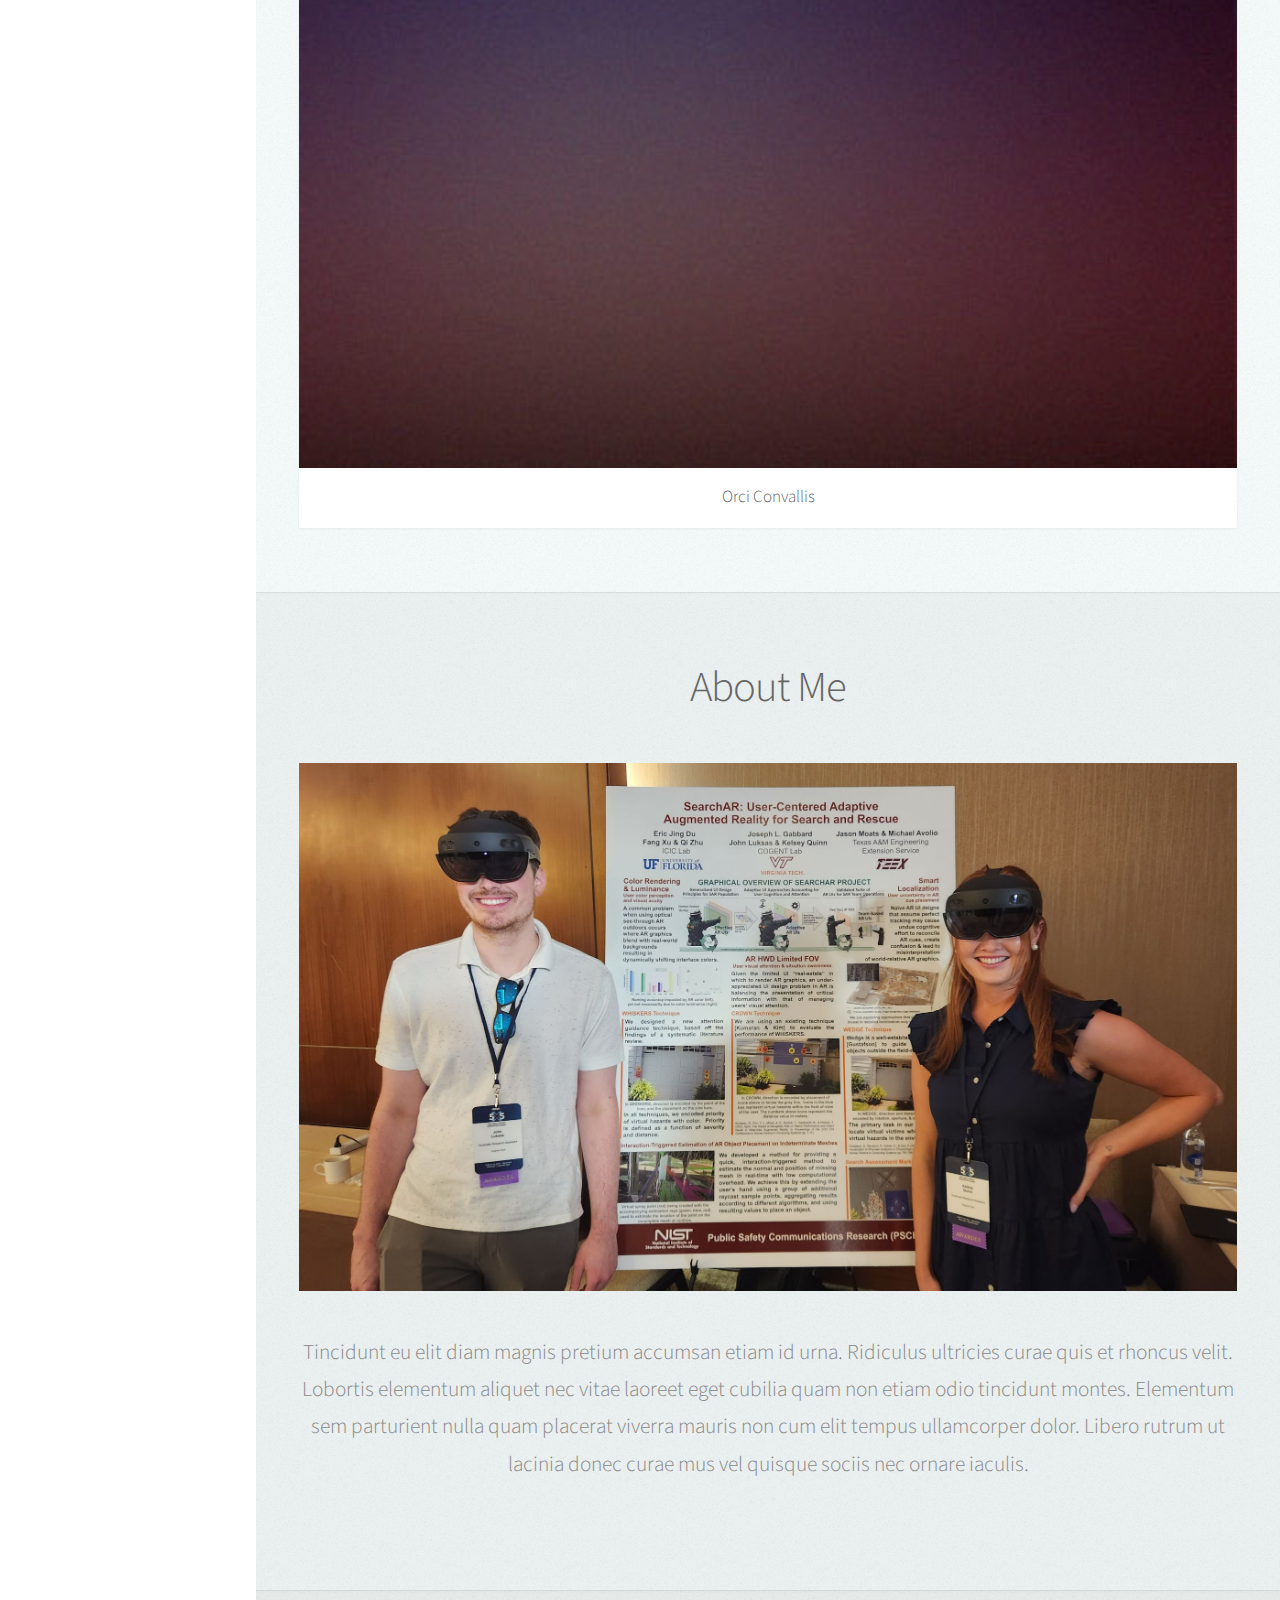
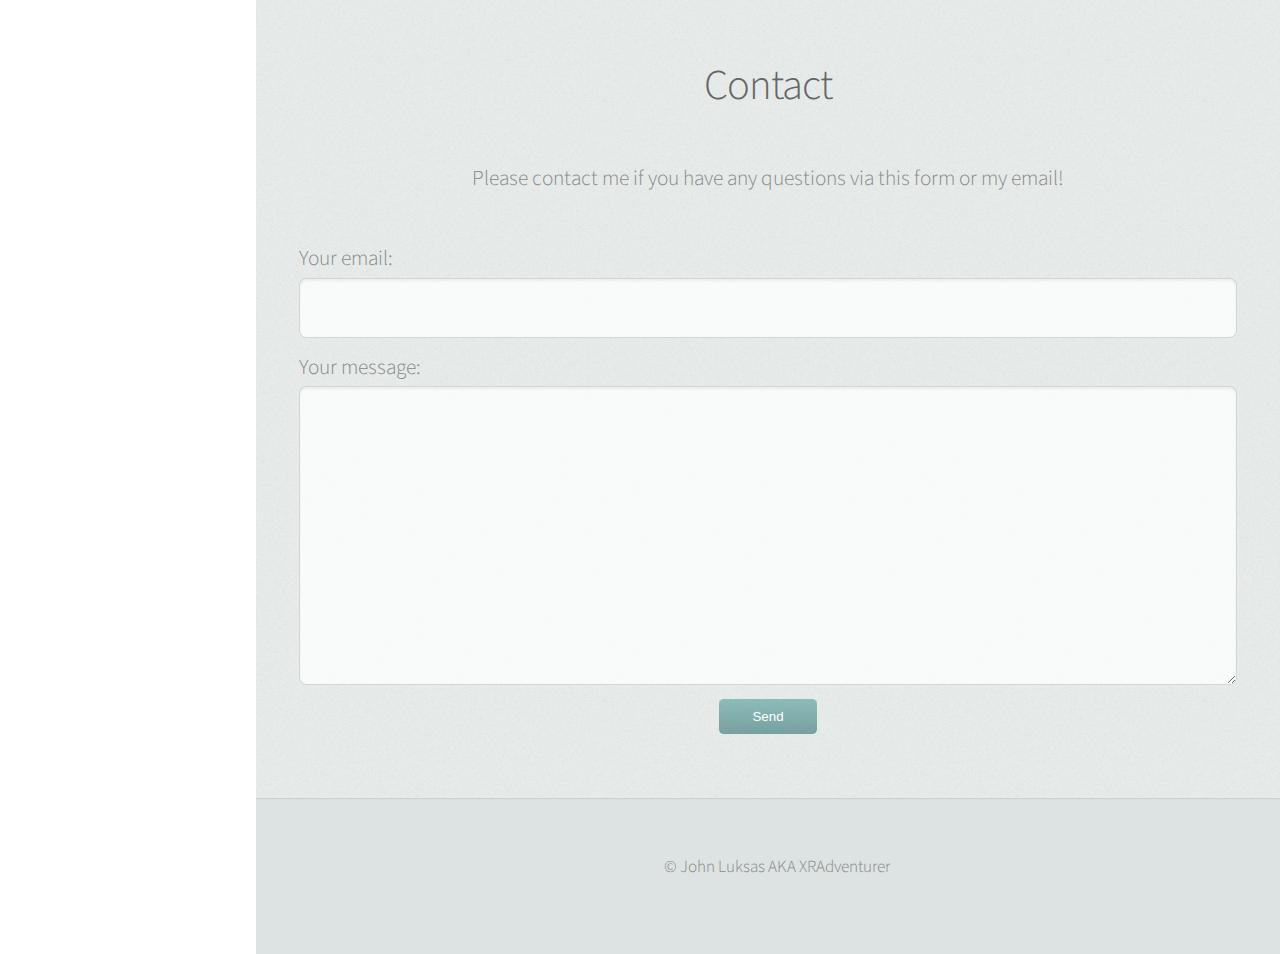
==== commit 040cb2c2: "Test Edit" ====
--- a/index.html
+++ b/index.html
@@ -6,7 +6,7 @@
 -->
 <html>
 	<head>
-		<link rel="icon" href="images/headshot.jpg">
+		<link rel="icon" href="images/circle_headshot.jpg">
 		<title>John Luksas</title>
 		<meta charset="utf-8" />
 		<meta name="viewport" content="width=device-width, initial-scale=1, user-scalable=no" />
@@ -21,7 +21,7 @@
 
 					<!-- Logo -->
 						<div id="logo">
-							<span class="image avatar48"><img src="images/headshot.jpg" alt="" /></span>
+							<span class="image avatar48"><img src="images/circle_headshot.jpg" alt="" /></span>
 							<h1 id="title">John Luksas</h1>
 							<p>XR Engineer</p>
 						</div>
@@ -61,10 +61,9 @@
 						<div class="container">
 
 							<header>
-								<h2 class="alt">Hi! I'm <strong>John Luksas</strong>, a Industrial Engineer Passionate About XR
+								<h2 class="alt">Hi! I'm <strong>John Luksas</strong>, an Industrial Engineer Passionate About XR
 								</h2>
-								<p>Ligula scelerisque justo sem accumsan diam quis<br />
-								vitae natoque dictum sollicitudin elementum.</p>
+								<p>Hello World</p>
 							</header>
 
 							<footer>
@@ -84,31 +83,7 @@
 						egestas rhoncus ridiculus in quis risus amet curabitur tempor orci penatibus.
 						Tellus erat mauris ipsum fermentum etiam vivamus eget. Nunc nibh morbi quis
 						fusce hendrerit lacus ridiculus.</p>
-				
-						<div class="row">
-							<div class="col-12 col-12-mobile">
-								<article class="item">
-									<a href="#" class="image fit">
-										<video width="900" controls>
-											<source src="videos/20210820_184101_HoloLens.mp4" type="video/mp4">
-										</video>
-									</a>
-									<header>
-										<h3> 
-											
-											<strong>NIST VT WORK</strong>
-											Vitae natoque dictum etiam semper magnis enim feugiat convallis convallis
-											egestas rhoncus ridiculus in quis risus amet curabitur tempor orci penatibus.
-											Tellus erat mauris ipsum fermentum etiam vivamus eget. Nunc nibh morbi quis
-											fusce hendrerit lacus ridiculus.</h3>
-									</header>
-									<p> Vitae natoque dictum etiam semper magnis enim feugiat convallis convallis
-										egestas rhoncus ridiculus in quis risus amet curabitur tempor orci penatibus.
-										Tellus erat mauris ipsum fermentum etiam vivamus eget. Nunc nibh morbi quis
-										fusce hendrerit lacus ridiculus. </p>
-								</article>
-							</div>
-						</div>
+			
 				
 						<div class="row">
 							<div class="col-12 col-12-mobile">
@@ -187,7 +162,7 @@
 								<h2>About Me</h2>
 							</header>
 
-							<a href="#" class="image featured"><img src="images/1688049072060.jpg" alt="" width="100" /></a>
+							<a class="image featured"><img src="images/1688049072060.jpg" alt="" width="100" /></a>
 
 							<p>Tincidunt eu elit diam magnis pretium accumsan etiam id urna. Ridiculus
 							ultricies curae quis et rhoncus velit. Lobortis elementum aliquet nec vitae
--- a/assets/css/main.css
+++ b/assets/css/main.css
@@ -1779,6 +1779,16 @@
 		.image.left {
 			float: left;
 			margin: 0 2em 2em 0;
+		}
+
+		img.rounded-corners {
+			border-radius: 2px;
+		}
+
+		img.rounded-corners-avatar48 {
+			border-radius: 20px;
+			width: 48px;
+			height: 48px;
 		}
 
 		.image.centered {
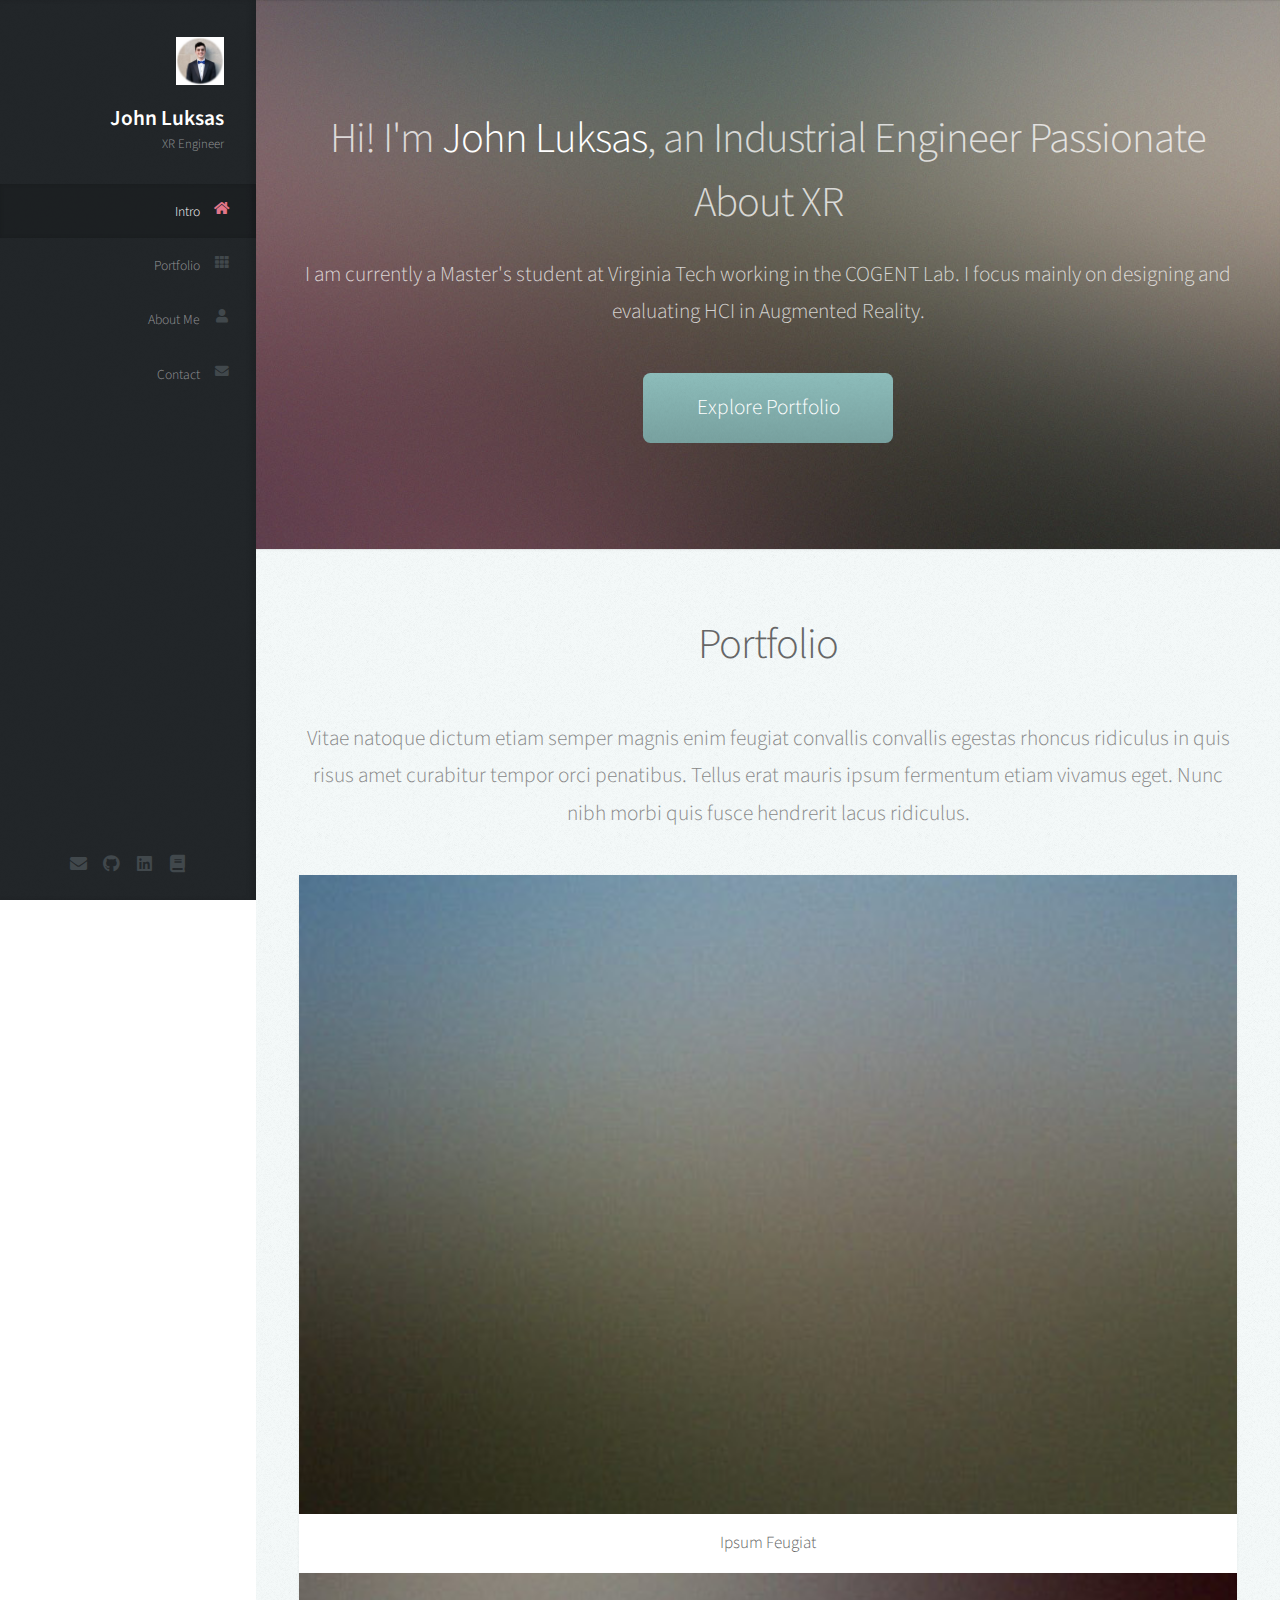
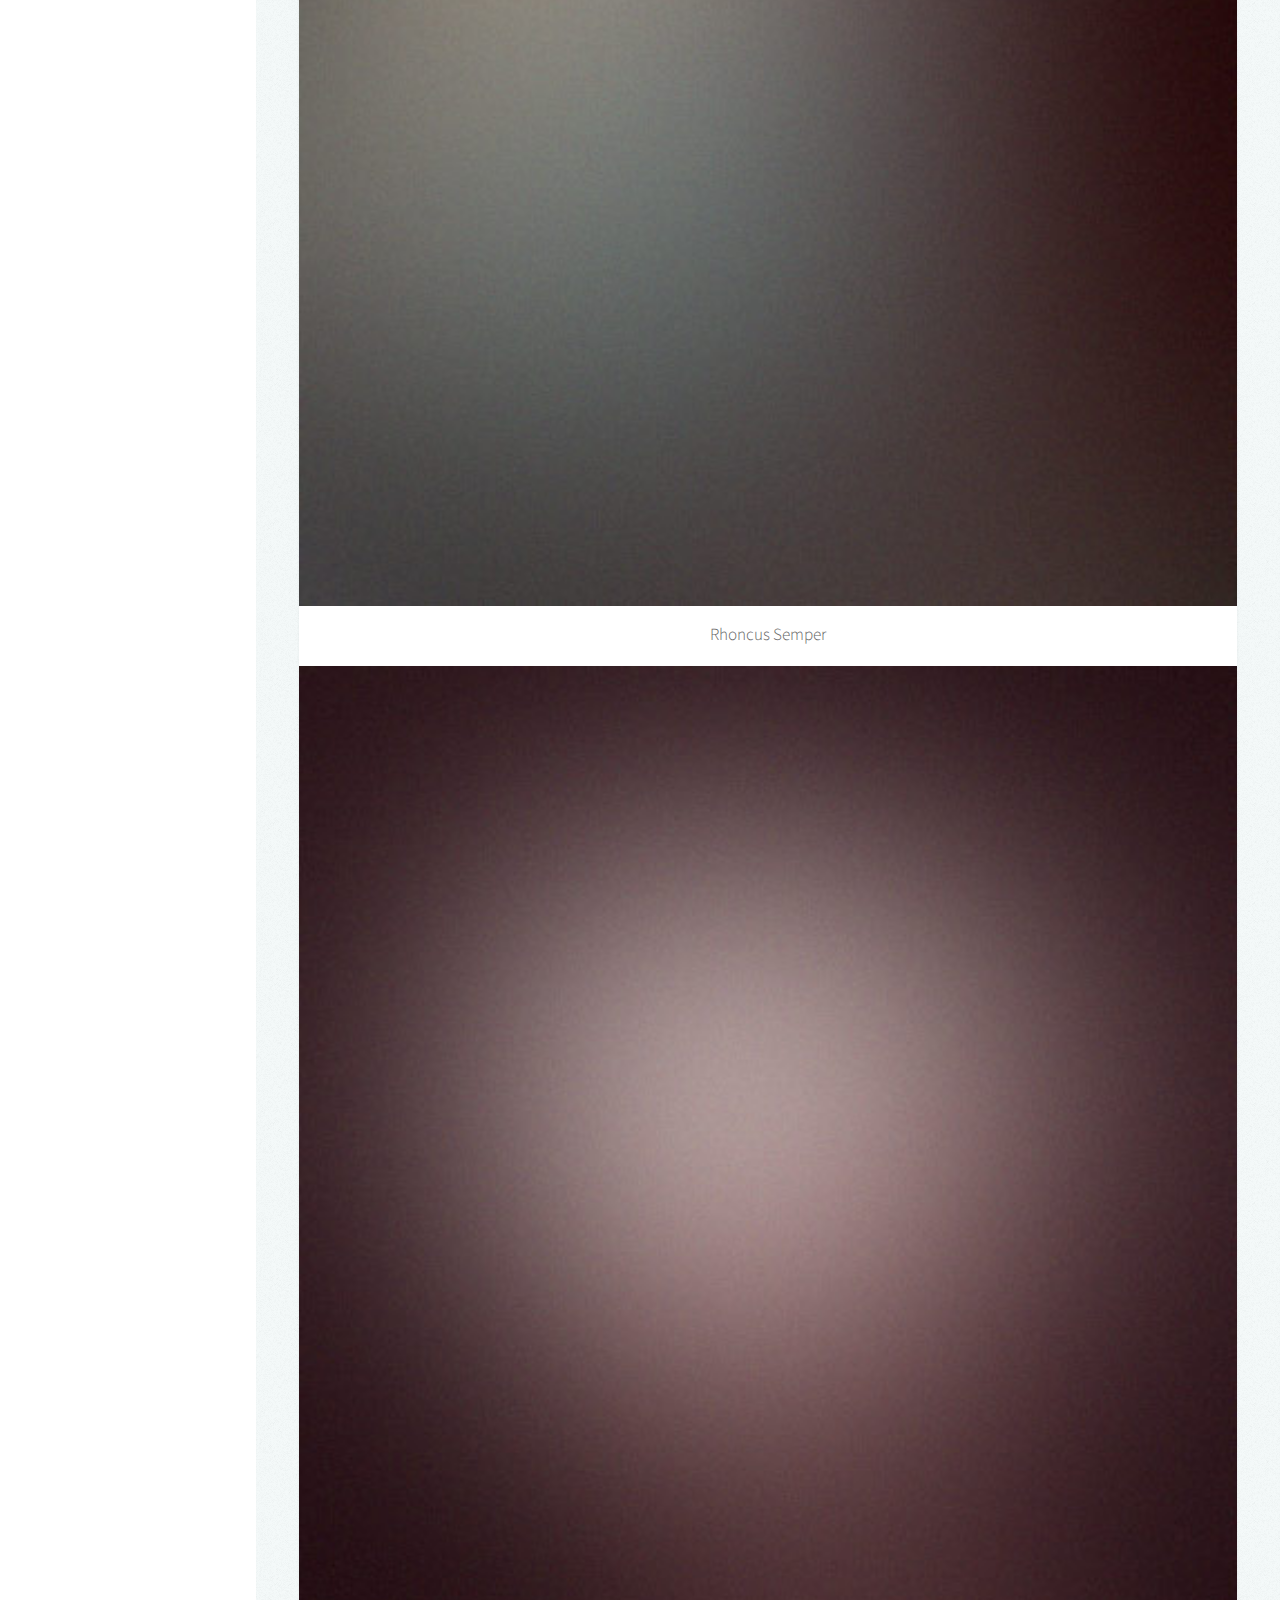
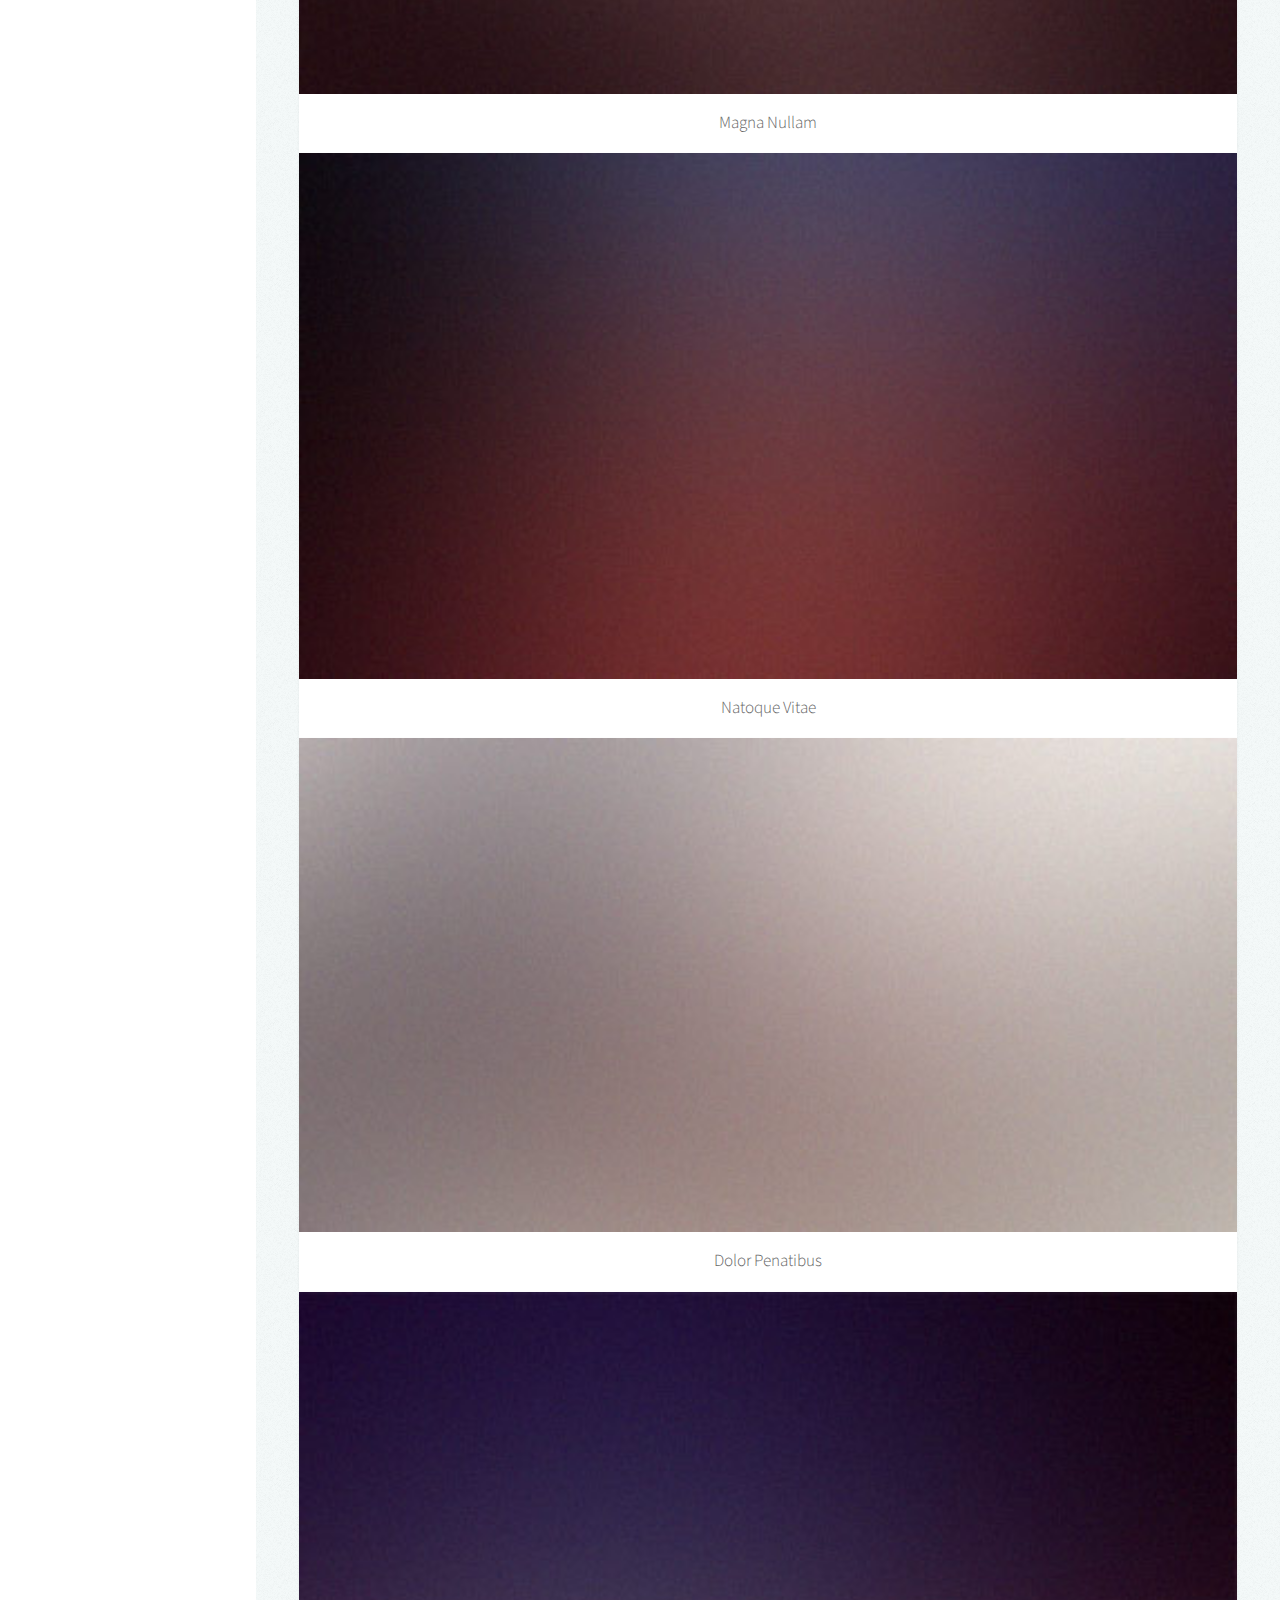
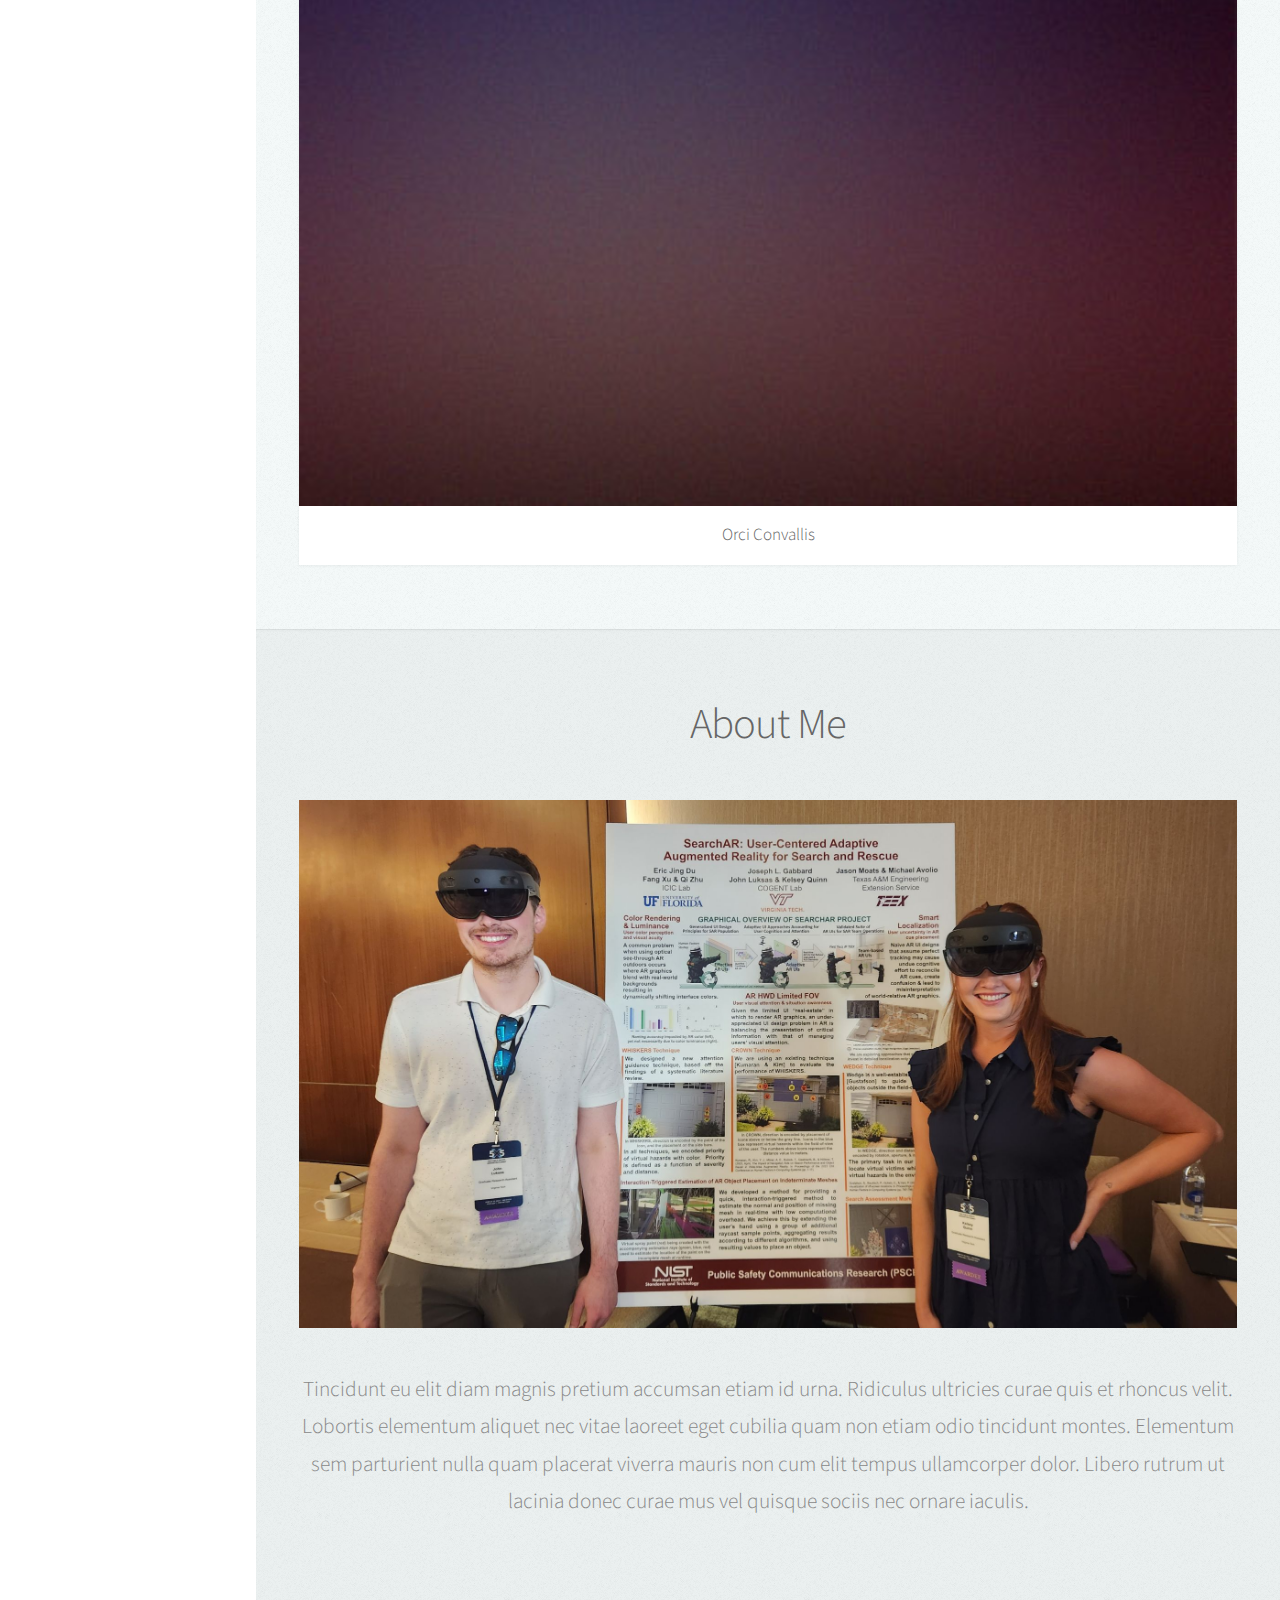
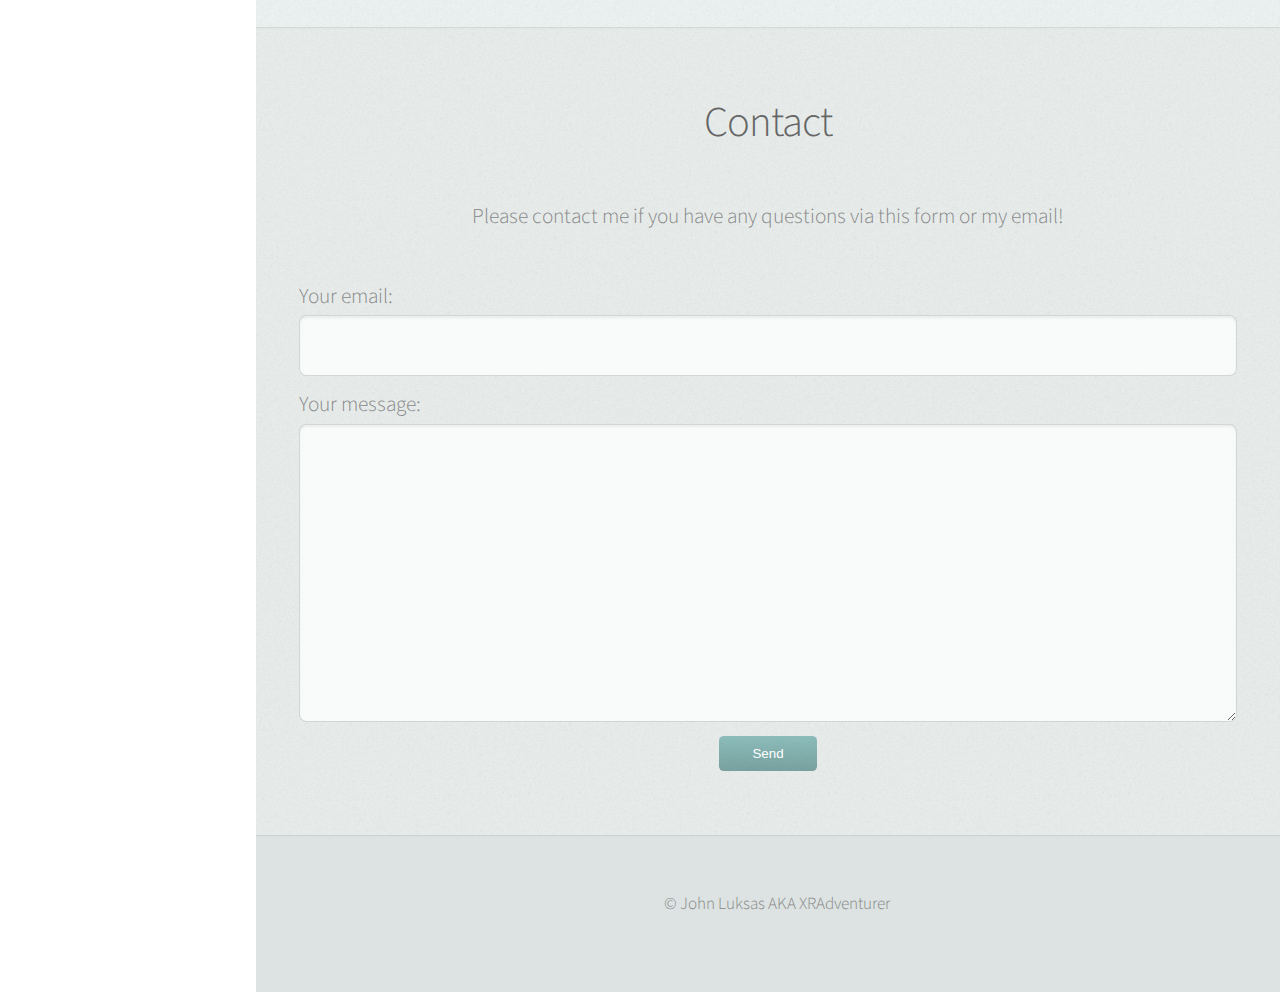
==== commit e33944f7: "Update index.html" ====
--- a/index.html
+++ b/index.html
@@ -63,7 +63,7 @@
 							<header>
 								<h2 class="alt">Hi! I'm <strong>John Luksas</strong>, an Industrial Engineer Passionate About XR
 								</h2>
-								<p>Hello World</p>
+								<p>I am currently a Master's student at Virginia Tech working in the COGENT Lab. I focus mainly on designing and evaluating HCI in Augmented Reality.</p>
 							</header>
 
 							<footer>
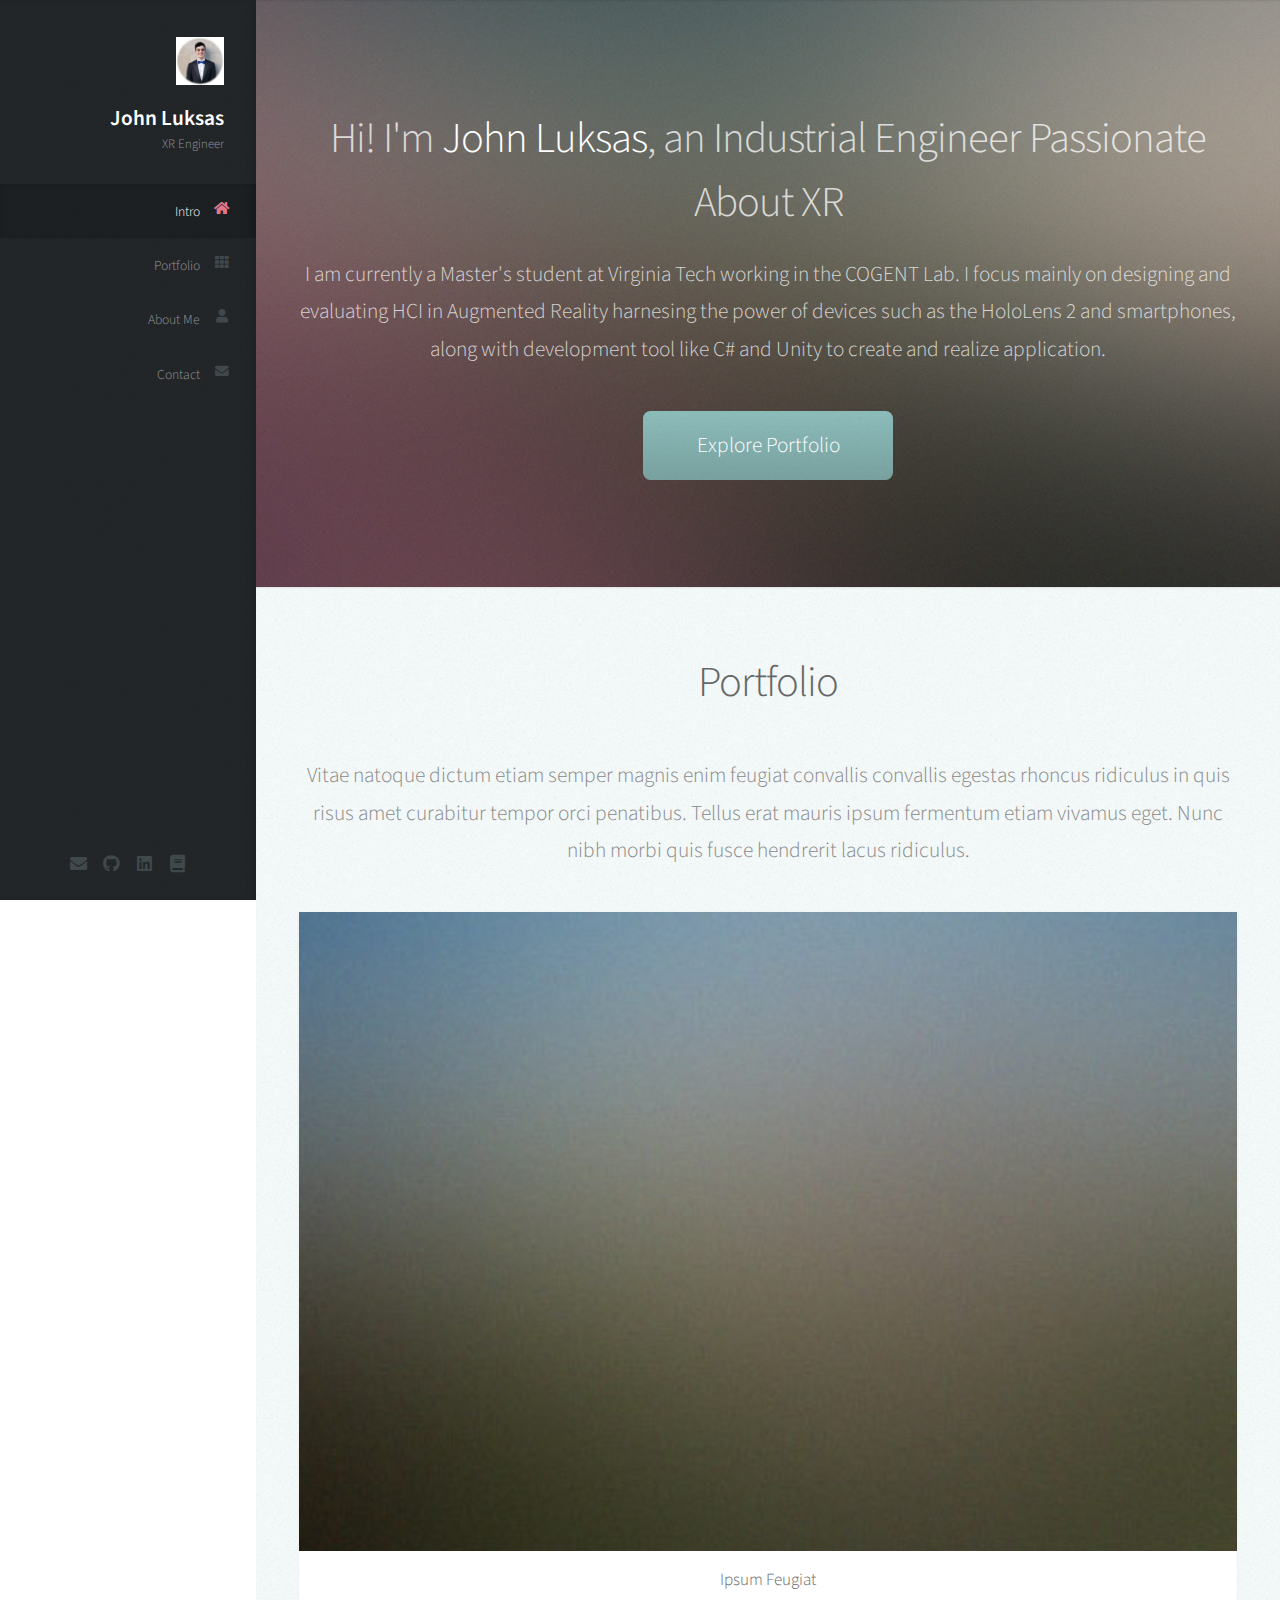
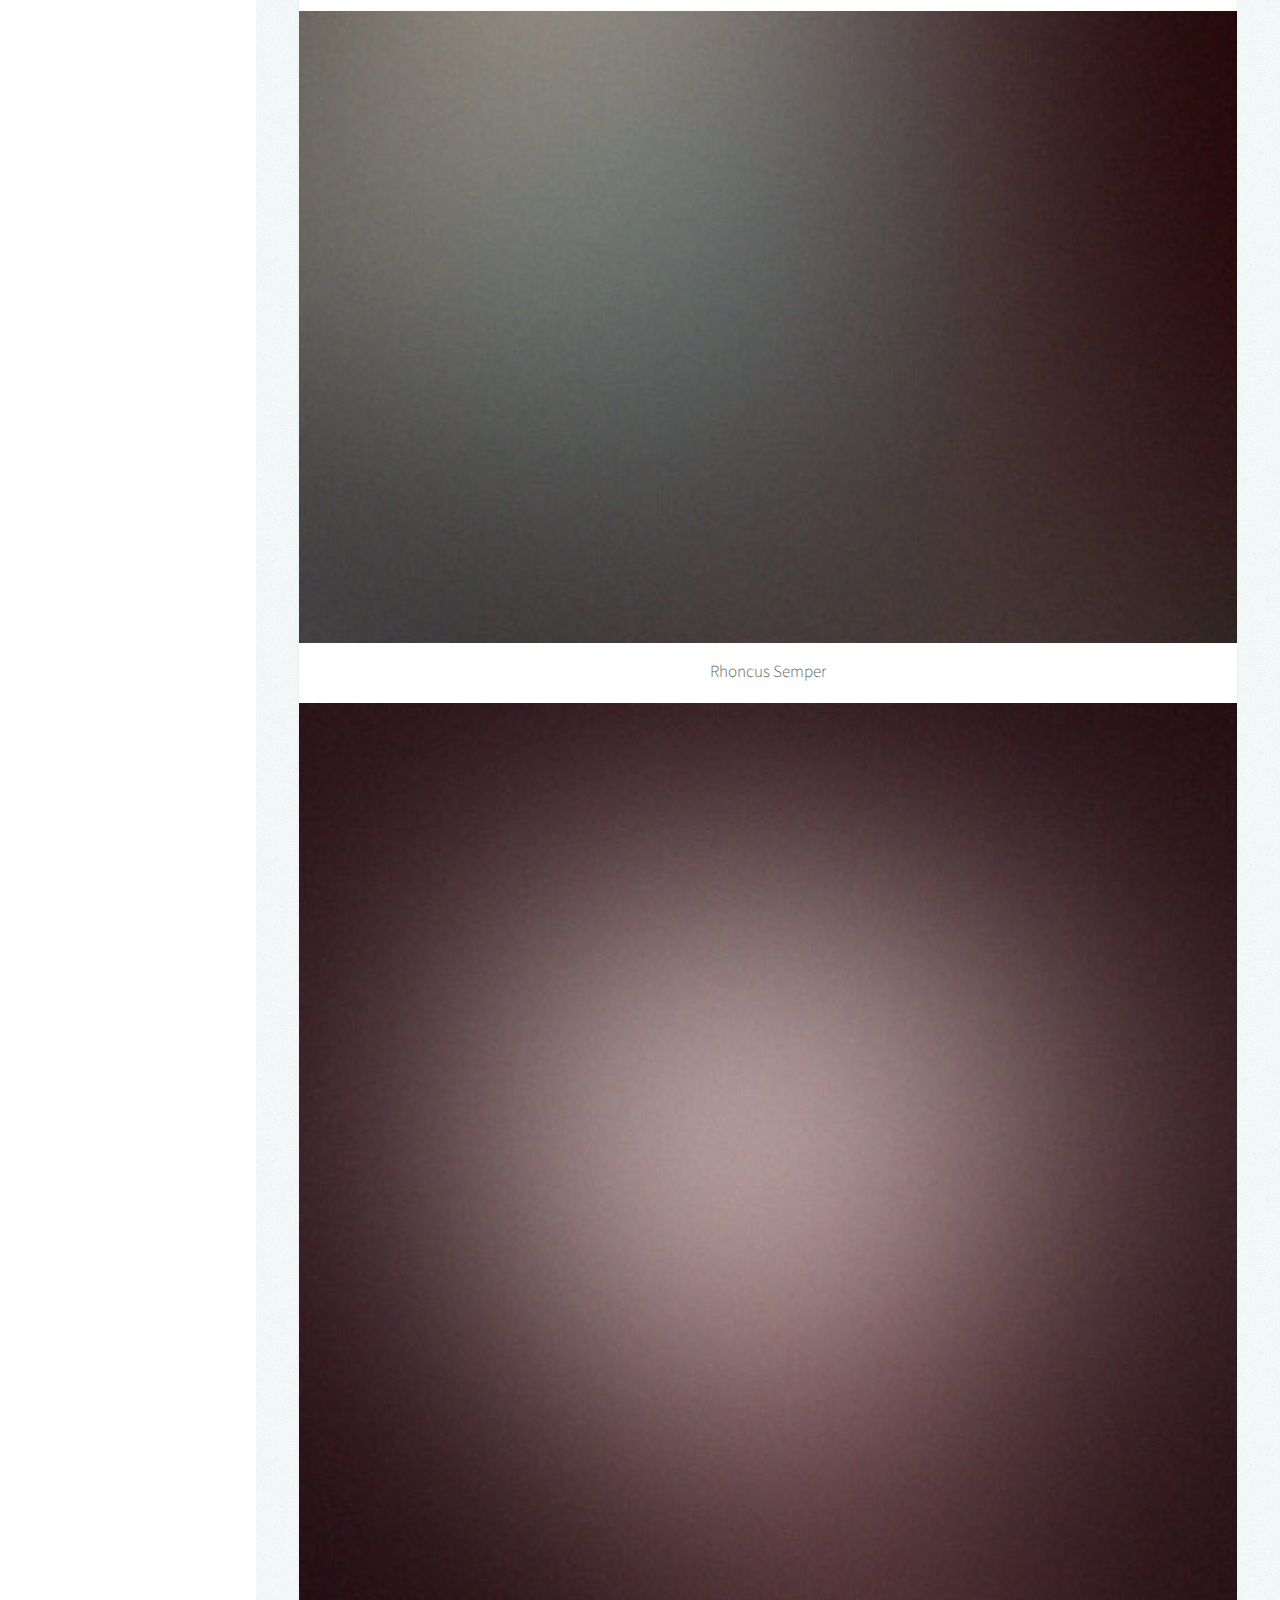
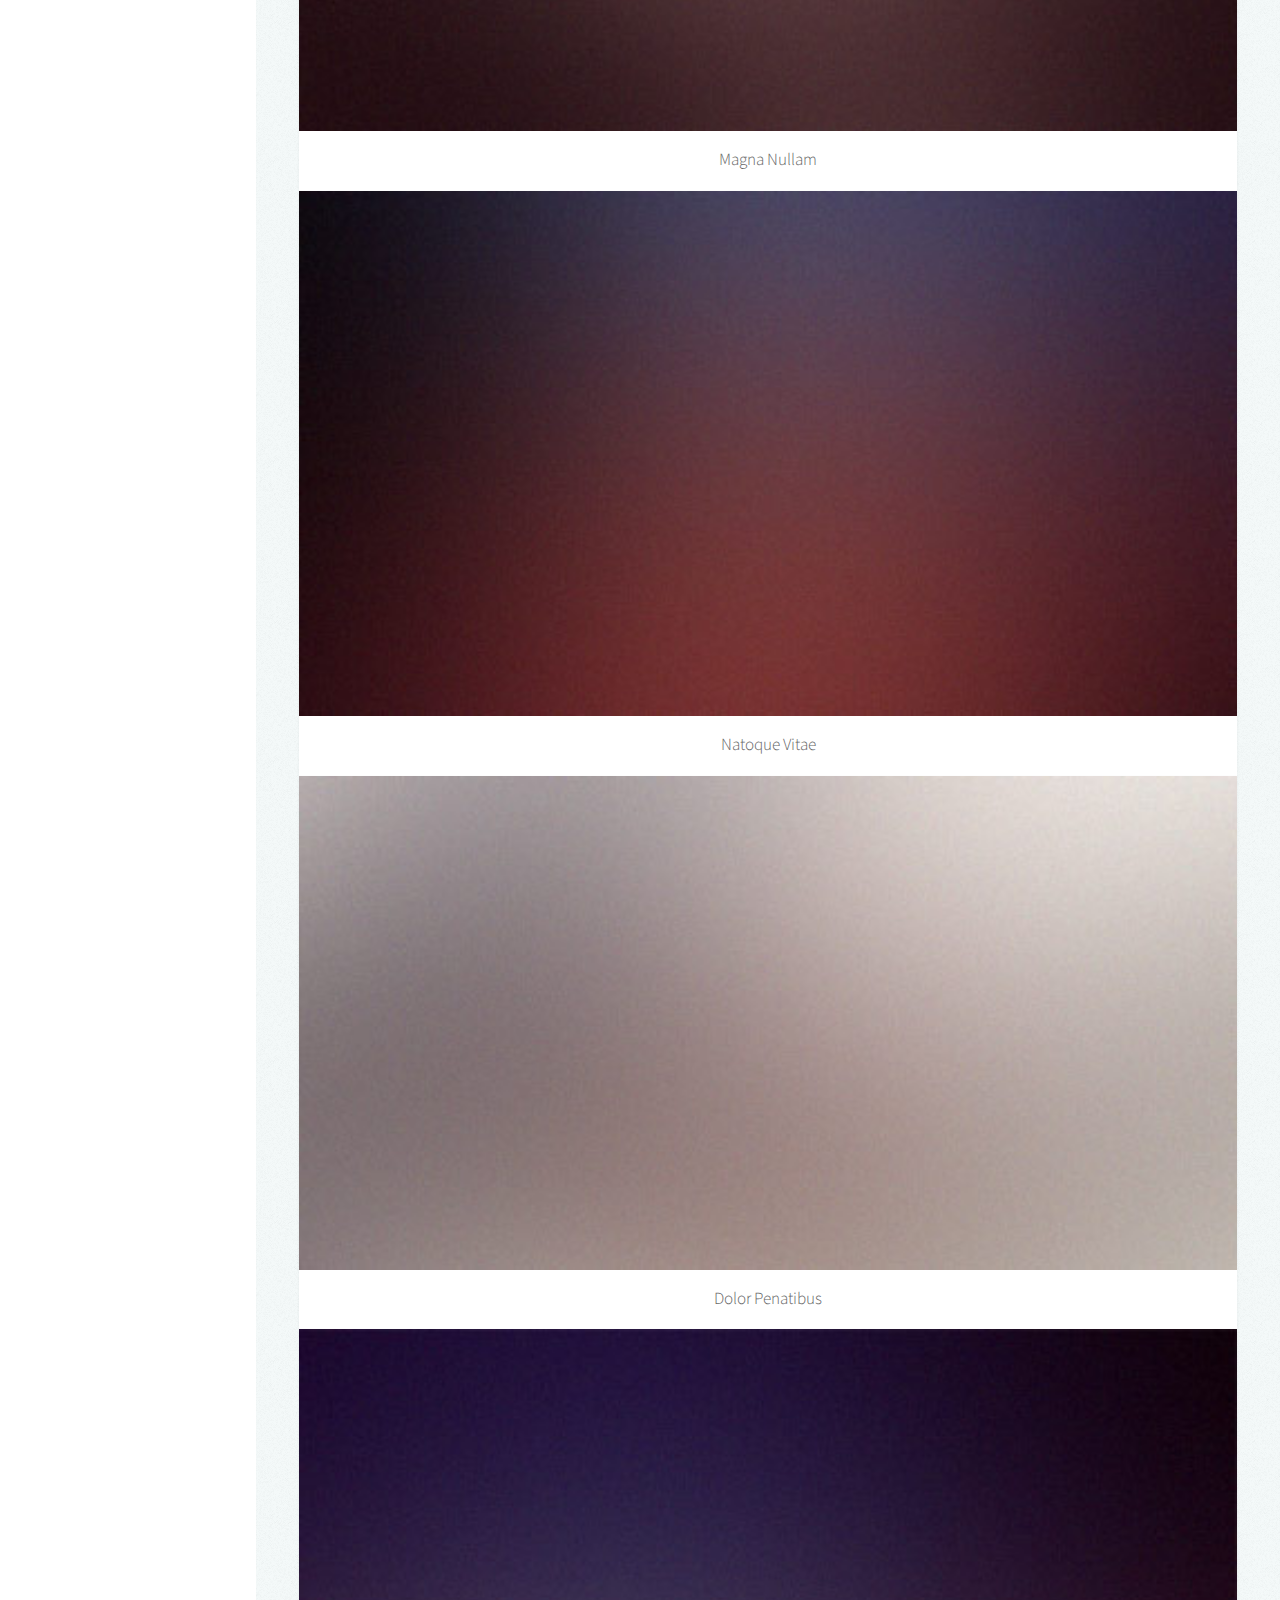
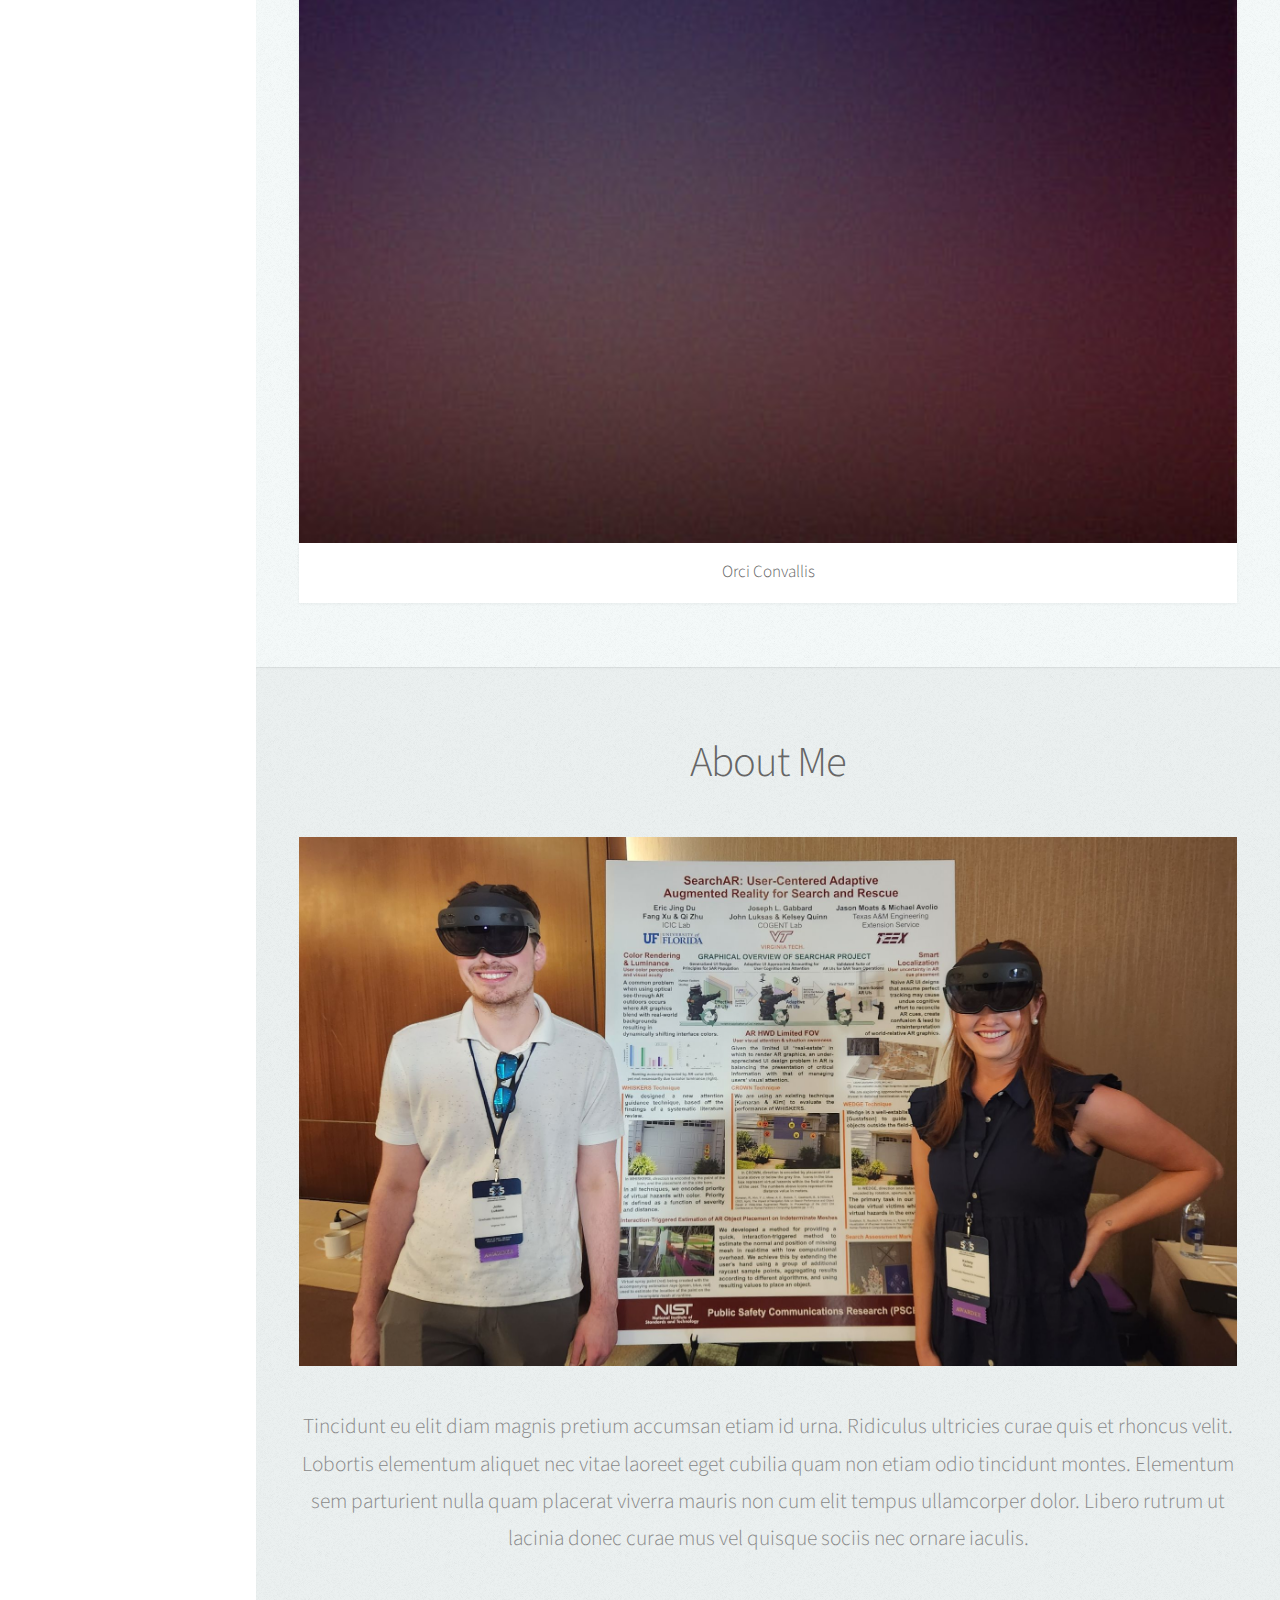
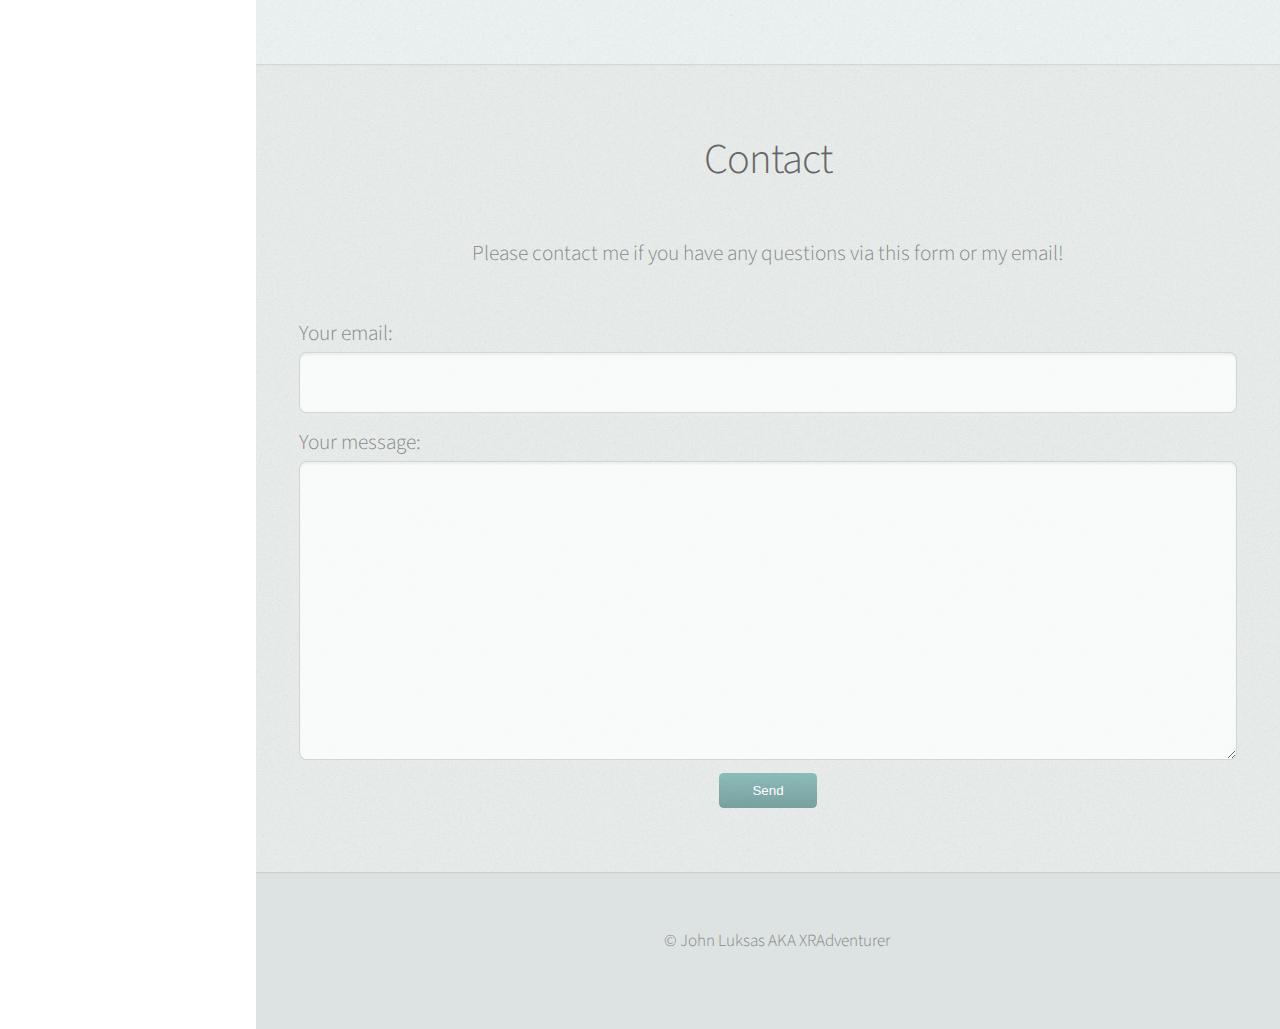
==== commit c3864ac9: "Edited initial intro statement" ====
--- a/index.html
+++ b/index.html
@@ -63,7 +63,7 @@
 							<header>
 								<h2 class="alt">Hi! I'm <strong>John Luksas</strong>, an Industrial Engineer Passionate About XR
 								</h2>
-								<p>I am currently a Master's student at Virginia Tech working in the COGENT Lab. I focus mainly on designing and evaluating HCI in Augmented Reality.</p>
+								<p>I am currently a Master's student at Virginia Tech working in the COGENT Lab. I focus mainly on designing and evaluating HCI in Augmented Reality harnesing the power of devices such as the HoloLens 2 and smartphones, along with development tool like C# and Unity to create and realize application.</p>
 							</header>
 
 							<footer>
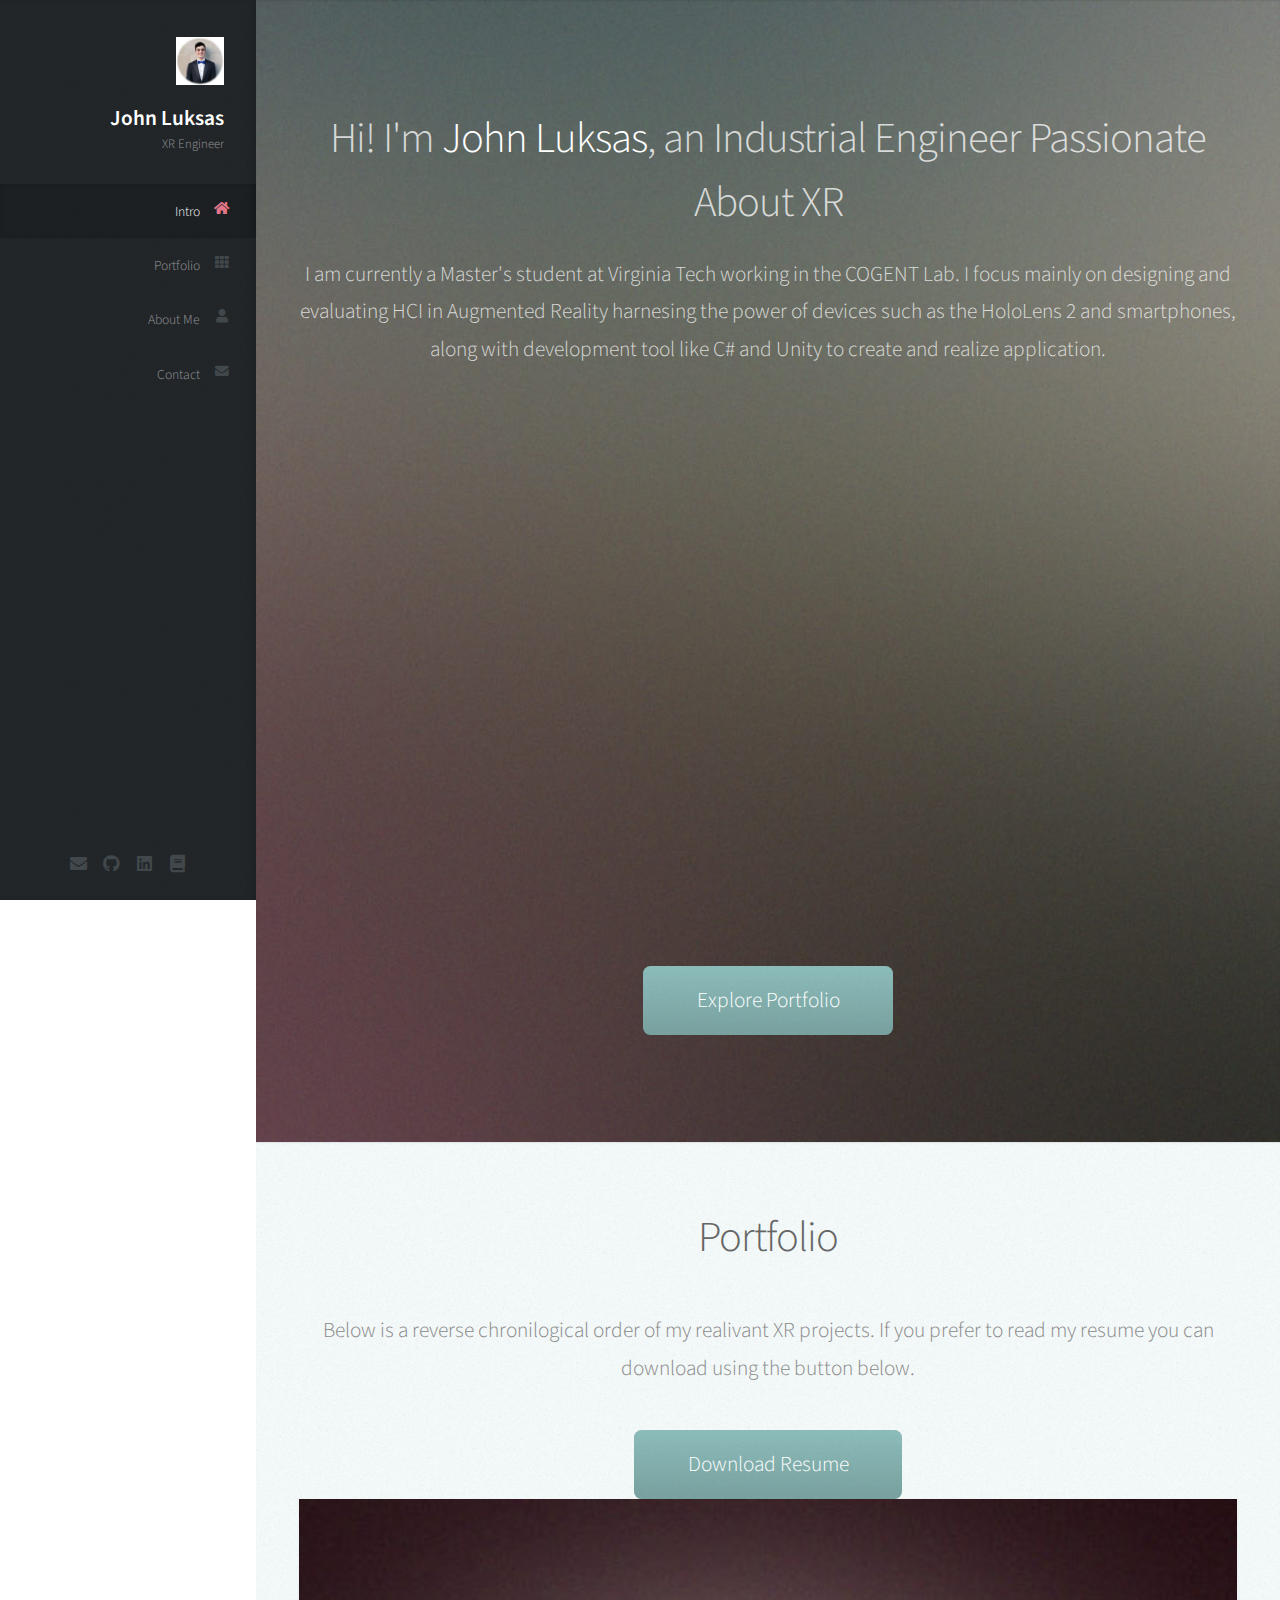
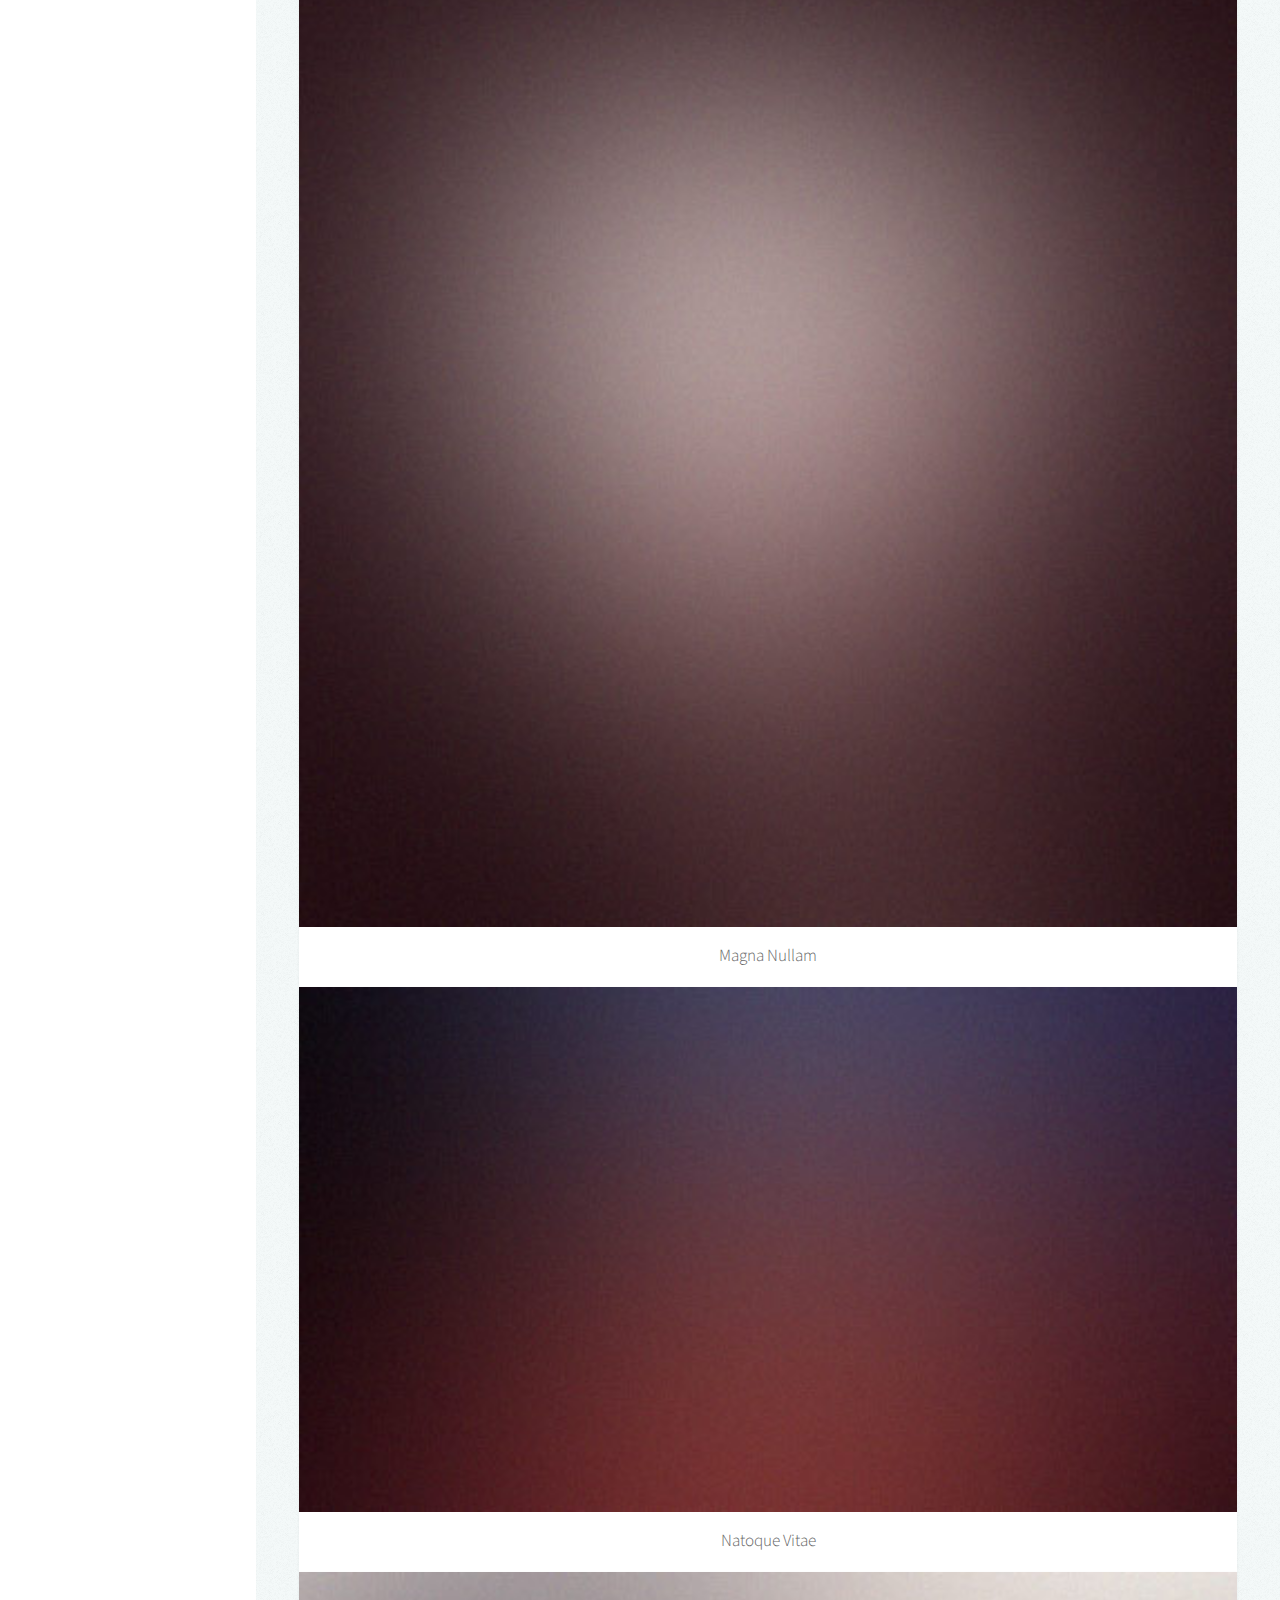
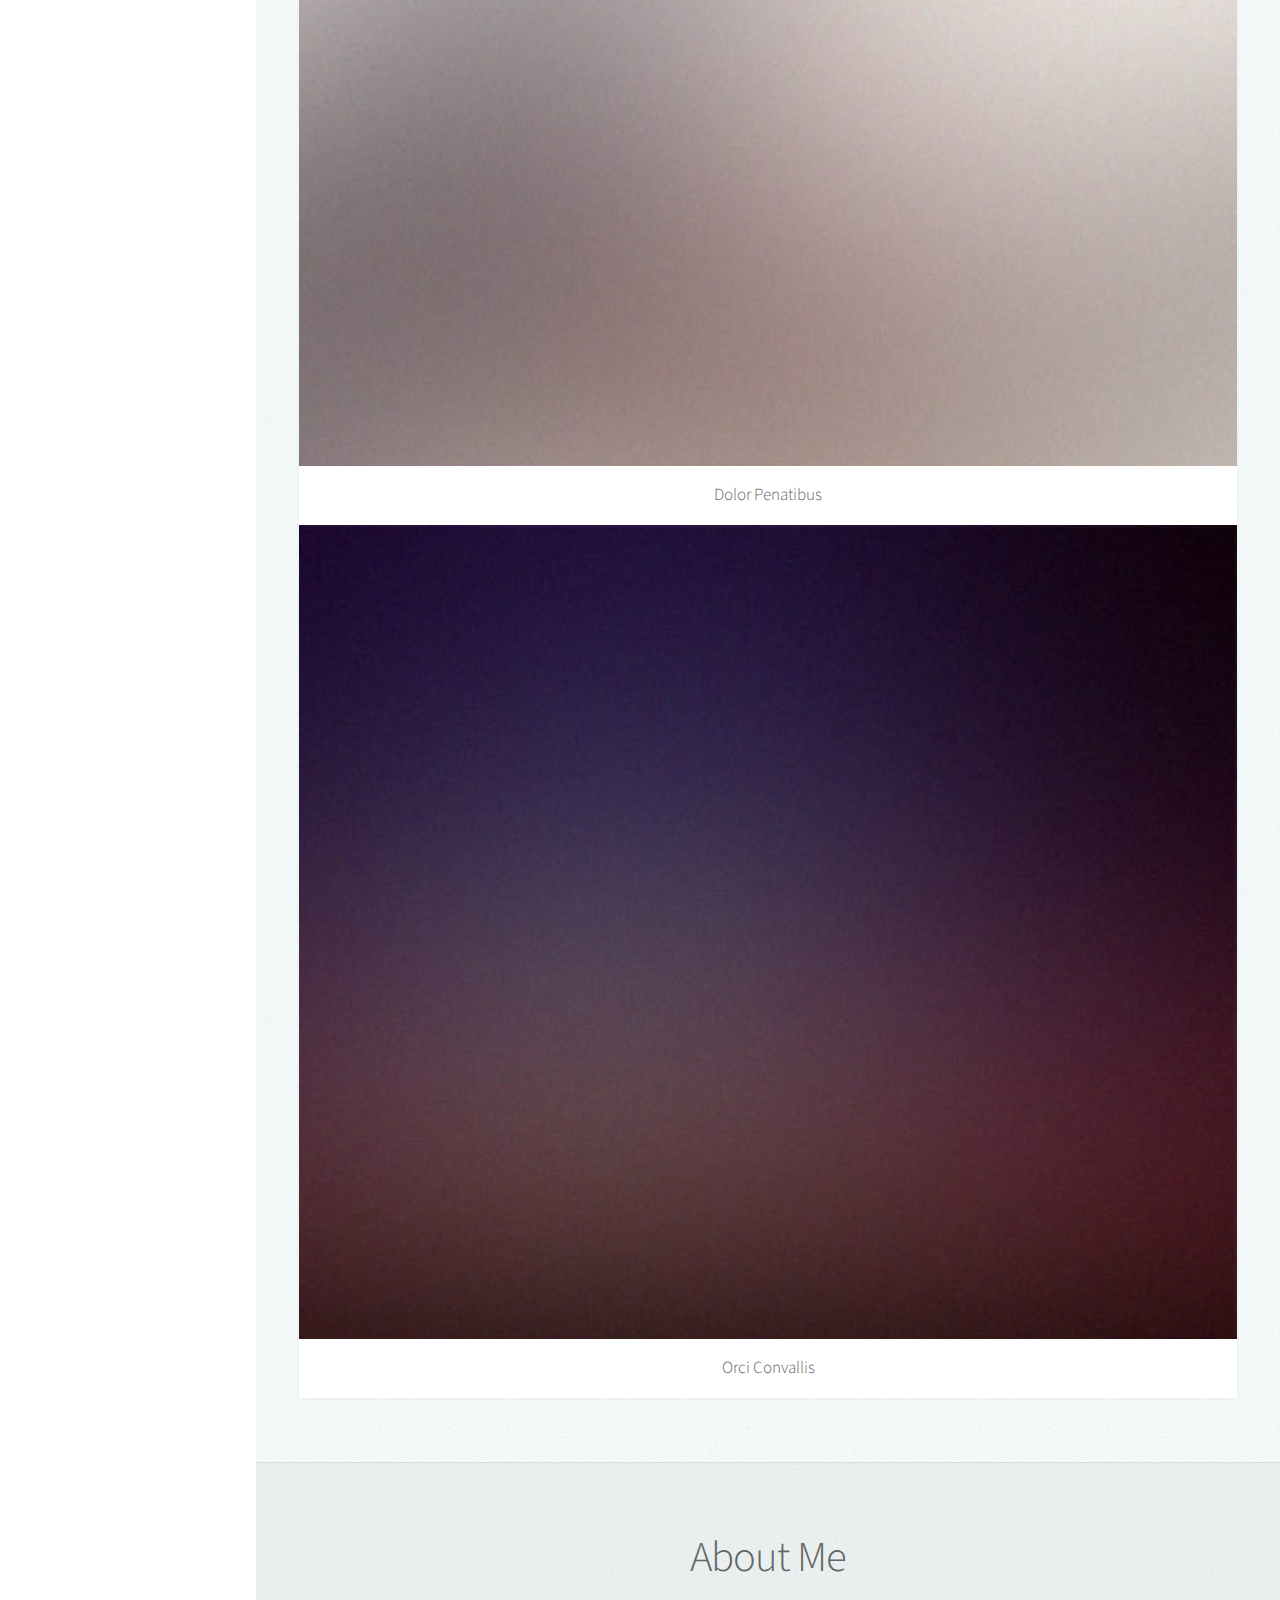
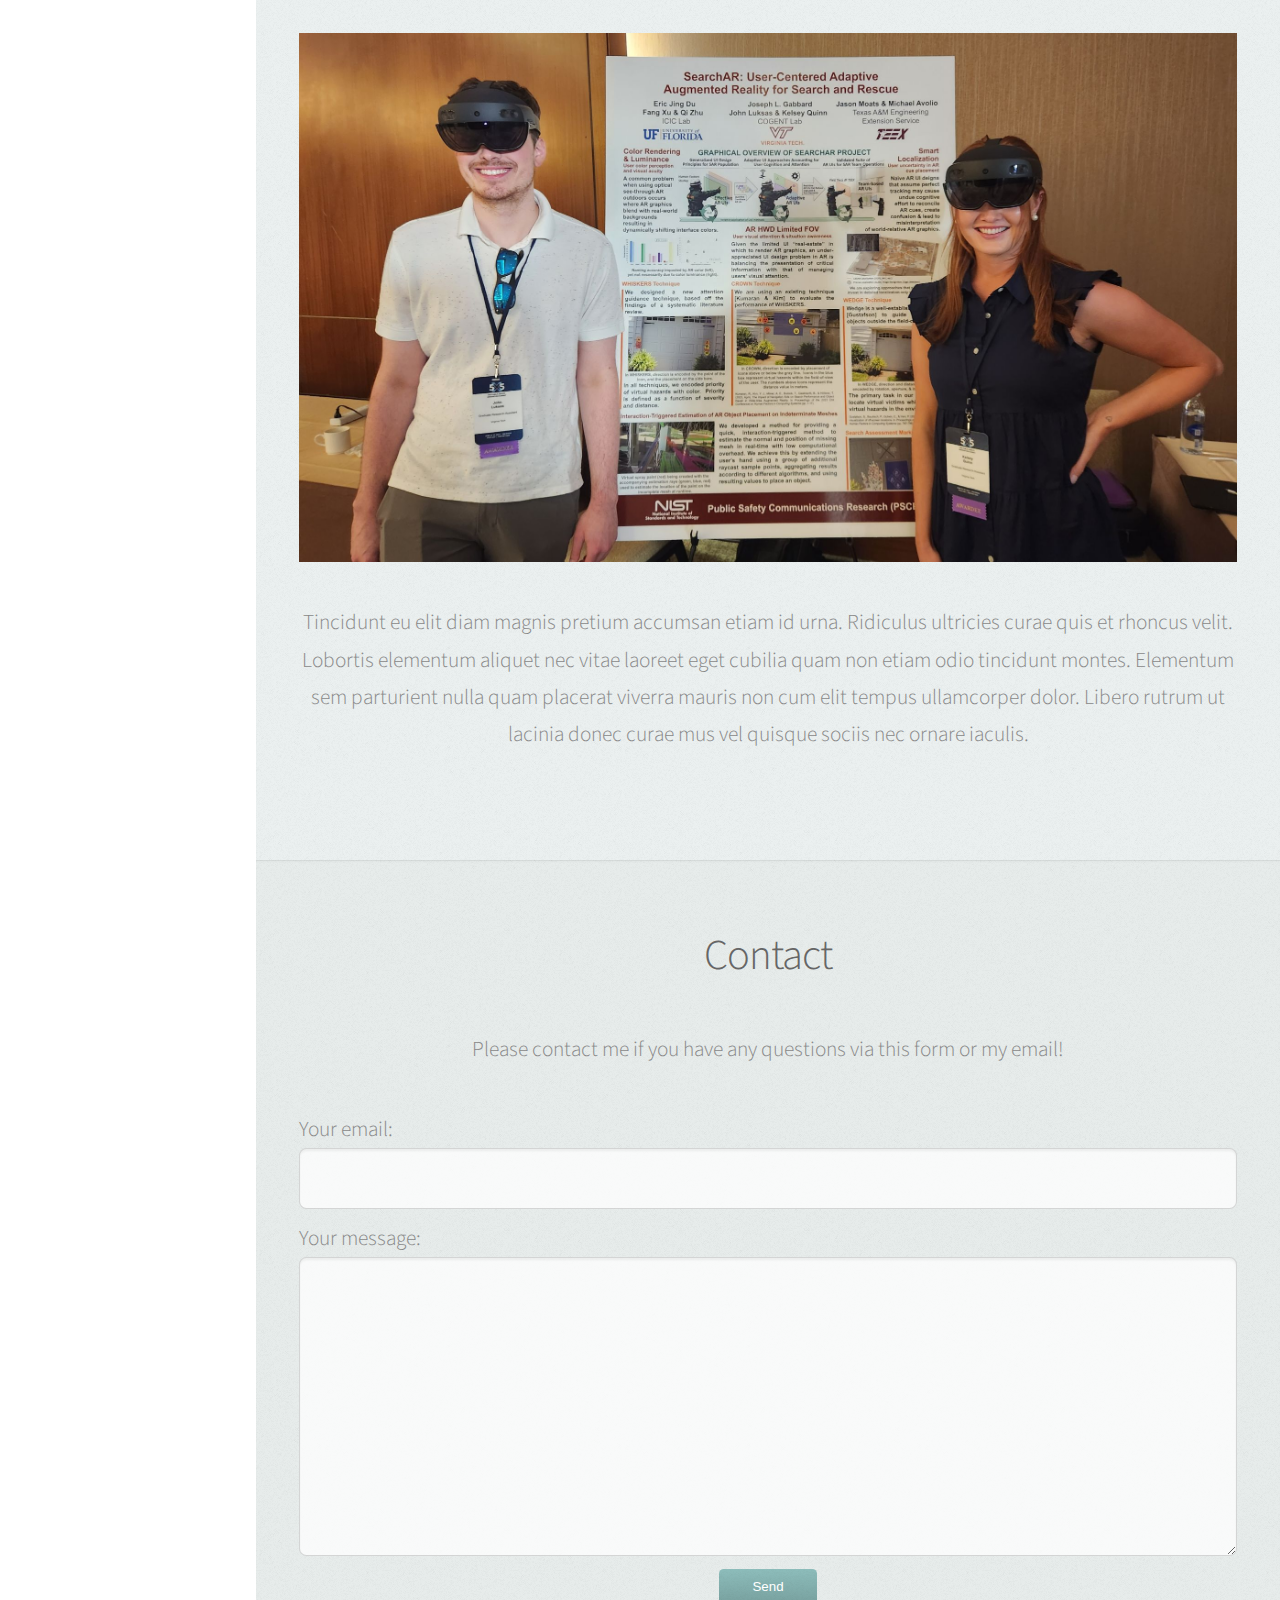
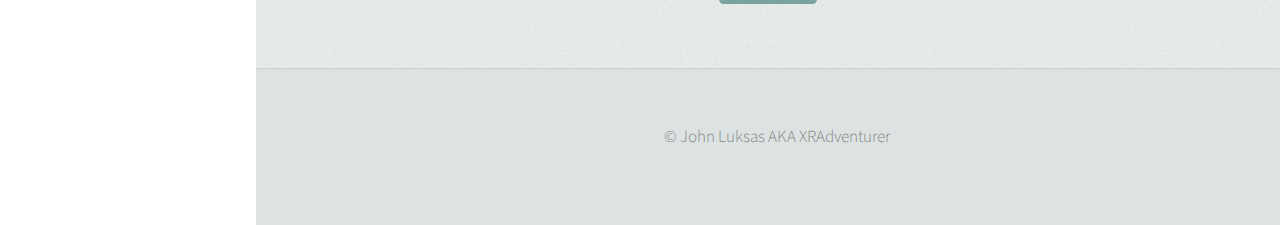
==== commit 2b48a8ed: "Added embeded G spat" ====
--- a/index.html
+++ b/index.html
@@ -66,9 +66,12 @@
 								<p>I am currently a Master's student at Virginia Tech working in the COGENT Lab. I focus mainly on designing and evaluating HCI in Augmented Reality harnesing the power of devices such as the HoloLens 2 and smartphones, along with development tool like C# and Unity to create and realize application.</p>
 							</header>
 
+							<iframe src="https://lumalabs.ai/embed/7bad1ca8-48fa-4750-bf55-912fe9ef3dcc?mode=sparkles&background=%23ffffff&color=%23000000&showTitle=true&loadBg=true&logoPosition=bottom-left&infoPosition=bottom-right&cinematicVideo=undefined&showMenu=false" width="889" height="500" frameborder="0" title="luma embed" style="border: none;"></iframe>
 							<footer>
 								<a href="#portfolio" class="button scrolly">Explore Portfolio</a>
 							</footer>
+
+							
 
 						</div>
 					</section>
@@ -79,34 +82,12 @@
 						<header>
 							<h2>Portfolio</h2>
 						</header>
-						<p>Vitae natoque dictum etiam semper magnis enim feugiat convallis convallis
-						egestas rhoncus ridiculus in quis risus amet curabitur tempor orci penatibus.
-						Tellus erat mauris ipsum fermentum etiam vivamus eget. Nunc nibh morbi quis
-						fusce hendrerit lacus ridiculus.</p>
+						<p>Below is a reverse chronilogical order of my realivant XR projects. If you prefer to read my resume you can download using the button below. </p>
 			
-				
-						<div class="row">
-							<div class="col-12 col-12-mobile">
-								<article class="item">
-									<a href="#" class="image fit"><img src="images/pic02.jpg" alt="" /></a>
-									<header>
-										<h3>Ipsum Feugiat</h3>
-									</header>
-								</article>
-							</div>
-						</div>
-				
-						<div class="row">
-							<div class="col-12 col-12-mobile">
-								<article class="item">
-									<a href="#" class="image fit"><img src="images/pic03.jpg" alt="" /></a>
-									<header>
-										<h3>Rhoncus Semper</h3>
-									</header>
-								</article>
-							</div>
-						</div>
-				
+
+						<a href="docs/currentresume.pdf" target="_blank" download="John_Luksas_2023_Resume" class="button scrolly">Download Resume</a>
+
+
 						<div class="row">
 							<div class="col-12 col-12-mobile">
 								<article class="item">
